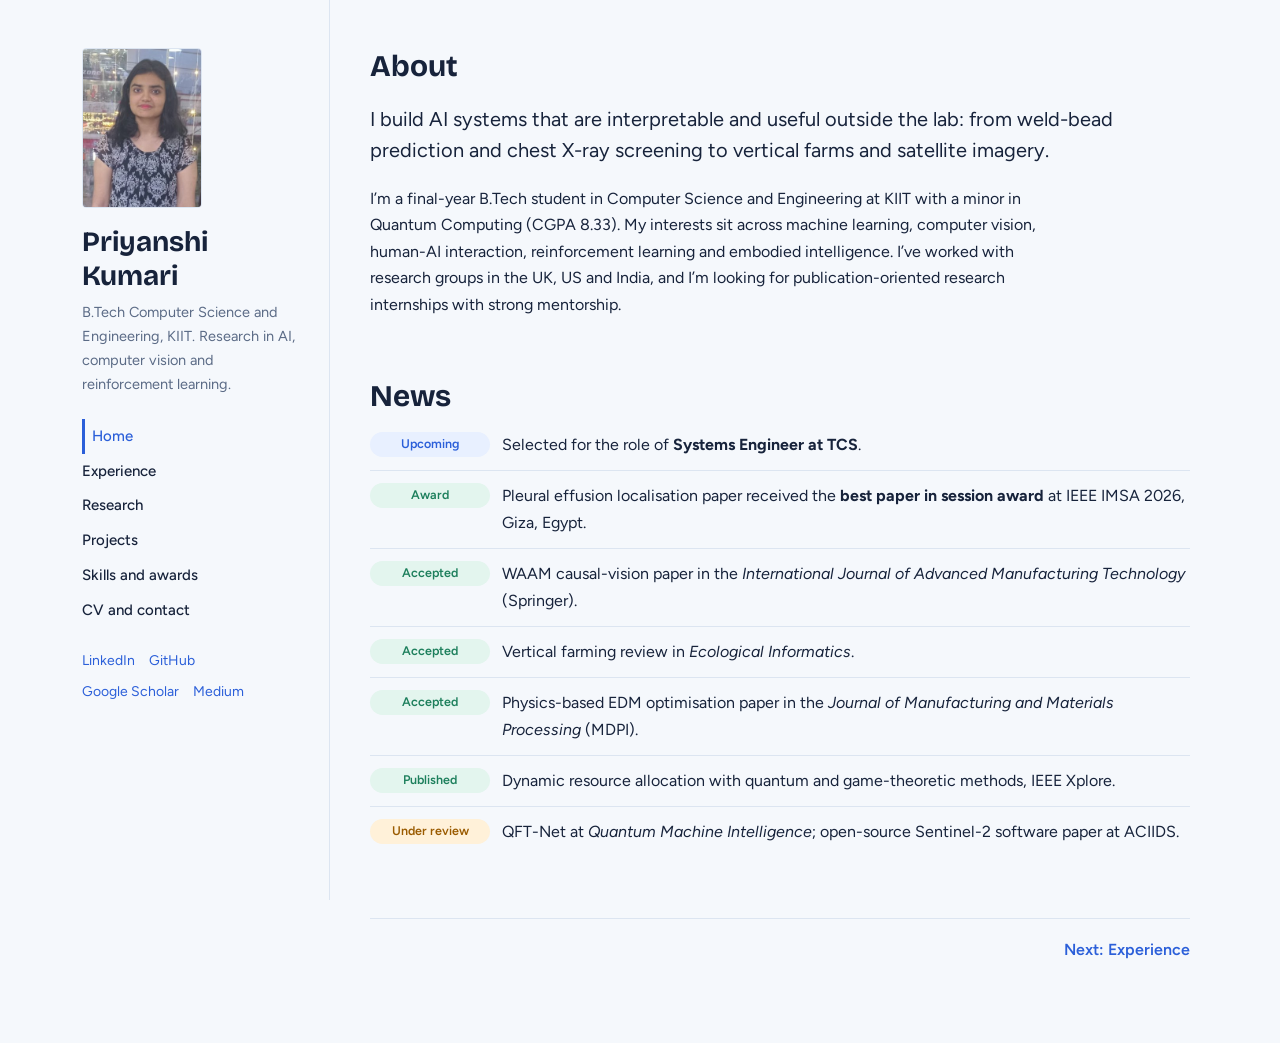
==== index.html @ b1f4f00b "Add files via upload" ====
<!DOCTYPE html>
<html lang="en">
<head>
<meta charset="utf-8">
<meta name="viewport" content="width=device-width, initial-scale=1, viewport-fit=cover">
<title>Priyanshi Kumari · AI Researcher</title>
<link rel="preconnect" href="https://fonts.googleapis.com">
<link href="https://fonts.googleapis.com/css2?family=Bricolage+Grotesque:wght@500;700&family=Figtree:wght@400;500;600&display=swap" rel="stylesheet">
<style>
:root{--bg:#f5f8fc;--panel:#ffffff;--ink:#17233b;--muted:#5b6b86;--line:#dce5f1;--accent:#2b5fd9;--tint:#e8f0ff;--ok:#1d7f5c;--okt:#e3f5ee;--warn:#9a5b00;--warnt:#fff1d9;
box-sizing:border-box;padding-top:env(safe-area-inset-top,0px);padding-bottom:env(safe-area-inset-bottom,0px)}
@media (prefers-color-scheme:dark){:root:not([data-theme="light"]){--bg:#0f1626;--panel:#162036;--ink:#e8eefb;--muted:#9fb0cc;--line:#263554;--accent:#7ea6ff;--tint:#1c2c52;--ok:#6fd4ae;--okt:#14332b;--warn:#f2b45a;--warnt:#3a2b10}}
:root[data-theme="dark"]{--bg:#0f1626;--panel:#162036;--ink:#e8eefb;--muted:#9fb0cc;--line:#263554;--accent:#7ea6ff;--tint:#1c2c52;--ok:#6fd4ae;--okt:#14332b;--warn:#f2b45a;--warnt:#3a2b10}
html{scroll-padding-top:env(safe-area-inset-top,0px);scroll-behavior:smooth}
*{box-sizing:border-box}
body{margin:0;background:var(--bg);color:var(--ink);font:400 16px/1.65 Figtree,system-ui,sans-serif}
a{color:var(--accent);text-decoration:none}a:hover{text-decoration:underline}
a:focus-visible{outline:2px solid var(--accent);outline-offset:2px;border-radius:3px}
h1,h2,h3{font-family:"Bricolage Grotesque",Figtree,sans-serif;line-height:1.2;margin:0}
.wrap{display:grid;grid-template-columns:280px minmax(0,1fr);max-width:1180px;margin:0 auto}
aside{position:sticky;top:0;align-self:start;height:100vh;padding:48px 32px;border-right:1px solid var(--line)}
.photo{display:block;width:120px;height:160px;object-fit:cover;border-radius:4px;border:1px solid var(--line);margin-bottom:18px}
.avatar{width:84px;height:84px;border-radius:50%;background:var(--accent);color:#fff;display:grid;place-items:center;font:700 32px "Bricolage Grotesque",sans-serif;margin-bottom:18px}
aside h1{font-size:28px}
aside p{color:var(--muted);font-size:14.5px;margin:8px 0 22px}
nav a{display:block;color:var(--ink);padding:5px 0;font-weight:500;font-size:15px}
nav a:hover{color:var(--accent);text-decoration:none}
.social{margin-top:22px;display:flex;flex-wrap:wrap;gap:8px 14px;font-size:14px}
main{padding:48px 40px 80px}
section{margin-bottom:60px}
section>h2{font-size:30px;margin-bottom:6px}
.lead{font-size:20px;line-height:1.55;max-width:62ch}
.sub{color:var(--muted);margin:0 0 22px}
h3{font-size:18px}
.card{background:var(--panel);border:1px solid var(--line);border-radius:12px;padding:20px 22px;margin-bottom:14px}
.row{display:flex;justify-content:space-between;gap:12px;flex-wrap:wrap;align-items:baseline}
.when{color:var(--muted);font-size:14px}
.org{color:var(--muted);font-size:14.5px;margin:2px 0 8px}
.card p{margin:6px 0 0;max-width:72ch}
.tag{display:inline-block;font-size:12.5px;font-weight:600;padding:2px 10px;border-radius:99px;background:var(--tint);color:var(--accent);margin:8px 6px 0 0}
.tag.ok{background:var(--okt);color:var(--ok)}.tag.rev{background:var(--warnt);color:var(--warn)}
.news{list-style:none;padding:0;margin:0}
.news li{display:grid;grid-template-columns:120px 1fr;gap:12px;padding:12px 0;border-bottom:1px solid var(--line)}
.news li:last-child{border:0}
.chip{font-size:12.5px;font-weight:600;padding:2px 10px;border-radius:99px;height:fit-content;text-align:center}
.chip.a{background:var(--okt);color:var(--ok)}.chip.u{background:var(--tint);color:var(--accent)}.chip.r{background:var(--warnt);color:var(--warn)}
.grid{display:grid;grid-template-columns:repeat(auto-fill,minmax(250px,1fr));gap:14px}
.grid .card{margin:0}
.skills dt{font-weight:600;margin-top:14px}
.skills dd{margin:4px 0 0;color:var(--muted)}
.skills span{display:inline-block;border:1px solid var(--line);background:var(--panel);color:var(--ink);border-radius:8px;padding:1px 10px;margin:4px 6px 0 0;font-size:14px}
.view{display:none}.view.on{display:block}
nav a[aria-current="page"]{color:var(--accent);box-shadow:inset 3px 0 0 var(--accent);padding-left:10px}
.btn{display:inline-block;background:var(--accent);color:#fff;padding:8px 18px;border-radius:6px;font-weight:600}
.btn:hover{text-decoration:none;opacity:.9}
.pager{display:flex;justify-content:space-between;gap:12px;border-top:1px solid var(--line);padding-top:18px;margin-top:10px;font-weight:600}
@media(max-width:860px){nav a[aria-current="page"]{box-shadow:none;padding-left:0;text-decoration:underline}}
footer{color:var(--muted);font-size:14px}
@media(max-width:860px){
 .wrap{display:block}
 aside{position:static;height:auto;border:0;border-bottom:1px solid var(--line);padding:28px 20px}
 nav{display:flex;flex-wrap:wrap;gap:2px 16px}
 main{padding:28px 20px 60px}
 .news li{grid-template-columns:1fr;gap:4px}
}
</style>
</head>
<body>
<div class="wrap">
<aside>
 <img class="photo" alt="Portrait of Priyanshi Kumari" width="120" height="160" src="[data-uri]">
 <h1>Priyanshi Kumari</h1>
 <p>B.Tech Computer Science and Engineering, KIIT. Research in AI, computer vision and reinforcement learning.</p>
 <nav aria-label="Pages"><a href="#home" data-v="home">Home</a><a href="#experience" data-v="experience">Experience</a><a href="#research" data-v="research">Research</a><a href="#projects" data-v="projects">Projects</a><a href="#skills" data-v="skills">Skills and awards</a><a href="#cv" data-v="cv">CV and contact</a></nav>
 <div class="social">
  <a href="https://www.linkedin.com/in/priyanshi-kumari-ab22242b3/">LinkedIn</a>
  <a href="https://github.com/Priyuan">GitHub</a>
  <a href="https://scholar.google.com/citations?user=3JLa34oAAAAJ&amp;hl=en">Google Scholar</a>
  <a href="https://medium.com/@2305797/self-playing-agents-how-ai-learns-by-practicing-against-itself-79ac9955c31b">Medium</a>
 </div>
</aside>

<main>
<div class="view" id="v-home" data-title="Home">
<section id="about">
 <h2>About</h2>
 <p class="lead">I build AI systems that are interpretable and useful outside the lab: from weld-bead prediction and chest X-ray screening to vertical farms and satellite imagery.</p>
 <p style="max-width:68ch">I’m a final-year B.Tech student in Computer Science and Engineering at KIIT with a minor in Quantum Computing (CGPA 8.33). My interests sit across machine learning, computer vision, human-AI interaction, reinforcement learning and embodied intelligence. I’ve worked with research groups in the UK, US and India, and I’m looking for publication-oriented research internships with strong mentorship.</p>
</section>

<section id="news">
 <h2>News</h2>
 <ul class="news">
  <li><span class="chip u">Upcoming</span><span>Selected for the role of <strong>Systems Engineer at TCS</strong>.</span></li>
  <li><span class="chip a">Award</span><span>Pleural effusion localisation paper received the <strong>best paper in session award</strong> at IEEE IMSA 2026, Giza, Egypt.</span></li>
  <li><span class="chip a">Accepted</span><span>WAAM causal-vision paper in the <em>International Journal of Advanced Manufacturing Technology</em> (Springer).</span></li>
  <li><span class="chip a">Accepted</span><span>Vertical farming review in <em>Ecological Informatics</em>.</span></li>
  <li><span class="chip a">Accepted</span><span>Physics-based EDM optimisation paper in the <em>Journal of Manufacturing and Materials Processing</em> (MDPI).</span></li>
  <li><span class="chip a">Published</span><span>Dynamic resource allocation with quantum and game-theoretic methods, IEEE Xplore.</span></li>
  <li><span class="chip r">Under review</span><span>QFT-Net at <em>Quantum Machine Intelligence</em>; open-source Sentinel-2 software paper at ACIIDS.</span></li>
 </ul>
</section>
</div>

<div class="view" id="v-experience" data-title="Experience">
<section id="academic">
 <h2>Academic experience</h2>
 <p class="sub">Research internships and collaborations with universities.</p>

 <div class="card"><div class="row"><h3>Research Intern, University of Cambridge</h3><span class="when">Apr 2026 – Sep 2026</span></div>
  <p class="org">Cambridge, UK</p><p>Representation learning for early prediction of cancer in women.</p></div>

 <div class="card"><div class="row"><h3>Research Intern, Robert Gordon University</h3><span class="when">Oct 2025 – present</span></div>
  <p class="org">Aberdeen, Scotland · Advisor: Dr Shahana Bano</p>
  <p>Combined causal inference with deep-learning vision to predict bead formation in Wire Arc Additive Manufacturing (WAAM), and worked on physics-based optimisation for EDM. Also applying reinforcement learning (DQN, PPO) to greenhouse climate control.</p>
  <span class="tag ok">WAAM paper accepted</span><span class="tag ok">EDM paper accepted</span><span class="tag rev">RL greenhouse paper under review</span></div>

 <div class="card"><div class="row"><h3>Research Intern, University of Greenwich</h3><span class="when">Sep 2025 – present</span></div>
  <p class="org">London, UK · Advisor: Dr Razia Sulthana Abdul Kareem</p>
  <p>Deep-learning research on lightweight medical imaging, vertical farming with IoT and AI, quantum-inspired lung nodule analysis, and open-source satellite imagery tools.</p>
  <span class="tag ok">Best paper in session, IEEE IMSA 2026</span><span class="tag ok">Ecological Informatics</span><span class="tag rev">QFT-Net under review</span></div>

 <div class="card"><div class="row"><h3>Research Collaborator, IIT Kharagpur</h3><span class="when">Ongoing</span></div>
  <p class="org">Advisor: Dr Ritesh Sarkhel</p>
  <p>Self-playing agents and learning-based approaches for intelligent agent systems. I wrote about the core idea in <a href="https://medium.com/@2305797/self-playing-agents-how-ai-learns-by-practicing-against-itself-79ac9955c31b">my Medium post on self-playing agents</a>.</p></div>

 <div class="card"><div class="row"><h3>Undergraduate Research Collaborator, University of Kent (Kent and Medway Medical School)</h3><span class="when">May 2025 – Sep 2025</span></div>
  <p class="org">Advisors: Dr Zhongtian Sun, Dr Chee Siang Ang</p>
  <p>Built a physics-informed Hamiltonian graph neural network for forecasting student stress on the StudentLife dataset. Predictions stayed stable over long rollouts where non-physics models diverged, benchmarked against GRU, GCN and GAT. Submitted to ICASSP 2026.</p></div>

 <div class="card"><div class="row"><h3>Research Intern, NIT Jamshedpur</h3><span class="when">Dec 2024 – May 2025</span></div>
  <p class="org">Advisor: Dr Diwakar Tripathi</p>
  <p>Machine learning for women’s health, covering breast cancer and PCOS detection. Accepted as a poster at the AHFE international conference.</p></div>

 <div class="card"><div class="row"><h3>Research Intern, University of Kentucky</h3><span class="when">Jun 2024 – Apr 2025</span></div>
  <p class="org">Advisor: Dr Christopher Crawford</p>
  <p>Designed a trapezoidal filter built from convolutions of existing filters and implemented trapezoid and boxcar filters in Verilog on the Red Pitaya FPGA, with a NumPy version in Jupyter.</p></div>
</section>

<section id="industry">
 <h2>Industry experience</h2>
 <p class="sub">Applied research and product work.</p>

 <div class="card"><div class="row"><h3>Systems Engineer, Tata Consultancy Services (TCS)</h3><span class="when">Upcoming</span></div>
  <p class="org">Selected</p></div>

 <div class="card"><div class="row"><h3>Quantum Research Intern, QRACE (Quantum Research and Centre of Excellence)</h3><span class="when">Jun 2026 – Aug 2026</span></div>
  <p>Proposed a new quantum algorithm for NP-hard combinatorial problems.</p></div>

 <div class="card"><div class="row"><h3>Research Intern, Thirsty Swan AI Labs</h3><span class="when">Jun 2025 – Oct 2025</span></div>
  <p class="org">Hyderabad · Mentor: Dr Prudviraj (TCS researcher)</p>
  <p>Used vision-language models with knowledge-graph tracking to identify disease symptoms from images scraped from arXiv papers with OCR.</p></div>
</section>
</div>

<div class="view" id="v-research" data-title="Research">
<section id="publications">
 <h2>Publications</h2>
 <p class="sub">Accepted and published work.</p>

 <div class="card"><h3>Towards self-explaining WAAM systems: from causal graph discovery to vision interpretation in weld dynamics</h3>
  <p class="org">International Journal of Advanced Manufacturing Technology, Springer</p>
  <p>Combines causal graph discovery with vision models so that predictions of weld bead formation in wire arc additive manufacturing can be explained, not just scored.</p>
  <a href="https://link.springer.com/article/10.1007/s00170-026-19472-w">Read the paper</a></div>

 <div class="card"><h3>Empowering sustainable vertical farming through IoT and AI-driven technologies: a technical blueprint with insights from the UK and India</h3>
  <p class="org">Ecological Informatics, ScienceDirect</p>
  <p>Reviews how computer vision, digital twins, reinforcement learning and IoT can support vertical farming, with quantum cryptography as a route to securing farm systems.</p>
  <a href="https://www.sciencedirect.com/science/article/pii/S1574954126005078">Read the paper</a></div>

 <div class="card"><h3>A lightweight CNN for pleural effusion localisation and multi-class chest X-ray classification in resource-constrained settings</h3>
  <p class="org">IEEE IMSA 2026 · Best paper in session</p>
  <p>A compact CNN that localises pleural effusion and classifies chest X-rays, designed for hospitals with limited compute.</p>
  <a href="https://ieeexplore.ieee.org/abstract/document/11700259">Read the paper</a></div>

 <div class="card"><h3>Dynamic resource allocation using quantum algorithm and game-theoretic approach</h3>
  <p class="org">IEEE Xplore</p>
  <p>Frames resource allocation as a game and solves it with a quantum algorithm.</p>
  <a href="https://ieeexplore.ieee.org/abstract/document/11364802/">Read the paper</a></div>

 <div class="card"><h3>Physics-based optimisation for electrical discharge machining (EDM)</h3>
  <p class="org">Journal of Manufacturing and Materials Processing, MDPI</p>
  <p>Uses physics-based modelling to guide optimisation of the EDM process.</p>
  <a href="https://www.mdpi.com/2504-4494/10/11/505">Read the paper</a></div>
</section>

<section id="preprints">
 <h2>Preprints and under review</h2>
 <p class="sub">Manuscripts currently under peer review.</p>

 <div class="card"><h3>QFT-Net: A quantum-inspired, fractal and topological deep learning framework for pulmonary nodule characterization</h3>
  <p class="org">Under review at Quantum Machine Intelligence</p>
  <p>Combines a quantum-inspired encoder, fractal attention, topological persistence pooling and a chaos-theoretic uncertainty module, with concept bottlenecks and a defer-to-radiologist safety filter. On 192 LIDC-IDRI nodules it reaches a cross-validated AUC-ROC of 0.946 ± 0.030, and the topological β1 feature differs clearly between benign and malignant nodules.</p>
  <span class="tag rev">Under review</span></div>

 <div class="card"><h3>An open-source interactive processor and dual-branch fusion model for Sentinel-2 land-suitability mapping</h3>
  <p class="org">Under review at ACIIDS</p>
  <p>Presents <em>sentinel2-processor</em>, a pip-installable package and desktop GUI for turning Sentinel-2 products into composites and indices, plus a CNN and tabular fusion model that scores land suitability. On a coastal Odisha tile it shows cloud cover, not vegetation, drives the score.</p>
  <span class="tag rev">Under review</span></div>
</section>
</div>

<div class="view" id="v-projects" data-title="Projects">
<section id="projects">
 <h2>Projects</h2>
 <p class="sub">Selected work from <a href="https://github.com/Priyuan">github.com/Priyuan</a>.</p>
 <div class="grid">
  <div class="card"><h3>Pharm-Graph-AI</h3><p>Agentic AI platform for drug repurposing: a master agent orchestrates seven worker agents that search PubMed, trials, patents and market data, then draw a knowledge graph. Top 61 teams at EY Techathon 6.0.</p><span class="tag">LangGraph</span><span class="tag">LangChain</span><span class="tag">crewAI</span><p><a href="https://github.com/Priyuan/pharmGraph">View on GitHub</a></p></div>
  <div class="card"><h3>Fashion trend prediction and virtual try-on</h3><p>Forecasts upcoming styles from social, retail and web data and lets shoppers try outfits with AR/VR. Built for Myntra HackerRamp WeForShe.</p><span class="tag">JavaScript</span><span class="tag">MongoDB</span><span class="tag">AR/VR</span><p><a href="https://github.com/Priyuan/myntra-project24">View on GitHub</a></p></div>
  <div class="card"><h3>sentinel2-processor</h3><p>Open-source toolkit and GUI for Sentinel-2 imagery with a land-suitability fusion model.</p><span class="tag">Python</span><span class="tag">Rasterio</span><span class="tag">PyTorch</span><p><a href="https://github.com/Priyuan/open_source">View on GitHub</a></p></div>
  <div class="card"><h3>Student Attendance</h3><p>Scanner-based face detection website that records student attendance.</p><span class="tag">Face detection</span><p><a href="https://github.com/Priyuan/Student-Attendance">View on GitHub</a></p></div>
 </div>
</section>

<section id="writing">
 <h2>Writing</h2>
 <div class="card"><h3><a href="https://medium.com/@2305797/self-playing-agents-how-ai-learns-by-practicing-against-itself-79ac9955c31b">Self-playing agents: how AI learns by practicing against itself</a></h3><p class="org">Medium</p></div>
</section>
</div>

<div class="view" id="v-skills" data-title="Skills and awards">
<section id="skills">
 <h2>Skills and tech stack</h2>
 <dl class="skills">
  <dt>Languages</dt><dd><span>Python</span><span>C</span><span>SQL</span><span>MATLAB</span><span>Verilog</span><span>JavaScript</span></dd>
  <dt>Deep learning</dt><dd><span>PyTorch</span><span>TensorFlow</span><span>Keras</span><span>Scikit-learn</span><span>Hugging Face</span><span>CNN, ResNet, EfficientNet, YOLOv8</span><span>LSTM, GRU</span><span>GNNs</span><span>LoRA</span><span>Qwen2.5</span><span>Whisper</span></dd>
  <dt>Reinforcement learning and optimisation</dt><dd><span>DQN</span><span>PPO</span><span>Genetic algorithms</span><span>SQP</span><span>Pareto fronts</span></dd>
  <dt>Vision, NLP and agents</dt><dd><span>Computer vision</span><span>Grad-CAM</span><span>OCR</span><span>Vision-language models</span><span>LangGraph</span><span>LangChain</span><span>crewAI</span><span>Federated learning</span><span>Digital twins</span></dd>
  <dt>Remote sensing</dt><dd><span>Sentinel-2</span><span>Rasterio</span><span>GDAL</span><span>GeoTIFF</span><span>NDVI, NDWI, SAVI, BSI</span><span>Cloud masking</span></dd>
  <dt>Data and tools</dt><dd><span>NumPy</span><span>Pandas</span><span>Matplotlib</span><span>Seaborn</span><span>Plotly</span><span>UMAP</span><span>MongoDB</span><span>Git</span><span>Jupyter</span><span>Google Colab</span></dd>
  <dt>Embedded and IoT</dt><dd><span>FPGA</span><span>Red Pitaya</span><span>Raspberry Pi</span><span>LoRaWAN</span><span>Zigbee</span><span>NB-IoT</span><span>Edge computing</span></dd>
  <dt>Quantum</dt><dd><span>Quantum algorithms</span><span>Quantum-inspired neural networks</span><span>Quantum cryptography</span></dd>
 </dl>
</section>

<section id="awards">
 <h2>Awards</h2>
 <ul>
  <li>Best paper in session, IEEE IMSA 2026 (Giza, Egypt)</li>
  <li>Semi-finalist, EY Techathon 6.0</li>
  <li>Tata Steel Millennium Scholarship, 2024</li>
 </ul>
</section>

<section id="certifications">
 <h2>Certifications</h2>
 <ul>
  <li>GIAC Python Coder (GPYC)</li>
  <li>Health Systems, Imperial College London</li>
  <li>Generative AI, IBM</li>
  <li>Prompt Engineering, Vanderbilt University</li>
 </ul>
</section>
</div>

<div class="view" id="v-cv" data-title="CV and contact">
<section id="cv">
 <h2>Curriculum vitae</h2>
 <p class="sub">Education, research experience, publications and skills in one document.</p>
 <div class="card"><h3>Priyanshi Kumari: CV</h3><p class="org">PDF, 2 pages</p><p><a class="btn" id="cvlink" href="Priyanshi_Kumari_CV.pdf" target="_blank" rel="noopener">Open CV (PDF)</a></p></div>
</section>

<section id="contact">
 <h2>Contact</h2>
 <p>Email <a href="mailto:priyanshi140011@gmail.com">priyanshi140011@gmail.com</a> or <a href="mailto:2305797@kiit.ac.in">2305797@kiit.ac.in</a>. You can also find me on <a href="https://www.linkedin.com/in/priyanshi-kumari-ab22242b3/">LinkedIn</a>, <a href="https://github.com/Priyuan">GitHub</a> and <a href="https://scholar.google.com/citations?user=3JLa34oAAAAJ&amp;hl=en">Google Scholar</a>.</p>
 <footer>Kalinga Institute of Industrial Technology, Bhubaneswar, India</footer>
</section>
</div>

<div class="pager" id="pager"></div>
</main>
</div>
<script>
(function(){
 var views=[].slice.call(document.querySelectorAll('.view'));
 var order=views.map(function(v){return v.id.slice(2)});
 var titles={};views.forEach(function(v){titles[v.id.slice(2)]=v.getAttribute('data-title')});
 function show(){
  var h=(location.hash||'').slice(1);if(order.indexOf(h)<0)h='home';
  order.forEach(function(n){document.getElementById('v-'+n).classList.toggle('on',n===h)});
  [].forEach.call(document.querySelectorAll('nav a'),function(a){if(a.getAttribute('data-v')===h)a.setAttribute('aria-current','page');else a.removeAttribute('aria-current')});
  var i=order.indexOf(h),pg=document.getElementById('pager');pg.textContent='';
  var a=document.createElement('a'),b=document.createElement('a');
  if(i>0){a.href='#'+order[i-1];a.textContent='Previous: '+titles[order[i-1]]}
  pg.appendChild(a);
  if(i<order.length-1){b.href='#'+order[i+1];b.textContent='Next: '+titles[order[i+1]]}
  pg.appendChild(b);
  document.title=(h==='home'?'':titles[h]+' · ')+'Priyanshi Kumari';
  window.scrollTo(0,0);
 }
 window.addEventListener('hashchange',show);show();
})();
</script>
</body>
</html>
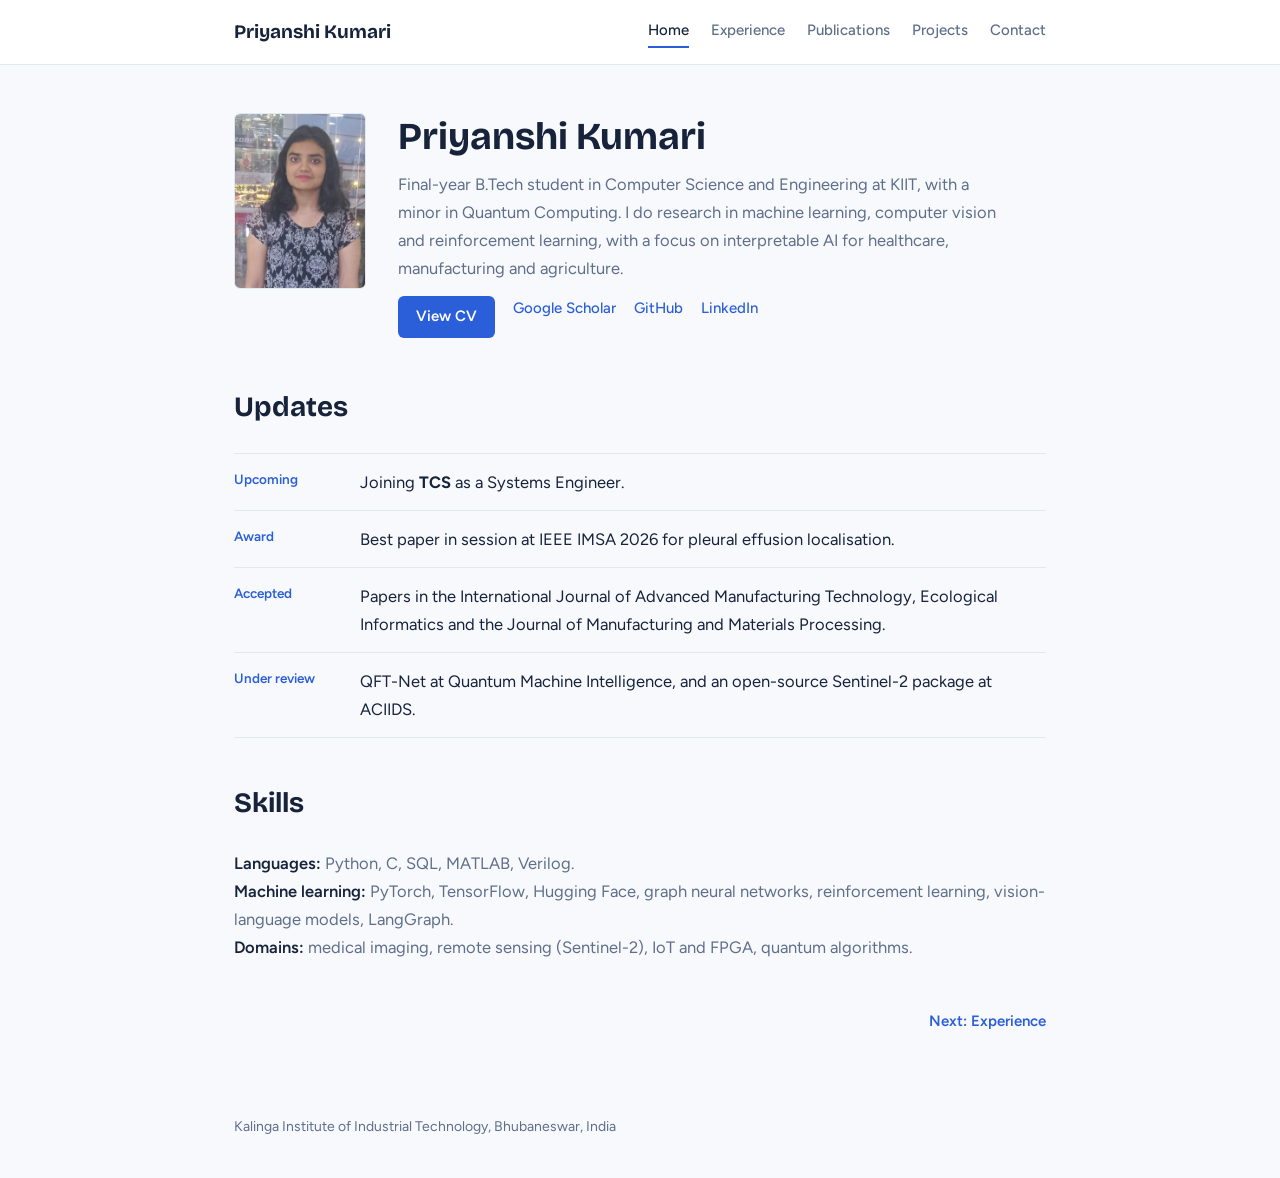
==== commit 8661dafa: "Update index.html" ====
--- a/index.html
+++ b/index.html
@@ -2,274 +2,151 @@
 <html lang="en">
 <head>
 <meta charset="utf-8">
-<meta name="viewport" content="width=device-width, initial-scale=1, viewport-fit=cover">
-<title>Priyanshi Kumari · AI Researcher</title>
+<meta name="viewport" content="width=device-width, initial-scale=1">
+<title>Priyanshi Kumari</title>
+<meta name="description" content="Priyanshi Kumari: AI researcher in computer vision, reinforcement learning and quantum-inspired machine learning.">
 <link rel="preconnect" href="https://fonts.googleapis.com">
 <link href="https://fonts.googleapis.com/css2?family=Bricolage+Grotesque:wght@500;700&family=Figtree:wght@400;500;600&display=swap" rel="stylesheet">
 <style>
-:root{--bg:#f5f8fc;--panel:#ffffff;--ink:#17233b;--muted:#5b6b86;--line:#dce5f1;--accent:#2b5fd9;--tint:#e8f0ff;--ok:#1d7f5c;--okt:#e3f5ee;--warn:#9a5b00;--warnt:#fff1d9;
-box-sizing:border-box;padding-top:env(safe-area-inset-top,0px);padding-bottom:env(safe-area-inset-bottom,0px)}
-@media (prefers-color-scheme:dark){:root:not([data-theme="light"]){--bg:#0f1626;--panel:#162036;--ink:#e8eefb;--muted:#9fb0cc;--line:#263554;--accent:#7ea6ff;--tint:#1c2c52;--ok:#6fd4ae;--okt:#14332b;--warn:#f2b45a;--warnt:#3a2b10}}
-:root[data-theme="dark"]{--bg:#0f1626;--panel:#162036;--ink:#e8eefb;--muted:#9fb0cc;--line:#263554;--accent:#7ea6ff;--tint:#1c2c52;--ok:#6fd4ae;--okt:#14332b;--warn:#f2b45a;--warnt:#3a2b10}
-html{scroll-padding-top:env(safe-area-inset-top,0px);scroll-behavior:smooth}
+:root{--bg:#f7f9fc;--panel:#fff;--ink:#17233b;--muted:#5f6f8a;--line:#e1e8f2;--accent:#2b5fd9;--tint:#e8f0ff}
 *{box-sizing:border-box}
-body{margin:0;background:var(--bg);color:var(--ink);font:400 16px/1.65 Figtree,system-ui,sans-serif}
+html{scroll-behavior:smooth}
+body{margin:0;background:var(--bg);color:var(--ink);font:400 16.5px/1.7 Figtree,system-ui,sans-serif}
 a{color:var(--accent);text-decoration:none}a:hover{text-decoration:underline}
-a:focus-visible{outline:2px solid var(--accent);outline-offset:2px;border-radius:3px}
-h1,h2,h3{font-family:"Bricolage Grotesque",Figtree,sans-serif;line-height:1.2;margin:0}
-.wrap{display:grid;grid-template-columns:280px minmax(0,1fr);max-width:1180px;margin:0 auto}
-aside{position:sticky;top:0;align-self:start;height:100vh;padding:48px 32px;border-right:1px solid var(--line)}
-.photo{display:block;width:120px;height:160px;object-fit:cover;border-radius:4px;border:1px solid var(--line);margin-bottom:18px}
-.avatar{width:84px;height:84px;border-radius:50%;background:var(--accent);color:#fff;display:grid;place-items:center;font:700 32px "Bricolage Grotesque",sans-serif;margin-bottom:18px}
-aside h1{font-size:28px}
-aside p{color:var(--muted);font-size:14.5px;margin:8px 0 22px}
-nav a{display:block;color:var(--ink);padding:5px 0;font-weight:500;font-size:15px}
-nav a:hover{color:var(--accent);text-decoration:none}
-.social{margin-top:22px;display:flex;flex-wrap:wrap;gap:8px 14px;font-size:14px}
-main{padding:48px 40px 80px}
-section{margin-bottom:60px}
-section>h2{font-size:30px;margin-bottom:6px}
-.lead{font-size:20px;line-height:1.55;max-width:62ch}
-.sub{color:var(--muted);margin:0 0 22px}
-h3{font-size:18px}
-.card{background:var(--panel);border:1px solid var(--line);border-radius:12px;padding:20px 22px;margin-bottom:14px}
-.row{display:flex;justify-content:space-between;gap:12px;flex-wrap:wrap;align-items:baseline}
-.when{color:var(--muted);font-size:14px}
-.org{color:var(--muted);font-size:14.5px;margin:2px 0 8px}
-.card p{margin:6px 0 0;max-width:72ch}
-.tag{display:inline-block;font-size:12.5px;font-weight:600;padding:2px 10px;border-radius:99px;background:var(--tint);color:var(--accent);margin:8px 6px 0 0}
-.tag.ok{background:var(--okt);color:var(--ok)}.tag.rev{background:var(--warnt);color:var(--warn)}
-.news{list-style:none;padding:0;margin:0}
-.news li{display:grid;grid-template-columns:120px 1fr;gap:12px;padding:12px 0;border-bottom:1px solid var(--line)}
-.news li:last-child{border:0}
-.chip{font-size:12.5px;font-weight:600;padding:2px 10px;border-radius:99px;height:fit-content;text-align:center}
-.chip.a{background:var(--okt);color:var(--ok)}.chip.u{background:var(--tint);color:var(--accent)}.chip.r{background:var(--warnt);color:var(--warn)}
-.grid{display:grid;grid-template-columns:repeat(auto-fill,minmax(250px,1fr));gap:14px}
-.grid .card{margin:0}
-.skills dt{font-weight:600;margin-top:14px}
-.skills dd{margin:4px 0 0;color:var(--muted)}
-.skills span{display:inline-block;border:1px solid var(--line);background:var(--panel);color:var(--ink);border-radius:8px;padding:1px 10px;margin:4px 6px 0 0;font-size:14px}
+a:focus-visible,summary:focus-visible{outline:2px solid var(--accent);outline-offset:3px;border-radius:3px}
+h1,h2,h3{font-family:"Bricolage Grotesque",Figtree,sans-serif;line-height:1.25;margin:0}
+header{border-bottom:1px solid var(--line);background:var(--panel)}
+.bar{max-width:860px;margin:0 auto;padding:16px 24px;display:flex;justify-content:space-between;align-items:center;gap:16px;flex-wrap:wrap}
+.brand{font:700 19px "Bricolage Grotesque",sans-serif;color:var(--ink)}
+.brand:hover{text-decoration:none}
+nav{display:flex;gap:6px 22px;flex-wrap:wrap}
+nav a{color:var(--muted);font-weight:500;font-size:15px;padding:2px 0;border-bottom:2px solid transparent}
+nav a:hover{color:var(--ink);text-decoration:none}
+nav a[aria-current="page"]{color:var(--ink);border-color:var(--accent)}
+main{max-width:860px;margin:0 auto;padding:48px 24px 80px}
 .view{display:none}.view.on{display:block}
-nav a[aria-current="page"]{color:var(--accent);box-shadow:inset 3px 0 0 var(--accent);padding-left:10px}
-.btn{display:inline-block;background:var(--accent);color:#fff;padding:8px 18px;border-radius:6px;font-weight:600}
-.btn:hover{text-decoration:none;opacity:.9}
-.pager{display:flex;justify-content:space-between;gap:12px;border-top:1px solid var(--line);padding-top:18px;margin-top:10px;font-weight:600}
-@media(max-width:860px){nav a[aria-current="page"]{box-shadow:none;padding-left:0;text-decoration:underline}}
-footer{color:var(--muted);font-size:14px}
-@media(max-width:860px){
- .wrap{display:block}
- aside{position:static;height:auto;border:0;border-bottom:1px solid var(--line);padding:28px 20px}
- nav{display:flex;flex-wrap:wrap;gap:2px 16px}
- main{padding:28px 20px 60px}
- .news li{grid-template-columns:1fr;gap:4px}
-}
+h2{font-size:28px;margin-bottom:28px}
+h3{font-size:17.5px}
+.hero{display:flex;gap:32px;align-items:flex-start;margin-bottom:52px}
+.photo{width:132px;height:176px;object-fit:cover;border-radius:6px;border:1px solid var(--line);flex:none}
+.hero h1{font-size:38px;margin-bottom:10px}
+.hero p{margin:0 0 12px;color:var(--muted);max-width:56ch}
+.links{display:flex;flex-wrap:wrap;gap:6px 18px;font-weight:500;font-size:15px;margin-top:14px}
+.btn{display:inline-block;background:var(--accent);color:#fff;padding:8px 18px;border-radius:6px;font-weight:600;font-size:15px}
+.btn:hover{text-decoration:none;opacity:.92}
+.updates{list-style:none;margin:0 0 48px;padding:0}
+.updates li{display:grid;grid-template-columns:110px 1fr;gap:16px;padding:14px 0;border-top:1px solid var(--line)}
+.updates li:last-child{border-bottom:1px solid var(--line)}
+.k{font-size:13.5px;font-weight:600;color:var(--accent)}
+.item{padding:18px 0;border-top:1px solid var(--line)}
+.item:last-child{border-bottom:1px solid var(--line)}
+.row{display:flex;justify-content:space-between;gap:12px;flex-wrap:wrap}
+.when{color:var(--muted);font-size:14.5px}
+.meta{color:var(--muted);font-size:15px;margin:2px 0 0}
+.item p{margin:6px 0 0;max-width:68ch}
+.group{font-size:13.5px;font-weight:600;letter-spacing:.06em;text-transform:uppercase;color:var(--muted);margin:40px 0 8px}
+.group:first-of-type{margin-top:0}
+details{margin-top:8px}
+summary{cursor:pointer;color:var(--accent);font-size:15px;font-weight:500}
+details p{color:var(--muted);font-size:15.5px}
+.skills{margin:0;color:var(--muted)}
+.skills strong{color:var(--ink);font-weight:600}
+footer{max-width:860px;margin:0 auto;padding:0 24px 40px;color:var(--muted);font-size:14px}
+.pager{display:flex;justify-content:space-between;margin-top:48px;font-weight:600;font-size:15px}
+@media(max-width:640px){.hero{flex-direction:column;gap:20px}.updates li{grid-template-columns:1fr;gap:2px}h2{font-size:25px}.hero h1{font-size:32px}}
 </style>
 </head>
 <body>
-<div class="wrap">
-<aside>
- <img class="photo" alt="Portrait of Priyanshi Kumari" width="120" height="160" src="[data-uri]">
- <h1>Priyanshi Kumari</h1>
- <p>B.Tech Computer Science and Engineering, KIIT. Research in AI, computer vision and reinforcement learning.</p>
- <nav aria-label="Pages"><a href="#home" data-v="home">Home</a><a href="#experience" data-v="experience">Experience</a><a href="#research" data-v="research">Research</a><a href="#projects" data-v="projects">Projects</a><a href="#skills" data-v="skills">Skills and awards</a><a href="#cv" data-v="cv">CV and contact</a></nav>
- <div class="social">
-  <a href="https://www.linkedin.com/in/priyanshi-kumari-ab22242b3/">LinkedIn</a>
-  <a href="https://github.com/Priyuan">GitHub</a>
-  <a href="https://scholar.google.com/citations?user=3JLa34oAAAAJ&amp;hl=en">Google Scholar</a>
-  <a href="https://medium.com/@2305797/self-playing-agents-how-ai-learns-by-practicing-against-itself-79ac9955c31b">Medium</a>
- </div>
-</aside>
+<header><div class="bar">
+ <a class="brand" href="#home">Priyanshi Kumari</a>
+ <nav aria-label="Pages"><a href="#home" data-v="home">Home</a><a href="#experience" data-v="experience">Experience</a><a href="#publications" data-v="publications">Publications</a><a href="#projects" data-v="projects">Projects</a><a href="#contact" data-v="contact">Contact</a></nav>
+</div></header>
 
 <main>
+
 <div class="view" id="v-home" data-title="Home">
-<section id="about">
- <h2>About</h2>
- <p class="lead">I build AI systems that are interpretable and useful outside the lab: from weld-bead prediction and chest X-ray screening to vertical farms and satellite imagery.</p>
- <p style="max-width:68ch">I’m a final-year B.Tech student in Computer Science and Engineering at KIIT with a minor in Quantum Computing (CGPA 8.33). My interests sit across machine learning, computer vision, human-AI interaction, reinforcement learning and embodied intelligence. I’ve worked with research groups in the UK, US and India, and I’m looking for publication-oriented research internships with strong mentorship.</p>
-</section>
+ <div class="hero">
+  <img class="photo" alt="Portrait of Priyanshi Kumari" width="132" height="176" src="[data-uri]">
+  <div>
+   <h1>Priyanshi Kumari</h1>
+   <p>Final-year B.Tech student in Computer Science and Engineering at KIIT, with a minor in Quantum Computing. I do research in machine learning, computer vision and reinforcement learning, with a focus on interpretable AI for healthcare, manufacturing and agriculture.</p>
+   <div class="links">
+    <a class="btn" href="Priyanshi_Kumari_CV.pdf" target="_blank" rel="noopener">View CV</a>
+    <a href="https://scholar.google.com/citations?user=3JLa34oAAAAJ&amp;hl=en">Google Scholar</a>
+    <a href="https://github.com/Priyuan">GitHub</a>
+    <a href="https://www.linkedin.com/in/priyanshi-kumari-ab22242b3/">LinkedIn</a>
+   </div>
+  </div>
+ </div>
 
-<section id="news">
- <h2>News</h2>
- <ul class="news">
-  <li><span class="chip u">Upcoming</span><span>Selected for the role of <strong>Systems Engineer at TCS</strong>.</span></li>
-  <li><span class="chip a">Award</span><span>Pleural effusion localisation paper received the <strong>best paper in session award</strong> at IEEE IMSA 2026, Giza, Egypt.</span></li>
-  <li><span class="chip a">Accepted</span><span>WAAM causal-vision paper in the <em>International Journal of Advanced Manufacturing Technology</em> (Springer).</span></li>
-  <li><span class="chip a">Accepted</span><span>Vertical farming review in <em>Ecological Informatics</em>.</span></li>
-  <li><span class="chip a">Accepted</span><span>Physics-based EDM optimisation paper in the <em>Journal of Manufacturing and Materials Processing</em> (MDPI).</span></li>
-  <li><span class="chip a">Published</span><span>Dynamic resource allocation with quantum and game-theoretic methods, IEEE Xplore.</span></li>
-  <li><span class="chip r">Under review</span><span>QFT-Net at <em>Quantum Machine Intelligence</em>; open-source Sentinel-2 software paper at ACIIDS.</span></li>
+ <h2>Updates</h2>
+ <ul class="updates">
+  <li><span class="k">Upcoming</span><span>Joining <strong>TCS</strong> as a Systems Engineer.</span></li>
+  <li><span class="k">Award</span><span>Best paper in session at IEEE IMSA 2026 for pleural effusion localisation.</span></li>
+  <li><span class="k">Accepted</span><span>Papers in the International Journal of Advanced Manufacturing Technology, Ecological Informatics and the Journal of Manufacturing and Materials Processing.</span></li>
+  <li><span class="k">Under review</span><span>QFT-Net at Quantum Machine Intelligence, and an open-source Sentinel-2 package at ACIIDS.</span></li>
  </ul>
-</section>
+
+ <h2>Skills</h2>
+ <p class="skills"><strong>Languages:</strong> Python, C, SQL, MATLAB, Verilog.<br>
+ <strong>Machine learning:</strong> PyTorch, TensorFlow, Hugging Face, graph neural networks, reinforcement learning, vision-language models, LangGraph.<br>
+ <strong>Domains:</strong> medical imaging, remote sensing (Sentinel-2), IoT and FPGA, quantum algorithms.</p>
 </div>
 
 <div class="view" id="v-experience" data-title="Experience">
-<section id="academic">
- <h2>Academic experience</h2>
- <p class="sub">Research internships and collaborations with universities.</p>
+ <h2>Experience</h2>
+ <p class="group">Academic research</p>
+ <div class="item"><div class="row"><h3>University of Cambridge</h3><span class="when">Apr 2026 – Sep 2026</span></div><p class="meta">Research Intern</p><p>Representation learning for early prediction of cancer in women.</p></div>
+ <div class="item"><div class="row"><h3>Robert Gordon University</h3><span class="when">Oct 2025 – present</span></div><p class="meta">Research Intern · Dr Shahana Bano</p><p>Causal inference and vision for weld bead prediction, physics-based optimisation, and reinforcement learning for greenhouse control.</p></div>
+ <div class="item"><div class="row"><h3>University of Greenwich</h3><span class="when">Sep 2025 – present</span></div><p class="meta">Research Intern · Dr Razia Sulthana Abdul Kareem</p><p>Lightweight medical imaging, vertical farming with AI and IoT, and quantum-inspired lung nodule analysis.</p></div>
+ <div class="item"><div class="row"><h3>IIT Kharagpur</h3><span class="when">Ongoing</span></div><p class="meta">Research Collaborator · Dr Ritesh Sarkhel</p><p>Self-playing agents and learning-based intelligent agent systems. <a href="https://medium.com/@2305797/self-playing-agents-how-ai-learns-by-practicing-against-itself-79ac9955c31b">Read my blog post</a>.</p></div>
+ <div class="item"><div class="row"><h3>University of Kent</h3><span class="when">May 2025 – Sep 2025</span></div><p class="meta">Research Collaborator · Dr Zhongtian Sun, Dr Chee Siang Ang</p><p>Physics-informed graph neural networks for stable student stress forecasting.</p></div>
+ <div class="item"><div class="row"><h3>NIT Jamshedpur</h3><span class="when">Dec 2024 – May 2025</span></div><p class="meta">Research Intern · Dr Diwakar Tripathi</p><p>Machine learning for breast cancer and PCOS detection.</p></div>
+ <div class="item"><div class="row"><h3>University of Kentucky</h3><span class="when">Jun 2024 – Apr 2025</span></div><p class="meta">Research Intern · Dr Christopher Crawford</p><p>Trapezoid and boxcar signal filters on the Red Pitaya FPGA.</p></div>
 
- <div class="card"><div class="row"><h3>Research Intern, University of Cambridge</h3><span class="when">Apr 2026 – Sep 2026</span></div>
-  <p class="org">Cambridge, UK</p><p>Representation learning for early prediction of cancer in women.</p></div>
-
- <div class="card"><div class="row"><h3>Research Intern, Robert Gordon University</h3><span class="when">Oct 2025 – present</span></div>
-  <p class="org">Aberdeen, Scotland · Advisor: Dr Shahana Bano</p>
-  <p>Combined causal inference with deep-learning vision to predict bead formation in Wire Arc Additive Manufacturing (WAAM), and worked on physics-based optimisation for EDM. Also applying reinforcement learning (DQN, PPO) to greenhouse climate control.</p>
-  <span class="tag ok">WAAM paper accepted</span><span class="tag ok">EDM paper accepted</span><span class="tag rev">RL greenhouse paper under review</span></div>
-
- <div class="card"><div class="row"><h3>Research Intern, University of Greenwich</h3><span class="when">Sep 2025 – present</span></div>
-  <p class="org">London, UK · Advisor: Dr Razia Sulthana Abdul Kareem</p>
-  <p>Deep-learning research on lightweight medical imaging, vertical farming with IoT and AI, quantum-inspired lung nodule analysis, and open-source satellite imagery tools.</p>
-  <span class="tag ok">Best paper in session, IEEE IMSA 2026</span><span class="tag ok">Ecological Informatics</span><span class="tag rev">QFT-Net under review</span></div>
-
- <div class="card"><div class="row"><h3>Research Collaborator, IIT Kharagpur</h3><span class="when">Ongoing</span></div>
-  <p class="org">Advisor: Dr Ritesh Sarkhel</p>
-  <p>Self-playing agents and learning-based approaches for intelligent agent systems. I wrote about the core idea in <a href="https://medium.com/@2305797/self-playing-agents-how-ai-learns-by-practicing-against-itself-79ac9955c31b">my Medium post on self-playing agents</a>.</p></div>
-
- <div class="card"><div class="row"><h3>Undergraduate Research Collaborator, University of Kent (Kent and Medway Medical School)</h3><span class="when">May 2025 – Sep 2025</span></div>
-  <p class="org">Advisors: Dr Zhongtian Sun, Dr Chee Siang Ang</p>
-  <p>Built a physics-informed Hamiltonian graph neural network for forecasting student stress on the StudentLife dataset. Predictions stayed stable over long rollouts where non-physics models diverged, benchmarked against GRU, GCN and GAT. Submitted to ICASSP 2026.</p></div>
-
- <div class="card"><div class="row"><h3>Research Intern, NIT Jamshedpur</h3><span class="when">Dec 2024 – May 2025</span></div>
-  <p class="org">Advisor: Dr Diwakar Tripathi</p>
-  <p>Machine learning for women’s health, covering breast cancer and PCOS detection. Accepted as a poster at the AHFE international conference.</p></div>
-
- <div class="card"><div class="row"><h3>Research Intern, University of Kentucky</h3><span class="when">Jun 2024 – Apr 2025</span></div>
-  <p class="org">Advisor: Dr Christopher Crawford</p>
-  <p>Designed a trapezoidal filter built from convolutions of existing filters and implemented trapezoid and boxcar filters in Verilog on the Red Pitaya FPGA, with a NumPy version in Jupyter.</p></div>
-</section>
-
-<section id="industry">
- <h2>Industry experience</h2>
- <p class="sub">Applied research and product work.</p>
-
- <div class="card"><div class="row"><h3>Systems Engineer, Tata Consultancy Services (TCS)</h3><span class="when">Upcoming</span></div>
-  <p class="org">Selected</p></div>
-
- <div class="card"><div class="row"><h3>Quantum Research Intern, QRACE (Quantum Research and Centre of Excellence)</h3><span class="when">Jun 2026 – Aug 2026</span></div>
-  <p>Proposed a new quantum algorithm for NP-hard combinatorial problems.</p></div>
-
- <div class="card"><div class="row"><h3>Research Intern, Thirsty Swan AI Labs</h3><span class="when">Jun 2025 – Oct 2025</span></div>
-  <p class="org">Hyderabad · Mentor: Dr Prudviraj (TCS researcher)</p>
-  <p>Used vision-language models with knowledge-graph tracking to identify disease symptoms from images scraped from arXiv papers with OCR.</p></div>
-</section>
+ <p class="group">Industry</p>
+ <div class="item"><div class="row"><h3>Tata Consultancy Services</h3><span class="when">Upcoming</span></div><p class="meta">Systems Engineer</p></div>
+ <div class="item"><div class="row"><h3>QRACE</h3><span class="when">Jun 2026 – Aug 2026</span></div><p class="meta">Quantum Research Intern</p><p>Proposed a quantum algorithm for NP-hard combinatorial problems.</p></div>
+ <div class="item"><div class="row"><h3>Thirsty Swan AI Labs</h3><span class="when">Jun 2025 – Oct 2025</span></div><p class="meta">Research Intern · Dr Prudviraj</p><p>Vision-language models with knowledge-graph tracking for disease symptoms in scientific images.</p></div>
 </div>
 
-<div class="view" id="v-research" data-title="Research">
-<section id="publications">
+<div class="view" id="v-publications" data-title="Publications">
  <h2>Publications</h2>
- <p class="sub">Accepted and published work.</p>
+ <p class="group">Published and accepted</p>
+ <div class="item"><h3><a href="https://link.springer.com/article/10.1007/s00170-026-19472-w">Towards self-explaining WAAM systems: from causal graph discovery to vision interpretation in weld dynamics</a></h3><p class="meta">International Journal of Advanced Manufacturing Technology</p><details><summary>Abstract</summary><p>Combines causal graph discovery with vision models so that predictions of weld bead formation in wire arc additive manufacturing can be explained.</p></details></div>
+ <div class="item"><h3><a href="https://www.sciencedirect.com/science/article/pii/S1574954126005078">Empowering sustainable vertical farming through IoT and AI-driven technologies</a></h3><p class="meta">Ecological Informatics</p><details><summary>Abstract</summary><p>A technical blueprint, with insights from the UK and India, on how computer vision, digital twins, reinforcement learning and IoT can support vertical farming.</p></details></div>
+ <div class="item"><h3><a href="https://ieeexplore.ieee.org/abstract/document/11700259">A lightweight CNN for pleural effusion localisation and multi-class chest X-ray classification</a></h3><p class="meta">IEEE IMSA 2026 · Best paper in session</p><details><summary>Abstract</summary><p>A compact CNN that localises pleural effusion and classifies chest X-rays, designed for resource-constrained settings.</p></details></div>
+ <div class="item"><h3><a href="https://ieeexplore.ieee.org/abstract/document/11364802/">Dynamic resource allocation using quantum algorithm and game-theoretic approach</a></h3><p class="meta">IEEE Xplore</p><details><summary>Abstract</summary><p>Frames resource allocation as a game and solves it with a quantum algorithm.</p></details></div>
+ <div class="item"><h3><a href="https://www.mdpi.com/2504-4494/10/11/505">Physics-based optimisation for electrical discharge machining</a></h3><p class="meta">Journal of Manufacturing and Materials Processing</p><details><summary>Abstract</summary><p>Uses physics-based modelling to guide optimisation of the EDM process.</p></details></div>
 
- <div class="card"><h3>Towards self-explaining WAAM systems: from causal graph discovery to vision interpretation in weld dynamics</h3>
-  <p class="org">International Journal of Advanced Manufacturing Technology, Springer</p>
-  <p>Combines causal graph discovery with vision models so that predictions of weld bead formation in wire arc additive manufacturing can be explained, not just scored.</p>
-  <a href="https://link.springer.com/article/10.1007/s00170-026-19472-w">Read the paper</a></div>
-
- <div class="card"><h3>Empowering sustainable vertical farming through IoT and AI-driven technologies: a technical blueprint with insights from the UK and India</h3>
-  <p class="org">Ecological Informatics, ScienceDirect</p>
-  <p>Reviews how computer vision, digital twins, reinforcement learning and IoT can support vertical farming, with quantum cryptography as a route to securing farm systems.</p>
-  <a href="https://www.sciencedirect.com/science/article/pii/S1574954126005078">Read the paper</a></div>
-
- <div class="card"><h3>A lightweight CNN for pleural effusion localisation and multi-class chest X-ray classification in resource-constrained settings</h3>
-  <p class="org">IEEE IMSA 2026 · Best paper in session</p>
-  <p>A compact CNN that localises pleural effusion and classifies chest X-rays, designed for hospitals with limited compute.</p>
-  <a href="https://ieeexplore.ieee.org/abstract/document/11700259">Read the paper</a></div>
-
- <div class="card"><h3>Dynamic resource allocation using quantum algorithm and game-theoretic approach</h3>
-  <p class="org">IEEE Xplore</p>
-  <p>Frames resource allocation as a game and solves it with a quantum algorithm.</p>
-  <a href="https://ieeexplore.ieee.org/abstract/document/11364802/">Read the paper</a></div>
-
- <div class="card"><h3>Physics-based optimisation for electrical discharge machining (EDM)</h3>
-  <p class="org">Journal of Manufacturing and Materials Processing, MDPI</p>
-  <p>Uses physics-based modelling to guide optimisation of the EDM process.</p>
-  <a href="https://www.mdpi.com/2504-4494/10/11/505">Read the paper</a></div>
-</section>
-
-<section id="preprints">
- <h2>Preprints and under review</h2>
- <p class="sub">Manuscripts currently under peer review.</p>
-
- <div class="card"><h3>QFT-Net: A quantum-inspired, fractal and topological deep learning framework for pulmonary nodule characterization</h3>
-  <p class="org">Under review at Quantum Machine Intelligence</p>
-  <p>Combines a quantum-inspired encoder, fractal attention, topological persistence pooling and a chaos-theoretic uncertainty module, with concept bottlenecks and a defer-to-radiologist safety filter. On 192 LIDC-IDRI nodules it reaches a cross-validated AUC-ROC of 0.946 ± 0.030, and the topological β1 feature differs clearly between benign and malignant nodules.</p>
-  <span class="tag rev">Under review</span></div>
-
- <div class="card"><h3>An open-source interactive processor and dual-branch fusion model for Sentinel-2 land-suitability mapping</h3>
-  <p class="org">Under review at ACIIDS</p>
-  <p>Presents <em>sentinel2-processor</em>, a pip-installable package and desktop GUI for turning Sentinel-2 products into composites and indices, plus a CNN and tabular fusion model that scores land suitability. On a coastal Odisha tile it shows cloud cover, not vegetation, drives the score.</p>
-  <span class="tag rev">Under review</span></div>
-</section>
+ <p class="group">Under review</p>
+ <div class="item"><h3>QFT-Net: a quantum-inspired, fractal and topological deep learning framework for pulmonary nodule characterization</h3><p class="meta">Quantum Machine Intelligence</p><details><summary>Abstract</summary><p>Combines a quantum-inspired encoder, fractal attention, topological persistence pooling and chaos-theoretic uncertainty with a defer-to-radiologist safety filter. On 192 LIDC-IDRI nodules it reaches a cross-validated AUC-ROC of 0.946 ± 0.030.</p></details></div>
+ <div class="item"><h3>An open-source interactive processor and dual-branch fusion model for Sentinel-2 land-suitability mapping</h3><p class="meta">ACIIDS</p><details><summary>Abstract</summary><p>A pip-installable package and desktop GUI for Sentinel-2 imagery, plus a CNN and tabular fusion model for land suitability. On a coastal Odisha tile, cloud cover rather than vegetation drives the score.</p></details></div>
 </div>
 
 <div class="view" id="v-projects" data-title="Projects">
-<section id="projects">
  <h2>Projects</h2>
- <p class="sub">Selected work from <a href="https://github.com/Priyuan">github.com/Priyuan</a>.</p>
- <div class="grid">
-  <div class="card"><h3>Pharm-Graph-AI</h3><p>Agentic AI platform for drug repurposing: a master agent orchestrates seven worker agents that search PubMed, trials, patents and market data, then draw a knowledge graph. Top 61 teams at EY Techathon 6.0.</p><span class="tag">LangGraph</span><span class="tag">LangChain</span><span class="tag">crewAI</span><p><a href="https://github.com/Priyuan/pharmGraph">View on GitHub</a></p></div>
-  <div class="card"><h3>Fashion trend prediction and virtual try-on</h3><p>Forecasts upcoming styles from social, retail and web data and lets shoppers try outfits with AR/VR. Built for Myntra HackerRamp WeForShe.</p><span class="tag">JavaScript</span><span class="tag">MongoDB</span><span class="tag">AR/VR</span><p><a href="https://github.com/Priyuan/myntra-project24">View on GitHub</a></p></div>
-  <div class="card"><h3>sentinel2-processor</h3><p>Open-source toolkit and GUI for Sentinel-2 imagery with a land-suitability fusion model.</p><span class="tag">Python</span><span class="tag">Rasterio</span><span class="tag">PyTorch</span><p><a href="https://github.com/Priyuan/open_source">View on GitHub</a></p></div>
-  <div class="card"><h3>Student Attendance</h3><p>Scanner-based face detection website that records student attendance.</p><span class="tag">Face detection</span><p><a href="https://github.com/Priyuan/Student-Attendance">View on GitHub</a></p></div>
- </div>
-</section>
-
-<section id="writing">
- <h2>Writing</h2>
- <div class="card"><h3><a href="https://medium.com/@2305797/self-playing-agents-how-ai-learns-by-practicing-against-itself-79ac9955c31b">Self-playing agents: how AI learns by practicing against itself</a></h3><p class="org">Medium</p></div>
-</section>
+ <div class="item"><div class="row"><h3><a href="https://github.com/Priyuan/pharmGraph">Pharm-Graph-AI</a></h3><span class="when">EY Techathon 6.0, top 61 teams</span></div><p>Agentic AI platform for drug repurposing. A master agent coordinates seven worker agents that search PubMed, clinical trials and patents, then builds a knowledge graph.</p></div>
+ <div class="item"><h3><a href="https://github.com/Priyuan/myntra-project24">Fashion trend prediction and virtual try-on</a></h3><p>Forecasts styles from social, retail and web data and offers AR/VR try-on. Built for Myntra HackerRamp.</p></div>
+ <div class="item"><h3><a href="https://github.com/Priyuan/open_source">sentinel2-processor</a></h3><p>Open-source toolkit and desktop GUI for Sentinel-2 imagery with a land-suitability model.</p></div>
+ <div class="item"><h3><a href="https://github.com/Priyuan/Student-Attendance">Student Attendance</a></h3><p>Face-detection website that records student attendance.</p></div>
+ <p style="margin-top:24px">More on <a href="https://github.com/Priyuan">GitHub</a>.</p>
 </div>
 
-<div class="view" id="v-skills" data-title="Skills and awards">
-<section id="skills">
- <h2>Skills and tech stack</h2>
- <dl class="skills">
-  <dt>Languages</dt><dd><span>Python</span><span>C</span><span>SQL</span><span>MATLAB</span><span>Verilog</span><span>JavaScript</span></dd>
-  <dt>Deep learning</dt><dd><span>PyTorch</span><span>TensorFlow</span><span>Keras</span><span>Scikit-learn</span><span>Hugging Face</span><span>CNN, ResNet, EfficientNet, YOLOv8</span><span>LSTM, GRU</span><span>GNNs</span><span>LoRA</span><span>Qwen2.5</span><span>Whisper</span></dd>
-  <dt>Reinforcement learning and optimisation</dt><dd><span>DQN</span><span>PPO</span><span>Genetic algorithms</span><span>SQP</span><span>Pareto fronts</span></dd>
-  <dt>Vision, NLP and agents</dt><dd><span>Computer vision</span><span>Grad-CAM</span><span>OCR</span><span>Vision-language models</span><span>LangGraph</span><span>LangChain</span><span>crewAI</span><span>Federated learning</span><span>Digital twins</span></dd>
-  <dt>Remote sensing</dt><dd><span>Sentinel-2</span><span>Rasterio</span><span>GDAL</span><span>GeoTIFF</span><span>NDVI, NDWI, SAVI, BSI</span><span>Cloud masking</span></dd>
-  <dt>Data and tools</dt><dd><span>NumPy</span><span>Pandas</span><span>Matplotlib</span><span>Seaborn</span><span>Plotly</span><span>UMAP</span><span>MongoDB</span><span>Git</span><span>Jupyter</span><span>Google Colab</span></dd>
-  <dt>Embedded and IoT</dt><dd><span>FPGA</span><span>Red Pitaya</span><span>Raspberry Pi</span><span>LoRaWAN</span><span>Zigbee</span><span>NB-IoT</span><span>Edge computing</span></dd>
-  <dt>Quantum</dt><dd><span>Quantum algorithms</span><span>Quantum-inspired neural networks</span><span>Quantum cryptography</span></dd>
- </dl>
-</section>
-
-<section id="awards">
- <h2>Awards</h2>
- <ul>
-  <li>Best paper in session, IEEE IMSA 2026 (Giza, Egypt)</li>
-  <li>Semi-finalist, EY Techathon 6.0</li>
-  <li>Tata Steel Millennium Scholarship, 2024</li>
- </ul>
-</section>
-
-<section id="certifications">
- <h2>Certifications</h2>
- <ul>
-  <li>GIAC Python Coder (GPYC)</li>
-  <li>Health Systems, Imperial College London</li>
-  <li>Generative AI, IBM</li>
-  <li>Prompt Engineering, Vanderbilt University</li>
- </ul>
-</section>
-</div>
-
-<div class="view" id="v-cv" data-title="CV and contact">
-<section id="cv">
- <h2>Curriculum vitae</h2>
- <p class="sub">Education, research experience, publications and skills in one document.</p>
- <div class="card"><h3>Priyanshi Kumari: CV</h3><p class="org">PDF, 2 pages</p><p><a class="btn" id="cvlink" href="Priyanshi_Kumari_CV.pdf" target="_blank" rel="noopener">Open CV (PDF)</a></p></div>
-</section>
-
-<section id="contact">
+<div class="view" id="v-contact" data-title="Contact">
  <h2>Contact</h2>
- <p>Email <a href="mailto:priyanshi140011@gmail.com">priyanshi140011@gmail.com</a> or <a href="mailto:2305797@kiit.ac.in">2305797@kiit.ac.in</a>. You can also find me on <a href="https://www.linkedin.com/in/priyanshi-kumari-ab22242b3/">LinkedIn</a>, <a href="https://github.com/Priyuan">GitHub</a> and <a href="https://scholar.google.com/citations?user=3JLa34oAAAAJ&amp;hl=en">Google Scholar</a>.</p>
- <footer>Kalinga Institute of Industrial Technology, Bhubaneswar, India</footer>
-</section>
+ <p>I’m open to research internships and collaborations in AI and machine learning.</p>
+ <p><a href="mailto:priyanshi140011@gmail.com">priyanshi140011@gmail.com</a><br><a href="mailto:2305797@kiit.ac.in">2305797@kiit.ac.in</a></p>
+ <p><a href="https://www.linkedin.com/in/priyanshi-kumari-ab22242b3/">LinkedIn</a> · <a href="https://github.com/Priyuan">GitHub</a> · <a href="https://scholar.google.com/citations?user=3JLa34oAAAAJ&amp;hl=en">Google Scholar</a> · <a href="https://medium.com/@2305797/self-playing-agents-how-ai-learns-by-practicing-against-itself-79ac9955c31b">Medium</a></p>
+ <p><a class="btn" href="Priyanshi_Kumari_CV.pdf" target="_blank" rel="noopener">View CV</a></p>
+ <p class="group" style="margin-top:44px">Honours</p>
+ <p style="margin:0">Best paper in session, IEEE IMSA 2026 · Semi-finalist, EY Techathon 6.0 · Tata Steel Millennium Scholarship, 2024</p>
 </div>
 
 <div class="pager" id="pager"></div>
 </main>
-</div>
+<footer>Kalinga Institute of Industrial Technology, Bhubaneswar, India</footer>
+
 <script>
 (function(){
  var views=[].slice.call(document.querySelectorAll('.view'));
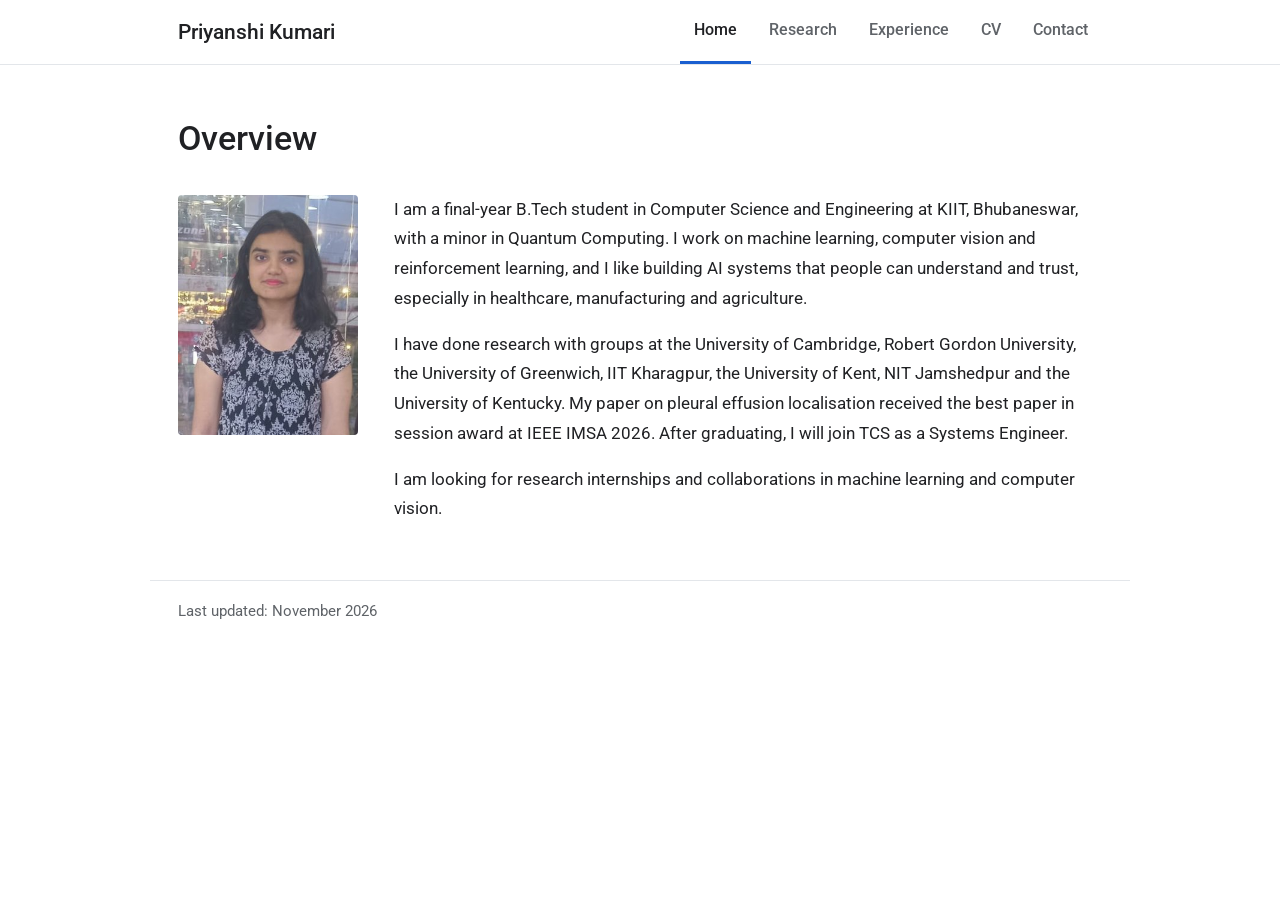
==== commit 3d22aad1: "Update index.html" ====
--- a/index.html
+++ b/index.html
@@ -4,148 +4,117 @@
 <meta charset="utf-8">
 <meta name="viewport" content="width=device-width, initial-scale=1">
 <title>Priyanshi Kumari</title>
-<meta name="description" content="Priyanshi Kumari: AI researcher in computer vision, reinforcement learning and quantum-inspired machine learning.">
+<meta name="description" content="Priyanshi Kumari: final-year B.Tech student at KIIT working on machine learning, computer vision and reinforcement learning.">
 <link rel="preconnect" href="https://fonts.googleapis.com">
-<link href="https://fonts.googleapis.com/css2?family=Bricolage+Grotesque:wght@500;700&family=Figtree:wght@400;500;600&display=swap" rel="stylesheet">
+<link href="https://fonts.googleapis.com/css2?family=Roboto:wght@400;500;700&display=swap" rel="stylesheet">
 <style>
-:root{--bg:#f7f9fc;--panel:#fff;--ink:#17233b;--muted:#5f6f8a;--line:#e1e8f2;--accent:#2b5fd9;--tint:#e8f0ff}
+:root{--bg:#fff;--ink:#202124;--muted:#5f6368;--line:#e3e6ea;--accent:#1a5fd0;--soft:#f4f7fb}
 *{box-sizing:border-box}
-html{scroll-behavior:smooth}
-body{margin:0;background:var(--bg);color:var(--ink);font:400 16.5px/1.7 Figtree,system-ui,sans-serif}
+body{margin:0;background:var(--bg);color:var(--ink);font:400 17px/1.75 Roboto,Arial,sans-serif}
 a{color:var(--accent);text-decoration:none}a:hover{text-decoration:underline}
-a:focus-visible,summary:focus-visible{outline:2px solid var(--accent);outline-offset:3px;border-radius:3px}
-h1,h2,h3{font-family:"Bricolage Grotesque",Figtree,sans-serif;line-height:1.25;margin:0}
-header{border-bottom:1px solid var(--line);background:var(--panel)}
-.bar{max-width:860px;margin:0 auto;padding:16px 24px;display:flex;justify-content:space-between;align-items:center;gap:16px;flex-wrap:wrap}
-.brand{font:700 19px "Bricolage Grotesque",sans-serif;color:var(--ink)}
+a:focus-visible{outline:2px solid var(--accent);outline-offset:3px;border-radius:3px}
+header{position:sticky;top:0;z-index:5;background:#fff;border-bottom:1px solid var(--line)}
+.bar{max-width:980px;margin:0 auto;padding:0 28px;height:64px;display:flex;align-items:center;justify-content:space-between;gap:16px}
+.brand{font-size:21px;font-weight:500;color:var(--ink)}
 .brand:hover{text-decoration:none}
-nav{display:flex;gap:6px 22px;flex-wrap:wrap}
-nav a{color:var(--muted);font-weight:500;font-size:15px;padding:2px 0;border-bottom:2px solid transparent}
-nav a:hover{color:var(--ink);text-decoration:none}
+nav{display:flex;gap:4px;height:100%}
+nav a{display:flex;align-items:center;padding:0 14px;color:var(--muted);font-weight:500;font-size:15.5px;border-bottom:3px solid transparent}
+nav a:hover{color:var(--ink);text-decoration:none;background:var(--soft)}
 nav a[aria-current="page"]{color:var(--ink);border-color:var(--accent)}
-main{max-width:860px;margin:0 auto;padding:48px 24px 80px}
+main{max-width:980px;margin:0 auto;padding:44px 28px 40px}
 .view{display:none}.view.on{display:block}
-h2{font-size:28px;margin-bottom:28px}
-h3{font-size:17.5px}
-.hero{display:flex;gap:32px;align-items:flex-start;margin-bottom:52px}
-.photo{width:132px;height:176px;object-fit:cover;border-radius:6px;border:1px solid var(--line);flex:none}
-.hero h1{font-size:38px;margin-bottom:10px}
-.hero p{margin:0 0 12px;color:var(--muted);max-width:56ch}
-.links{display:flex;flex-wrap:wrap;gap:6px 18px;font-weight:500;font-size:15px;margin-top:14px}
-.btn{display:inline-block;background:var(--accent);color:#fff;padding:8px 18px;border-radius:6px;font-weight:600;font-size:15px}
+h1{font-size:34px;font-weight:500;margin:0 0 26px}
+h2{font-size:22px;font-weight:500;margin:44px 0 14px;padding-bottom:8px;border-bottom:1px solid var(--line)}
+h1+h2{margin-top:0}
+h3{font-size:17px;font-weight:500;margin:0}
+.intro{display:flex;gap:36px;align-items:flex-start}
+.photo{width:180px;height:240px;object-fit:cover;border-radius:4px;flex:none}
+.intro p{margin:0 0 16px}
+.unused{margin:0;padding:0;list-style:none}
+.news li{display:grid;grid-template-columns:96px 1fr;gap:12px;padding:6px 0}
+.d{color:var(--muted);font-size:15px}
+.entry{padding:10px 0 14px}
+.sub{color:var(--muted);font-size:15.5px;margin:1px 0 0}
+.entry p{margin:4px 0 0}
+.t{display:flex;justify-content:space-between;gap:12px;flex-wrap:wrap}
+.btn{display:inline-block;background:var(--accent);color:#fff;padding:8px 20px;border-radius:4px;font-weight:500;font-size:15.5px}
 .btn:hover{text-decoration:none;opacity:.92}
-.updates{list-style:none;margin:0 0 48px;padding:0}
-.updates li{display:grid;grid-template-columns:110px 1fr;gap:16px;padding:14px 0;border-top:1px solid var(--line)}
-.updates li:last-child{border-bottom:1px solid var(--line)}
-.k{font-size:13.5px;font-weight:600;color:var(--accent)}
-.item{padding:18px 0;border-top:1px solid var(--line)}
-.item:last-child{border-bottom:1px solid var(--line)}
-.row{display:flex;justify-content:space-between;gap:12px;flex-wrap:wrap}
-.when{color:var(--muted);font-size:14.5px}
-.meta{color:var(--muted);font-size:15px;margin:2px 0 0}
-.item p{margin:6px 0 0;max-width:68ch}
-.group{font-size:13.5px;font-weight:600;letter-spacing:.06em;text-transform:uppercase;color:var(--muted);margin:40px 0 8px}
-.group:first-of-type{margin-top:0}
-details{margin-top:8px}
-summary{cursor:pointer;color:var(--accent);font-size:15px;font-weight:500}
-details p{color:var(--muted);font-size:15.5px}
-.skills{margin:0;color:var(--muted)}
-.skills strong{color:var(--ink);font-weight:600}
-footer{max-width:860px;margin:0 auto;padding:0 24px 40px;color:var(--muted);font-size:14px}
-.pager{display:flex;justify-content:space-between;margin-top:48px;font-weight:600;font-size:15px}
-@media(max-width:640px){.hero{flex-direction:column;gap:20px}.updates li{grid-template-columns:1fr;gap:2px}h2{font-size:25px}.hero h1{font-size:32px}}
+.cv{width:100%;height:78vh;min-height:520px;border:1px solid var(--line);border-radius:4px;margin-top:20px}
+.updated{max-width:980px;margin:0 auto;padding:18px 28px 48px;color:var(--muted);font-size:14.5px;border-top:1px solid var(--line)}
+@media(max-width:680px){.intro{flex-direction:column;gap:20px}.bar{height:auto;flex-direction:column;align-items:flex-start;padding:12px 20px 0}nav{overflow-x:auto;max-width:100%;height:46px}nav a{padding:0 10px;white-space:nowrap}main{padding:30px 20px}.news li{grid-template-columns:1fr;gap:0}h1{font-size:28px}}
 </style>
 </head>
 <body>
 <header><div class="bar">
  <a class="brand" href="#home">Priyanshi Kumari</a>
- <nav aria-label="Pages"><a href="#home" data-v="home">Home</a><a href="#experience" data-v="experience">Experience</a><a href="#publications" data-v="publications">Publications</a><a href="#projects" data-v="projects">Projects</a><a href="#contact" data-v="contact">Contact</a></nav>
+ <nav aria-label="Pages"><a href="#home" data-v="home">Home</a><a href="#research" data-v="research">Research</a><a href="#experience" data-v="experience">Experience</a><a href="#cv" data-v="cv">CV</a><a href="#contact" data-v="contact">Contact</a></nav>
 </div></header>
 
 <main>
 
 <div class="view" id="v-home" data-title="Home">
- <div class="hero">
-  <img class="photo" alt="Portrait of Priyanshi Kumari" width="132" height="176" src="[data-uri]">
+ <h1>Overview</h1>
+ <div class="intro">
+  <img class="photo" alt="Portrait of Priyanshi Kumari" width="180" height="240" src="[data-uri]">
   <div>
-   <h1>Priyanshi Kumari</h1>
-   <p>Final-year B.Tech student in Computer Science and Engineering at KIIT, with a minor in Quantum Computing. I do research in machine learning, computer vision and reinforcement learning, with a focus on interpretable AI for healthcare, manufacturing and agriculture.</p>
-   <div class="links">
-    <a class="btn" href="Priyanshi_Kumari_CV.pdf" target="_blank" rel="noopener">View CV</a>
-    <a href="https://scholar.google.com/citations?user=3JLa34oAAAAJ&amp;hl=en">Google Scholar</a>
-    <a href="https://github.com/Priyuan">GitHub</a>
-    <a href="https://www.linkedin.com/in/priyanshi-kumari-ab22242b3/">LinkedIn</a>
-   </div>
+   <p>I am a final-year B.Tech student in Computer Science and Engineering at KIIT, Bhubaneswar, with a minor in Quantum Computing. I work on machine learning, computer vision and reinforcement learning, and I like building AI systems that people can understand and trust, especially in healthcare, manufacturing and agriculture.</p>
+   <p>I have done research with groups at the University of Cambridge, Robert Gordon University, the University of Greenwich, IIT Kharagpur, the University of Kent, NIT Jamshedpur and the University of Kentucky. My paper on pleural effusion localisation received the best paper in session award at IEEE IMSA 2026. After graduating, I will join TCS as a Systems Engineer.</p>
+   <p>I am looking for research internships and collaborations in machine learning and computer vision.</p>
   </div>
  </div>
+</div>
 
- <h2>Updates</h2>
- <ul class="updates">
-  <li><span class="k">Upcoming</span><span>Joining <strong>TCS</strong> as a Systems Engineer.</span></li>
-  <li><span class="k">Award</span><span>Best paper in session at IEEE IMSA 2026 for pleural effusion localisation.</span></li>
-  <li><span class="k">Accepted</span><span>Papers in the International Journal of Advanced Manufacturing Technology, Ecological Informatics and the Journal of Manufacturing and Materials Processing.</span></li>
-  <li><span class="k">Under review</span><span>QFT-Net at Quantum Machine Intelligence, and an open-source Sentinel-2 package at ACIIDS.</span></li>
- </ul>
+<div class="view" id="v-research" data-title="Research">
+ <h1>Research</h1>
+ <h2>Publications</h2>
+ <div class="entry"><h3><a href="https://link.springer.com/article/10.1007/s00170-026-19472-w">Towards self-explaining WAAM systems: from causal graph discovery to vision interpretation in weld dynamics</a></h3><p class="sub">International Journal of Advanced Manufacturing Technology</p><p>I combined causal graph discovery with vision models to explain weld bead predictions in wire arc additive manufacturing.</p></div>
+ <div class="entry"><h3><a href="https://www.sciencedirect.com/science/article/pii/S1574954126005078">Empowering sustainable vertical farming through IoT and AI-driven technologies</a></h3><p class="sub">Ecological Informatics</p><p>I reviewed how computer vision, digital twins, reinforcement learning and IoT can support vertical farming in the UK and India.</p></div>
+ <div class="entry"><h3><a href="https://ieeexplore.ieee.org/abstract/document/11700259">A lightweight CNN for pleural effusion localisation and multi-class chest X-ray classification</a></h3><p class="sub">IEEE IMSA 2026 · Best paper in session</p><p>I built a compact CNN that localises pleural effusion and classifies chest X-rays on limited hardware.</p></div>
+ <div class="entry"><h3><a href="https://ieeexplore.ieee.org/abstract/document/11364802/">Dynamic resource allocation using quantum algorithm and game-theoretic approach</a></h3><p class="sub">IEEE Xplore</p><p>I framed resource allocation as a game and solved it with a quantum algorithm.</p></div>
+ <div class="entry"><h3><a href="https://www.mdpi.com/2504-4494/10/11/505">Physics-based optimisation for electrical discharge machining</a></h3><p class="sub">Journal of Manufacturing and Materials Processing</p><p>I used physics-based modelling to optimise the EDM process.</p></div>
 
- <h2>Skills</h2>
- <p class="skills"><strong>Languages:</strong> Python, C, SQL, MATLAB, Verilog.<br>
- <strong>Machine learning:</strong> PyTorch, TensorFlow, Hugging Face, graph neural networks, reinforcement learning, vision-language models, LangGraph.<br>
- <strong>Domains:</strong> medical imaging, remote sensing (Sentinel-2), IoT and FPGA, quantum algorithms.</p>
+ <h2>Under review</h2>
+ <div class="entry"><h3>QFT-Net: a quantum-inspired, fractal and topological deep learning framework for pulmonary nodule characterization</h3><p class="sub">Quantum Machine Intelligence</p><p>I combined quantum-inspired, fractal, topological and chaos-based components to classify lung nodules, with a filter that defers uncertain cases to a radiologist. It reaches a cross-validated AUC-ROC of 0.946 on 192 LIDC-IDRI nodules.</p></div>
+ <div class="entry"><h3>An open-source interactive processor and dual-branch fusion model for Sentinel-2 land-suitability mapping</h3><p class="sub">ACIIDS</p><p>I released a Python package and desktop tool for Sentinel-2 imagery, with a fusion model that scores land suitability.</p></div>
+
+ <h2>Projects</h2>
+ <p><a href="https://github.com/Priyuan/pharmGraph">Pharm-Graph-AI</a>, an agentic AI platform for drug repurposing (top 61 teams, EY Techathon 6.0)<br>
+ <a href="https://github.com/Priyuan/myntra-project24">Fashion trend prediction and virtual try-on</a>, built for Myntra HackerRamp<br>
+ <a href="https://github.com/Priyuan/open_source">sentinel2-processor</a>, an open-source Sentinel-2 toolkit<br>
+ More on <a href="https://github.com/Priyuan">GitHub</a>, and I write on <a href="https://medium.com/@2305797/self-playing-agents-how-ai-learns-by-practicing-against-itself-79ac9955c31b">Medium</a>.</p>
 </div>
 
 <div class="view" id="v-experience" data-title="Experience">
- <h2>Experience</h2>
- <p class="group">Academic research</p>
- <div class="item"><div class="row"><h3>University of Cambridge</h3><span class="when">Apr 2026 – Sep 2026</span></div><p class="meta">Research Intern</p><p>Representation learning for early prediction of cancer in women.</p></div>
- <div class="item"><div class="row"><h3>Robert Gordon University</h3><span class="when">Oct 2025 – present</span></div><p class="meta">Research Intern · Dr Shahana Bano</p><p>Causal inference and vision for weld bead prediction, physics-based optimisation, and reinforcement learning for greenhouse control.</p></div>
- <div class="item"><div class="row"><h3>University of Greenwich</h3><span class="when">Sep 2025 – present</span></div><p class="meta">Research Intern · Dr Razia Sulthana Abdul Kareem</p><p>Lightweight medical imaging, vertical farming with AI and IoT, and quantum-inspired lung nodule analysis.</p></div>
- <div class="item"><div class="row"><h3>IIT Kharagpur</h3><span class="when">Ongoing</span></div><p class="meta">Research Collaborator · Dr Ritesh Sarkhel</p><p>Self-playing agents and learning-based intelligent agent systems. <a href="https://medium.com/@2305797/self-playing-agents-how-ai-learns-by-practicing-against-itself-79ac9955c31b">Read my blog post</a>.</p></div>
- <div class="item"><div class="row"><h3>University of Kent</h3><span class="when">May 2025 – Sep 2025</span></div><p class="meta">Research Collaborator · Dr Zhongtian Sun, Dr Chee Siang Ang</p><p>Physics-informed graph neural networks for stable student stress forecasting.</p></div>
- <div class="item"><div class="row"><h3>NIT Jamshedpur</h3><span class="when">Dec 2024 – May 2025</span></div><p class="meta">Research Intern · Dr Diwakar Tripathi</p><p>Machine learning for breast cancer and PCOS detection.</p></div>
- <div class="item"><div class="row"><h3>University of Kentucky</h3><span class="when">Jun 2024 – Apr 2025</span></div><p class="meta">Research Intern · Dr Christopher Crawford</p><p>Trapezoid and boxcar signal filters on the Red Pitaya FPGA.</p></div>
+ <h1>Experience</h1>
+ <h2>Academic research</h2>
+ <div class="entry"><div class="t"><h3>University of Cambridge</h3><span class="d">Apr 2026 – Sep 2026</span></div><p class="sub">Research Intern: early cancer prediction in women</p></div>
+ <div class="entry"><div class="t"><h3>Robert Gordon University</h3><span class="d">Oct 2025 – present</span></div><p class="sub">Research Intern with Dr Shahana Bano: causal vision for WAAM, EDM optimisation, RL for greenhouses</p></div>
+ <div class="entry"><div class="t"><h3>University of Greenwich</h3><span class="d">Sep 2025 – present</span></div><p class="sub">Research Intern with Dr Razia Sulthana Abdul Kareem: medical imaging and vertical farming</p></div>
+ <div class="entry"><div class="t"><h3>IIT Kharagpur</h3><span class="d">Ongoing</span></div><p class="sub">Research Collaborator with Dr Ritesh Sarkhel: self-playing agents</p></div>
+ <div class="entry"><div class="t"><h3>University of Kent</h3><span class="d">May 2025 – Sep 2025</span></div><p class="sub">Research Collaborator with Dr Zhongtian Sun: physics-informed graph networks for stress forecasting</p></div>
+ <div class="entry"><div class="t"><h3>NIT Jamshedpur</h3><span class="d">Dec 2024 – May 2025</span></div><p class="sub">Research Intern with Dr Diwakar Tripathi: breast cancer and PCOS detection</p></div>
+ <div class="entry"><div class="t"><h3>University of Kentucky</h3><span class="d">Jun 2024 – Apr 2025</span></div><p class="sub">Research Intern with Dr Christopher Crawford: FPGA signal filters</p></div>
 
- <p class="group">Industry</p>
- <div class="item"><div class="row"><h3>Tata Consultancy Services</h3><span class="when">Upcoming</span></div><p class="meta">Systems Engineer</p></div>
- <div class="item"><div class="row"><h3>QRACE</h3><span class="when">Jun 2026 – Aug 2026</span></div><p class="meta">Quantum Research Intern</p><p>Proposed a quantum algorithm for NP-hard combinatorial problems.</p></div>
- <div class="item"><div class="row"><h3>Thirsty Swan AI Labs</h3><span class="when">Jun 2025 – Oct 2025</span></div><p class="meta">Research Intern · Dr Prudviraj</p><p>Vision-language models with knowledge-graph tracking for disease symptoms in scientific images.</p></div>
+ <h2>Industry</h2>
+ <div class="entry"><div class="t"><h3>Tata Consultancy Services</h3><span class="d">Upcoming</span></div><p class="sub">Systems Engineer</p></div>
+ <div class="entry"><div class="t"><h3>QRACE</h3><span class="d">Jun 2026 – Aug 2026</span></div><p class="sub">Quantum Research Intern: quantum algorithm for NP-hard problems</p></div>
+ <div class="entry"><div class="t"><h3>Thirsty Swan AI Labs</h3><span class="d">Jun 2025 – Oct 2025</span></div><p class="sub">Research Intern: vision-language models with knowledge graphs</p></div>
 </div>
 
-<div class="view" id="v-publications" data-title="Publications">
- <h2>Publications</h2>
- <p class="group">Published and accepted</p>
- <div class="item"><h3><a href="https://link.springer.com/article/10.1007/s00170-026-19472-w">Towards self-explaining WAAM systems: from causal graph discovery to vision interpretation in weld dynamics</a></h3><p class="meta">International Journal of Advanced Manufacturing Technology</p><details><summary>Abstract</summary><p>Combines causal graph discovery with vision models so that predictions of weld bead formation in wire arc additive manufacturing can be explained.</p></details></div>
- <div class="item"><h3><a href="https://www.sciencedirect.com/science/article/pii/S1574954126005078">Empowering sustainable vertical farming through IoT and AI-driven technologies</a></h3><p class="meta">Ecological Informatics</p><details><summary>Abstract</summary><p>A technical blueprint, with insights from the UK and India, on how computer vision, digital twins, reinforcement learning and IoT can support vertical farming.</p></details></div>
- <div class="item"><h3><a href="https://ieeexplore.ieee.org/abstract/document/11700259">A lightweight CNN for pleural effusion localisation and multi-class chest X-ray classification</a></h3><p class="meta">IEEE IMSA 2026 · Best paper in session</p><details><summary>Abstract</summary><p>A compact CNN that localises pleural effusion and classifies chest X-rays, designed for resource-constrained settings.</p></details></div>
- <div class="item"><h3><a href="https://ieeexplore.ieee.org/abstract/document/11364802/">Dynamic resource allocation using quantum algorithm and game-theoretic approach</a></h3><p class="meta">IEEE Xplore</p><details><summary>Abstract</summary><p>Frames resource allocation as a game and solves it with a quantum algorithm.</p></details></div>
- <div class="item"><h3><a href="https://www.mdpi.com/2504-4494/10/11/505">Physics-based optimisation for electrical discharge machining</a></h3><p class="meta">Journal of Manufacturing and Materials Processing</p><details><summary>Abstract</summary><p>Uses physics-based modelling to guide optimisation of the EDM process.</p></details></div>
-
- <p class="group">Under review</p>
- <div class="item"><h3>QFT-Net: a quantum-inspired, fractal and topological deep learning framework for pulmonary nodule characterization</h3><p class="meta">Quantum Machine Intelligence</p><details><summary>Abstract</summary><p>Combines a quantum-inspired encoder, fractal attention, topological persistence pooling and chaos-theoretic uncertainty with a defer-to-radiologist safety filter. On 192 LIDC-IDRI nodules it reaches a cross-validated AUC-ROC of 0.946 ± 0.030.</p></details></div>
- <div class="item"><h3>An open-source interactive processor and dual-branch fusion model for Sentinel-2 land-suitability mapping</h3><p class="meta">ACIIDS</p><details><summary>Abstract</summary><p>A pip-installable package and desktop GUI for Sentinel-2 imagery, plus a CNN and tabular fusion model for land suitability. On a coastal Odisha tile, cloud cover rather than vegetation drives the score.</p></details></div>
-</div>
-
-<div class="view" id="v-projects" data-title="Projects">
- <h2>Projects</h2>
- <div class="item"><div class="row"><h3><a href="https://github.com/Priyuan/pharmGraph">Pharm-Graph-AI</a></h3><span class="when">EY Techathon 6.0, top 61 teams</span></div><p>Agentic AI platform for drug repurposing. A master agent coordinates seven worker agents that search PubMed, clinical trials and patents, then builds a knowledge graph.</p></div>
- <div class="item"><h3><a href="https://github.com/Priyuan/myntra-project24">Fashion trend prediction and virtual try-on</a></h3><p>Forecasts styles from social, retail and web data and offers AR/VR try-on. Built for Myntra HackerRamp.</p></div>
- <div class="item"><h3><a href="https://github.com/Priyuan/open_source">sentinel2-processor</a></h3><p>Open-source toolkit and desktop GUI for Sentinel-2 imagery with a land-suitability model.</p></div>
- <div class="item"><h3><a href="https://github.com/Priyuan/Student-Attendance">Student Attendance</a></h3><p>Face-detection website that records student attendance.</p></div>
- <p style="margin-top:24px">More on <a href="https://github.com/Priyuan">GitHub</a>.</p>
+<div class="view" id="v-cv" data-title="CV">
+ <h1>CV</h1>
+ <p><a class="btn" href="Priyanshi_Kumari_CV.pdf" target="_blank" rel="noopener">Download CV (PDF)</a></p>
+ <iframe class="cv" title="Priyanshi Kumari CV" src="Priyanshi_Kumari_CV.pdf"></iframe>
 </div>
 
 <div class="view" id="v-contact" data-title="Contact">
- <h2>Contact</h2>
- <p>I’m open to research internships and collaborations in AI and machine learning.</p>
- <p><a href="mailto:priyanshi140011@gmail.com">priyanshi140011@gmail.com</a><br><a href="mailto:2305797@kiit.ac.in">2305797@kiit.ac.in</a></p>
- <p><a href="https://www.linkedin.com/in/priyanshi-kumari-ab22242b3/">LinkedIn</a> · <a href="https://github.com/Priyuan">GitHub</a> · <a href="https://scholar.google.com/citations?user=3JLa34oAAAAJ&amp;hl=en">Google Scholar</a> · <a href="https://medium.com/@2305797/self-playing-agents-how-ai-learns-by-practicing-against-itself-79ac9955c31b">Medium</a></p>
- <p><a class="btn" href="Priyanshi_Kumari_CV.pdf" target="_blank" rel="noopener">View CV</a></p>
- <p class="group" style="margin-top:44px">Honours</p>
- <p style="margin:0">Best paper in session, IEEE IMSA 2026 · Semi-finalist, EY Techathon 6.0 · Tata Steel Millennium Scholarship, 2024</p>
+ <h1>Contact</h1>
+ <p>You can reach me at <a href="mailto:priyanshi140011@gmail.com">priyanshi140011@gmail.com</a> or <a href="mailto:2305797@kiit.ac.in">2305797@kiit.ac.in</a>.</p>
+ <p>You can also find me on <a href="https://scholar.google.com/citations?user=3JLa34oAAAAJ&amp;hl=en">Google Scholar</a>, <a href="https://github.com/Priyuan">GitHub</a> and <a href="https://www.linkedin.com/in/priyanshi-kumari-ab22242b3/">LinkedIn</a>.</p>
 </div>
 
-<div class="pager" id="pager"></div>
 </main>
-<footer>Kalinga Institute of Industrial Technology, Bhubaneswar, India</footer>
+<div class="updated">Last updated: November 2026</div>
 
 <script>
 (function(){
@@ -156,12 +125,6 @@
   var h=(location.hash||'').slice(1);if(order.indexOf(h)<0)h='home';
   order.forEach(function(n){document.getElementById('v-'+n).classList.toggle('on',n===h)});
   [].forEach.call(document.querySelectorAll('nav a'),function(a){if(a.getAttribute('data-v')===h)a.setAttribute('aria-current','page');else a.removeAttribute('aria-current')});
-  var i=order.indexOf(h),pg=document.getElementById('pager');pg.textContent='';
-  var a=document.createElement('a'),b=document.createElement('a');
-  if(i>0){a.href='#'+order[i-1];a.textContent='Previous: '+titles[order[i-1]]}
-  pg.appendChild(a);
-  if(i<order.length-1){b.href='#'+order[i+1];b.textContent='Next: '+titles[order[i+1]]}
-  pg.appendChild(b);
   document.title=(h==='home'?'':titles[h]+' · ')+'Priyanshi Kumari';
   window.scrollTo(0,0);
  }
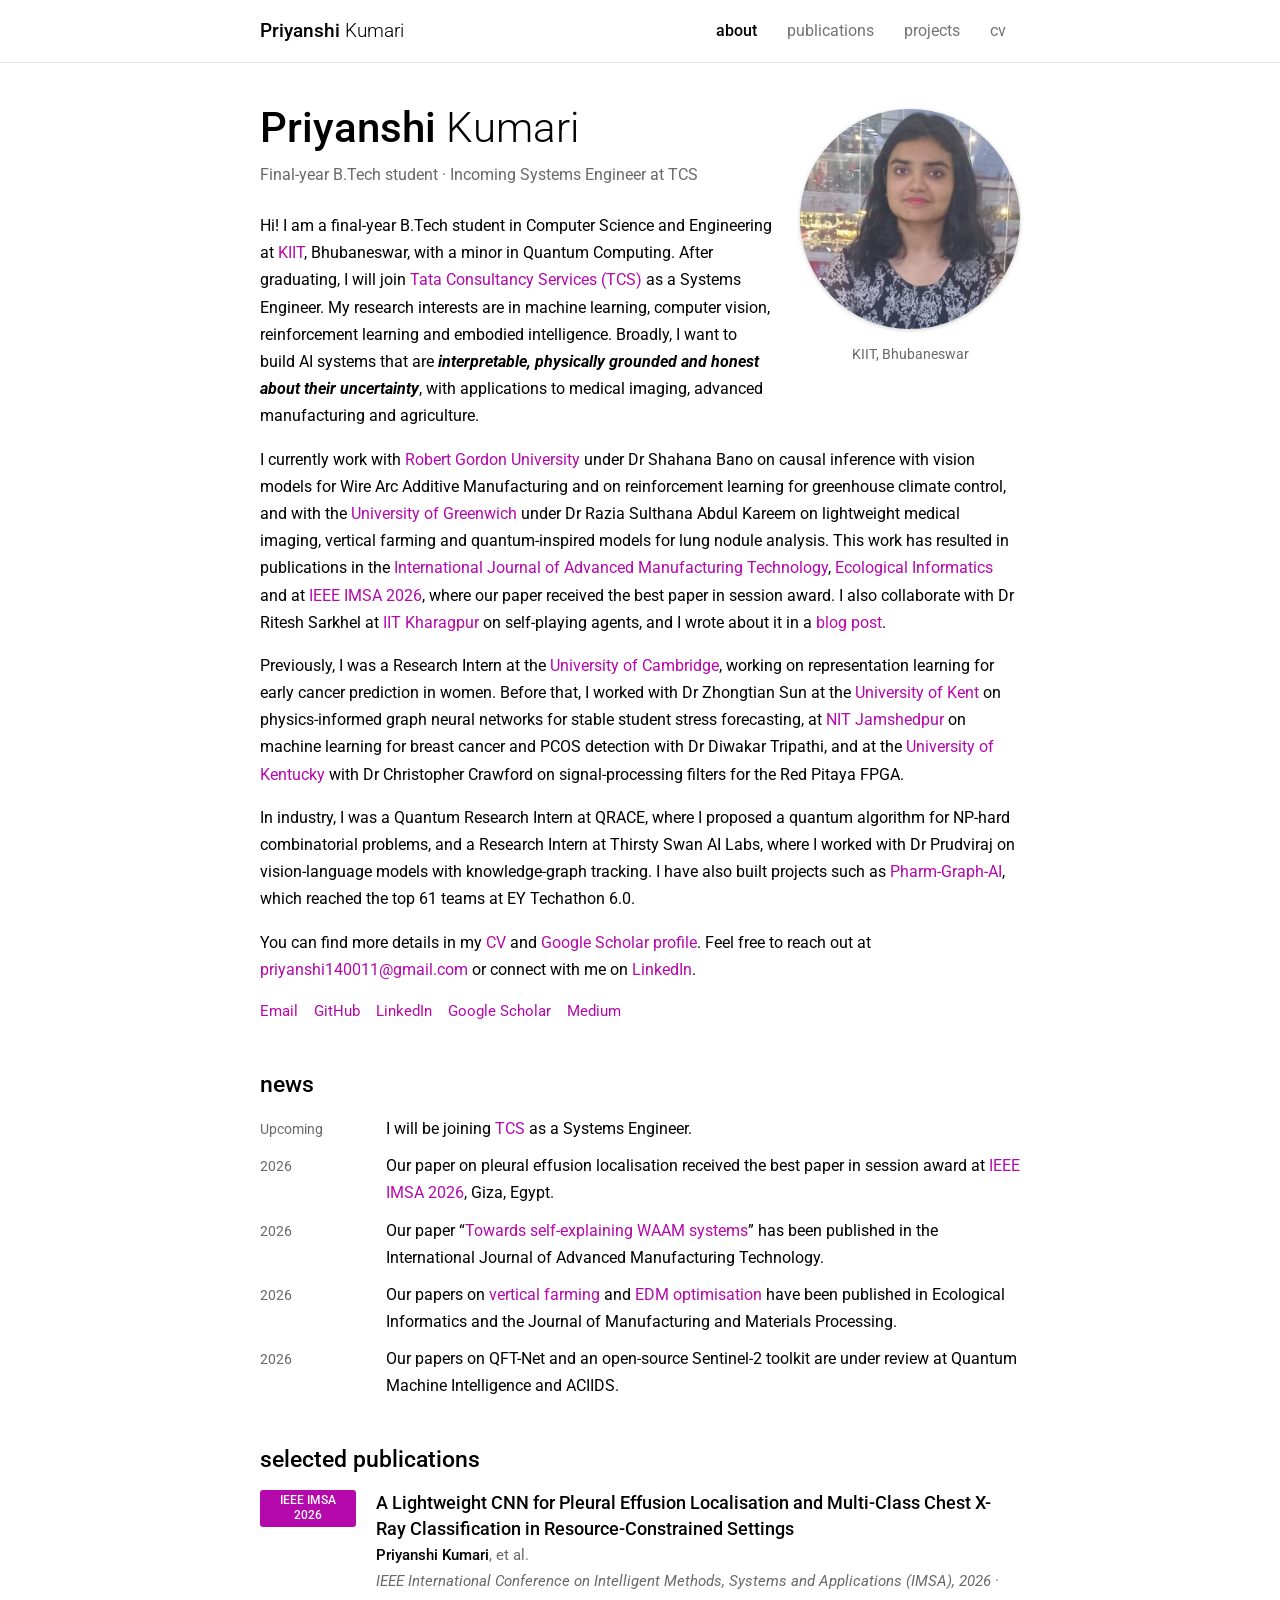
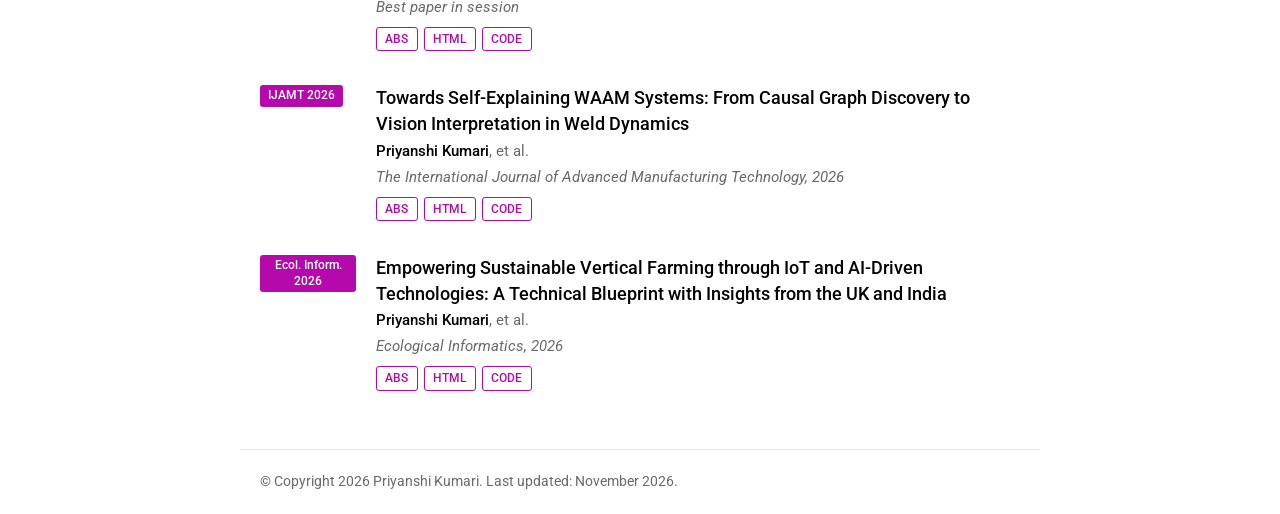
==== commit 00cc1043: "Update index.html" ====
--- a/index.html
+++ b/index.html
@@ -4,128 +4,175 @@
 <meta charset="utf-8">
 <meta name="viewport" content="width=device-width, initial-scale=1">
 <title>Priyanshi Kumari</title>
-<meta name="description" content="Priyanshi Kumari: final-year B.Tech student at KIIT working on machine learning, computer vision and reinforcement learning.">
+<meta name="description" content="Priyanshi Kumari: final-year B.Tech student at KIIT working on interpretable machine learning, computer vision and reinforcement learning.">
 <link rel="preconnect" href="https://fonts.googleapis.com">
-<link href="https://fonts.googleapis.com/css2?family=Roboto:wght@400;500;700&display=swap" rel="stylesheet">
+<link href="https://fonts.googleapis.com/css2?family=Roboto:ital,wght@0,300;0,400;0,500;0,700;1,400&family=Roboto+Slab:wght@400;700&display=swap" rel="stylesheet">
 <style>
-:root{--bg:#fff;--ink:#202124;--muted:#5f6368;--line:#e3e6ea;--accent:#1a5fd0;--soft:#f4f7fb}
+:root{--ink:#000;--muted:#696969;--line:#e8e8e8;--accent:#b509ac;--soft:#f6f6f6}
 *{box-sizing:border-box}
-body{margin:0;background:var(--bg);color:var(--ink);font:400 17px/1.75 Roboto,Arial,sans-serif}
+body{margin:0;background:#fff;color:var(--ink);font:400 16px/1.7 Roboto,Arial,sans-serif}
 a{color:var(--accent);text-decoration:none}a:hover{text-decoration:underline}
-a:focus-visible{outline:2px solid var(--accent);outline-offset:3px;border-radius:3px}
-header{position:sticky;top:0;z-index:5;background:#fff;border-bottom:1px solid var(--line)}
-.bar{max-width:980px;margin:0 auto;padding:0 28px;height:64px;display:flex;align-items:center;justify-content:space-between;gap:16px}
-.brand{font-size:21px;font-weight:500;color:var(--ink)}
+a:focus-visible,button:focus-visible{outline:2px solid var(--accent);outline-offset:2px}
+header{border-bottom:1px solid var(--line)}
+.bar{max-width:800px;margin:0 auto;padding:0 20px;height:62px;display:flex;align-items:center;justify-content:space-between;gap:12px}
+.brand{font-size:19px;font-weight:300;color:var(--ink)}
+.brand b{font-weight:500}
 .brand:hover{text-decoration:none}
-nav{display:flex;gap:4px;height:100%}
-nav a{display:flex;align-items:center;padding:0 14px;color:var(--muted);font-weight:500;font-size:15.5px;border-bottom:3px solid transparent}
-nav a:hover{color:var(--ink);text-decoration:none;background:var(--soft)}
-nav a[aria-current="page"]{color:var(--ink);border-color:var(--accent)}
-main{max-width:980px;margin:0 auto;padding:44px 28px 40px}
+nav{display:flex;gap:2px;flex-wrap:wrap}
+nav a{color:rgba(0,0,0,.55);padding:8px 14px;font-size:16px}
+nav a:hover{color:var(--ink);text-decoration:none}
+nav a[aria-current="page"]{color:var(--ink);font-weight:500}
+main{max-width:800px;margin:0 auto;padding:40px 20px 24px}
 .view{display:none}.view.on{display:block}
-h1{font-size:34px;font-weight:500;margin:0 0 26px}
-h2{font-size:22px;font-weight:500;margin:44px 0 14px;padding-bottom:8px;border-bottom:1px solid var(--line)}
-h1+h2{margin-top:0}
-h3{font-size:17px;font-weight:500;margin:0}
-.intro{display:flex;gap:36px;align-items:flex-start}
-.photo{width:180px;height:240px;object-fit:cover;border-radius:4px;flex:none}
-.intro p{margin:0 0 16px}
-.unused{margin:0;padding:0;list-style:none}
-.news li{display:grid;grid-template-columns:96px 1fr;gap:12px;padding:6px 0}
-.d{color:var(--muted);font-size:15px}
-.entry{padding:10px 0 14px}
-.sub{color:var(--muted);font-size:15.5px;margin:1px 0 0}
-.entry p{margin:4px 0 0}
-.t{display:flex;justify-content:space-between;gap:12px;flex-wrap:wrap}
-.btn{display:inline-block;background:var(--accent);color:#fff;padding:8px 20px;border-radius:4px;font-weight:500;font-size:15.5px}
-.btn:hover{text-decoration:none;opacity:.92}
-.cv{width:100%;height:78vh;min-height:520px;border:1px solid var(--line);border-radius:4px;margin-top:20px}
-.updated{max-width:980px;margin:0 auto;padding:18px 28px 48px;color:var(--muted);font-size:14.5px;border-top:1px solid var(--line)}
-@media(max-width:680px){.intro{flex-direction:column;gap:20px}.bar{height:auto;flex-direction:column;align-items:flex-start;padding:12px 20px 0}nav{overflow-x:auto;max-width:100%;height:46px}nav a{padding:0 10px;white-space:nowrap}main{padding:30px 20px}.news li{grid-template-columns:1fr;gap:0}h1{font-size:28px}}
+h1{font-size:2.6rem;font-weight:300;margin:0 0 8px;line-height:1.2}
+h1 b{font-weight:500}
+h2{font-size:1.45rem;font-weight:500;margin:44px 0 16px;line-height:1.3}
+h2 a{color:var(--ink)}
+h3.post{font-size:1.15rem;font-weight:500;margin:0 0 2px;line-height:1.4}
+.profile{float:right;width:220px;margin:6px 0 16px 28px;text-align:center}
+.profile img{width:100%;height:auto;border-radius:50%;aspect-ratio:1/1;object-fit:cover;object-position:50% 20%;box-shadow:0 1px 4px rgba(0,0,0,.2)}
+.profile .cap{font-size:.85rem;color:var(--muted);margin-top:8px;line-height:1.4}
+.about p{margin:0 0 16px}
+.social{margin:8px 0 0;font-size:.95rem;display:flex;flex-wrap:wrap;gap:4px 16px;clear:both}
+.news{margin:0;display:grid;grid-template-columns:110px 1fr;gap:10px 16px}
+.news dt{font-size:.88rem;font-weight:400;color:var(--muted);padding-top:3px}
+.news dd{margin:0}
+.pubs{list-style:none;margin:0;padding:0}
+.pubs>li{display:grid;grid-template-columns:96px 1fr;gap:6px 20px;margin-bottom:34px}
+.badge{display:inline-block;width:fit-content;height:fit-content;background:var(--accent);color:#fff;font-size:.75rem;font-weight:500;padding:3px 8px;border-radius:3px;text-align:center;line-height:1.3}
+.badge.rev{background:#6c757d}
+.pubs .au{font-size:.95rem;color:var(--muted)}
+.pubs .au b{color:var(--ink);font-weight:500}
+.pubs .ve{font-size:.95rem;font-style:italic;color:var(--muted)}
+.links{margin-top:6px;display:flex;flex-wrap:wrap;gap:6px}
+.links a,.links button{font:500 .72rem Roboto,sans-serif;text-transform:uppercase;letter-spacing:.02em;color:var(--accent);background:#fff;border:1px solid var(--accent);border-radius:3px;padding:2px 8px;cursor:pointer;line-height:1.6}
+.links a:hover,.links button:hover{background:var(--accent);color:#fff;text-decoration:none}
+.links .on{background:var(--accent);color:#fff}
+.abs{display:none;margin-top:10px;padding:12px 16px;background:var(--soft);border-left:3px solid var(--accent);font-size:.95rem;line-height:1.65;color:#222}
+.abs.open{display:block}
+.proj{margin-bottom:24px}
+.proj p{margin:2px 0 0}
+.cvframe{width:100%;height:80vh;min-height:520px;border:1px solid var(--line);margin-top:16px}
+.btn{display:inline-block;border:1px solid var(--accent);color:var(--accent);border-radius:3px;padding:4px 14px;font-weight:500;font-size:.9rem}
+.btn:hover{background:var(--accent);color:#fff;text-decoration:none}
+footer{max-width:800px;margin:0 auto;padding:20px;border-top:1px solid var(--line);color:var(--muted);font-size:.88rem}
+@media(max-width:640px){.profile{float:none;margin:0 auto 20px}h1{font-size:2.1rem}.news{grid-template-columns:1fr;gap:0}.news dd{margin-bottom:12px}.pubs>li{grid-template-columns:1fr}}
 </style>
 </head>
 <body>
 <header><div class="bar">
- <a class="brand" href="#home">Priyanshi Kumari</a>
- <nav aria-label="Pages"><a href="#home" data-v="home">Home</a><a href="#research" data-v="research">Research</a><a href="#experience" data-v="experience">Experience</a><a href="#cv" data-v="cv">CV</a><a href="#contact" data-v="contact">Contact</a></nav>
+ <a class="brand" href="#about"><b>Priyanshi</b> Kumari</a>
+ <nav aria-label="Pages"><a href="#about" data-v="about">about</a><a href="#publications" data-v="publications">publications</a><a href="#projects" data-v="projects">projects</a><a href="#cv" data-v="cv">cv</a></nav>
 </div></header>
 
 <main>
 
-<div class="view" id="v-home" data-title="Home">
- <h1>Overview</h1>
- <div class="intro">
-  <img class="photo" alt="Portrait of Priyanshi Kumari" width="180" height="240" src="[data-uri]">
-  <div>
-   <p>I am a final-year B.Tech student in Computer Science and Engineering at KIIT, Bhubaneswar, with a minor in Quantum Computing. I work on machine learning, computer vision and reinforcement learning, and I like building AI systems that people can understand and trust, especially in healthcare, manufacturing and agriculture.</p>
-   <p>I have done research with groups at the University of Cambridge, Robert Gordon University, the University of Greenwich, IIT Kharagpur, the University of Kent, NIT Jamshedpur and the University of Kentucky. My paper on pleural effusion localisation received the best paper in session award at IEEE IMSA 2026. After graduating, I will join TCS as a Systems Engineer.</p>
-   <p>I am looking for research internships and collaborations in machine learning and computer vision.</p>
+<div class="view" id="v-about" data-title="about">
+ <div class="about">
+  <div class="profile">
+   <img alt="Portrait of Priyanshi Kumari" width="220" height="220" src="[data-uri]">
+   <div class="cap">KIIT, Bhubaneswar</div>
   </div>
+  <h1><b>Priyanshi</b> Kumari</h1>
+  <p style="color:var(--muted);margin-bottom:24px">Final-year B.Tech student · Incoming Systems Engineer at TCS</p>
+
+  <p>Hi! I am a final-year B.Tech student in Computer Science and Engineering at <a href="https://kiit.ac.in/">KIIT</a>, Bhubaneswar, with a minor in Quantum Computing. After graduating, I will join <a href="https://www.tcs.com/">Tata Consultancy Services (TCS)</a> as a Systems Engineer. My research interests are in machine learning, computer vision, reinforcement learning and embodied intelligence. Broadly, I want to build AI systems that are <em><strong>interpretable, physically grounded and honest about their uncertainty</strong></em>, with applications to medical imaging, advanced manufacturing and agriculture.</p>
+
+  <p>I currently work with <a href="https://www.rgu.ac.uk/">Robert Gordon University</a> under Dr Shahana Bano on causal inference with vision models for Wire Arc Additive Manufacturing and on reinforcement learning for greenhouse climate control, and with the <a href="https://www.gre.ac.uk/">University of Greenwich</a> under Dr Razia Sulthana Abdul Kareem on lightweight medical imaging, vertical farming and quantum-inspired models for lung nodule analysis. This work has resulted in publications in the <a href="https://link.springer.com/article/10.1007/s00170-026-19472-w">International Journal of Advanced Manufacturing Technology</a>, <a href="https://www.sciencedirect.com/science/article/pii/S1574954126005078">Ecological Informatics</a> and at <a href="https://ieeexplore.ieee.org/abstract/document/11700259">IEEE IMSA 2026</a>, where our paper received the best paper in session award. I also collaborate with Dr Ritesh Sarkhel at <a href="https://www.iitkgp.ac.in/">IIT Kharagpur</a> on self-playing agents, and I wrote about it in a <a href="https://medium.com/@2305797/self-playing-agents-how-ai-learns-by-practicing-against-itself-79ac9955c31b">blog post</a>.</p>
+
+  <p>Previously, I was a Research Intern at the <a href="https://www.cam.ac.uk/">University of Cambridge</a>, working on representation learning for early cancer prediction in women. Before that, I worked with Dr Zhongtian Sun at the <a href="https://www.kent.ac.uk/">University of Kent</a> on physics-informed graph neural networks for stable student stress forecasting, at <a href="https://www.nitjsr.ac.in/">NIT Jamshedpur</a> on machine learning for breast cancer and PCOS detection with Dr Diwakar Tripathi, and at the <a href="https://www.uky.edu/">University of Kentucky</a> with Dr Christopher Crawford on signal-processing filters for the Red Pitaya FPGA.</p>
+
+  <p>In industry, I was a Quantum Research Intern at QRACE, where I proposed a quantum algorithm for NP-hard combinatorial problems, and a Research Intern at Thirsty Swan AI Labs, where I worked with Dr Prudviraj on vision-language models with knowledge-graph tracking. I have also built projects such as <a href="https://github.com/Priyuan/pharmGraph">Pharm-Graph-AI</a>, which reached the top 61 teams at EY Techathon 6.0.</p>
+
+  <p>You can find more details in my <a href="#cv">CV</a> and <a href="https://scholar.google.com/citations?user=3JLa34oAAAAJ&amp;hl=en">Google Scholar profile</a>. Feel free to reach out at <a href="mailto:priyanshi140011@gmail.com">priyanshi140011@gmail.com</a> or connect with me on <a href="https://www.linkedin.com/in/priyanshi-kumari-ab22242b3/">LinkedIn</a>.</p>
+
+  <div class="social"><a href="mailto:priyanshi140011@gmail.com">Email</a><a href="https://github.com/Priyuan">GitHub</a><a href="https://www.linkedin.com/in/priyanshi-kumari-ab22242b3/">LinkedIn</a><a href="https://scholar.google.com/citations?user=3JLa34oAAAAJ&amp;hl=en">Google Scholar</a><a href="https://medium.com/@2305797/self-playing-agents-how-ai-learns-by-practicing-against-itself-79ac9955c31b">Medium</a></div>
  </div>
+
+ <h2>news</h2>
+ <dl class="news">
+  <dt>Upcoming</dt><dd>I will be joining <a href="https://www.tcs.com/">TCS</a> as a Systems Engineer.</dd>
+  <dt>2026</dt><dd>Our paper on pleural effusion localisation received the best paper in session award at <a href="https://ieeexplore.ieee.org/abstract/document/11700259">IEEE IMSA 2026</a>, Giza, Egypt.</dd>
+  <dt>2026</dt><dd>Our paper “<a href="https://link.springer.com/article/10.1007/s00170-026-19472-w">Towards self-explaining WAAM systems</a>” has been published in the International Journal of Advanced Manufacturing Technology.</dd>
+  <dt>2026</dt><dd>Our papers on <a href="https://www.sciencedirect.com/science/article/pii/S1574954126005078">vertical farming</a> and <a href="https://www.mdpi.com/2504-4494/10/11/505">EDM optimisation</a> have been published in Ecological Informatics and the Journal of Manufacturing and Materials Processing.</dd>
+  <dt>2026</dt><dd>Our papers on QFT-Net and an open-source Sentinel-2 toolkit are under review at Quantum Machine Intelligence and ACIIDS.</dd>
+ </dl>
+
+ <h2><a href="#publications">selected publications</a></h2>
+ <ul class="pubs" id="selected"></ul>
 </div>
 
-<div class="view" id="v-research" data-title="Research">
- <h1>Research</h1>
- <h2>Publications</h2>
- <div class="entry"><h3><a href="https://link.springer.com/article/10.1007/s00170-026-19472-w">Towards self-explaining WAAM systems: from causal graph discovery to vision interpretation in weld dynamics</a></h3><p class="sub">International Journal of Advanced Manufacturing Technology</p><p>I combined causal graph discovery with vision models to explain weld bead predictions in wire arc additive manufacturing.</p></div>
- <div class="entry"><h3><a href="https://www.sciencedirect.com/science/article/pii/S1574954126005078">Empowering sustainable vertical farming through IoT and AI-driven technologies</a></h3><p class="sub">Ecological Informatics</p><p>I reviewed how computer vision, digital twins, reinforcement learning and IoT can support vertical farming in the UK and India.</p></div>
- <div class="entry"><h3><a href="https://ieeexplore.ieee.org/abstract/document/11700259">A lightweight CNN for pleural effusion localisation and multi-class chest X-ray classification</a></h3><p class="sub">IEEE IMSA 2026 · Best paper in session</p><p>I built a compact CNN that localises pleural effusion and classifies chest X-rays on limited hardware.</p></div>
- <div class="entry"><h3><a href="https://ieeexplore.ieee.org/abstract/document/11364802/">Dynamic resource allocation using quantum algorithm and game-theoretic approach</a></h3><p class="sub">IEEE Xplore</p><p>I framed resource allocation as a game and solved it with a quantum algorithm.</p></div>
- <div class="entry"><h3><a href="https://www.mdpi.com/2504-4494/10/11/505">Physics-based optimisation for electrical discharge machining</a></h3><p class="sub">Journal of Manufacturing and Materials Processing</p><p>I used physics-based modelling to optimise the EDM process.</p></div>
-
- <h2>Under review</h2>
- <div class="entry"><h3>QFT-Net: a quantum-inspired, fractal and topological deep learning framework for pulmonary nodule characterization</h3><p class="sub">Quantum Machine Intelligence</p><p>I combined quantum-inspired, fractal, topological and chaos-based components to classify lung nodules, with a filter that defers uncertain cases to a radiologist. It reaches a cross-validated AUC-ROC of 0.946 on 192 LIDC-IDRI nodules.</p></div>
- <div class="entry"><h3>An open-source interactive processor and dual-branch fusion model for Sentinel-2 land-suitability mapping</h3><p class="sub">ACIIDS</p><p>I released a Python package and desktop tool for Sentinel-2 imagery, with a fusion model that scores land suitability.</p></div>
-
- <h2>Projects</h2>
- <p><a href="https://github.com/Priyuan/pharmGraph">Pharm-Graph-AI</a>, an agentic AI platform for drug repurposing (top 61 teams, EY Techathon 6.0)<br>
- <a href="https://github.com/Priyuan/myntra-project24">Fashion trend prediction and virtual try-on</a>, built for Myntra HackerRamp<br>
- <a href="https://github.com/Priyuan/open_source">sentinel2-processor</a>, an open-source Sentinel-2 toolkit<br>
- More on <a href="https://github.com/Priyuan">GitHub</a>, and I write on <a href="https://medium.com/@2305797/self-playing-agents-how-ai-learns-by-practicing-against-itself-79ac9955c31b">Medium</a>.</p>
+<div class="view" id="v-publications" data-title="publications">
+ <h1>publications</h1>
+ <p style="color:var(--muted)">An up-to-date list is on <a href="https://scholar.google.com/citations?user=3JLa34oAAAAJ&amp;hl=en">Google Scholar</a>.</p>
+ <h2>published</h2>
+ <ul class="pubs" id="pub-list"></ul>
+ <h2>under review</h2>
+ <ul class="pubs" id="rev-list"></ul>
 </div>
 
-<div class="view" id="v-experience" data-title="Experience">
- <h1>Experience</h1>
- <h2>Academic research</h2>
- <div class="entry"><div class="t"><h3>University of Cambridge</h3><span class="d">Apr 2026 – Sep 2026</span></div><p class="sub">Research Intern: early cancer prediction in women</p></div>
- <div class="entry"><div class="t"><h3>Robert Gordon University</h3><span class="d">Oct 2025 – present</span></div><p class="sub">Research Intern with Dr Shahana Bano: causal vision for WAAM, EDM optimisation, RL for greenhouses</p></div>
- <div class="entry"><div class="t"><h3>University of Greenwich</h3><span class="d">Sep 2025 – present</span></div><p class="sub">Research Intern with Dr Razia Sulthana Abdul Kareem: medical imaging and vertical farming</p></div>
- <div class="entry"><div class="t"><h3>IIT Kharagpur</h3><span class="d">Ongoing</span></div><p class="sub">Research Collaborator with Dr Ritesh Sarkhel: self-playing agents</p></div>
- <div class="entry"><div class="t"><h3>University of Kent</h3><span class="d">May 2025 – Sep 2025</span></div><p class="sub">Research Collaborator with Dr Zhongtian Sun: physics-informed graph networks for stress forecasting</p></div>
- <div class="entry"><div class="t"><h3>NIT Jamshedpur</h3><span class="d">Dec 2024 – May 2025</span></div><p class="sub">Research Intern with Dr Diwakar Tripathi: breast cancer and PCOS detection</p></div>
- <div class="entry"><div class="t"><h3>University of Kentucky</h3><span class="d">Jun 2024 – Apr 2025</span></div><p class="sub">Research Intern with Dr Christopher Crawford: FPGA signal filters</p></div>
-
- <h2>Industry</h2>
- <div class="entry"><div class="t"><h3>Tata Consultancy Services</h3><span class="d">Upcoming</span></div><p class="sub">Systems Engineer</p></div>
- <div class="entry"><div class="t"><h3>QRACE</h3><span class="d">Jun 2026 – Aug 2026</span></div><p class="sub">Quantum Research Intern: quantum algorithm for NP-hard problems</p></div>
- <div class="entry"><div class="t"><h3>Thirsty Swan AI Labs</h3><span class="d">Jun 2025 – Oct 2025</span></div><p class="sub">Research Intern: vision-language models with knowledge graphs</p></div>
+<div class="view" id="v-projects" data-title="projects">
+ <h1>projects</h1>
+ <div class="proj"><h3 class="post"><a href="https://github.com/Priyuan/pharmGraph">Pharm-Graph-AI</a></h3><p>An agentic AI platform that automates drug repurposing research. A master agent coordinates seven worker agents that search PubMed, clinical trials, patents and market data, and a knowledge graph visualizes drug-disease relationships. Top 61 teams at EY Techathon 6.0.</p></div>
+ <div class="proj"><h3 class="post"><a href="https://github.com/Priyuan/myntra-project24">AI-driven fashion trend prediction and virtual try-on</a></h3><p>Forecasts upcoming styles from social media, retail and web data, and lets shoppers try outfits with AR/VR. Built for Myntra HackerRamp WeForShe.</p></div>
+ <div class="proj"><h3 class="post"><a href="https://github.com/Priyuan/open_source">sentinel2-processor</a></h3><p>An open-source Python package and desktop GUI for turning Sentinel-2 products into composites and spectral indices, with a fusion model for land-suitability scoring.</p></div>
+ <div class="proj"><h3 class="post"><a href="https://github.com/Priyuan/Student-Attendance">Student Attendance</a></h3><p>A face-detection website that records student attendance.</p></div>
+ <p>More on <a href="https://github.com/Priyuan">GitHub</a>.</p>
 </div>
 
-<div class="view" id="v-cv" data-title="CV">
- <h1>CV</h1>
- <p><a class="btn" href="Priyanshi_Kumari_CV.pdf" target="_blank" rel="noopener">Download CV (PDF)</a></p>
- <iframe class="cv" title="Priyanshi Kumari CV" src="Priyanshi_Kumari_CV.pdf"></iframe>
-</div>
-
-<div class="view" id="v-contact" data-title="Contact">
- <h1>Contact</h1>
- <p>You can reach me at <a href="mailto:priyanshi140011@gmail.com">priyanshi140011@gmail.com</a> or <a href="mailto:2305797@kiit.ac.in">2305797@kiit.ac.in</a>.</p>
- <p>You can also find me on <a href="https://scholar.google.com/citations?user=3JLa34oAAAAJ&amp;hl=en">Google Scholar</a>, <a href="https://github.com/Priyuan">GitHub</a> and <a href="https://www.linkedin.com/in/priyanshi-kumari-ab22242b3/">LinkedIn</a>.</p>
+<div class="view" id="v-cv" data-title="cv">
+ <h1>cv</h1>
+ <p><a class="btn" href="Priyanshi_Kumari_CV.pdf" target="_blank" rel="noopener">Download PDF</a></p>
+ <iframe class="cvframe" title="Priyanshi Kumari CV" src="Priyanshi_Kumari_CV.pdf"></iframe>
 </div>
 
 </main>
-<div class="updated">Last updated: November 2026</div>
+<footer>© Copyright 2026 Priyanshi Kumari. Last updated: November 2026.</footer>
 
 <script>
 (function(){
+ var ME='Priyanshi Kumari';
+ var CODE_FALLBACK='https://github.com/Priyuan';
+ var pubs=[
+  {v:'IEEE IMSA 2026',t:'A Lightweight CNN for Pleural Effusion Localisation and Multi-Class Chest X-Ray Classification in Resource-Constrained Settings',a:[ME,'et al.'],ve:'IEEE International Conference on Intelligent Methods, Systems and Applications (IMSA), 2026 · Best paper in session',paper:'https://ieeexplore.ieee.org/abstract/document/11700259',code:CODE_FALLBACK,sel:1,
+   abs:'Chest X-ray interpretation is hard to scale in settings with limited compute and few radiologists. We propose a lightweight convolutional neural network that localises pleural effusion and, in the same model, classifies chest X-rays into multiple classes. The design keeps the parameter count and inference cost small so that it can run on modest hardware. We evaluate localisation and classification together and show that a compact model can support screening in resource-constrained settings.'},
+  {v:'IJAMT 2026',t:'Towards Self-Explaining WAAM Systems: From Causal Graph Discovery to Vision Interpretation in Weld Dynamics',a:[ME,'et al.'],ve:'The International Journal of Advanced Manufacturing Technology, 2026',paper:'https://link.springer.com/article/10.1007/s00170-026-19472-w',code:CODE_FALLBACK,sel:1,
+   abs:'Wire Arc Additive Manufacturing (WAAM) needs reliable prediction of bead formation, but deep learning image models rarely explain why a bead forms the way it does. We integrate causal inference with deep-learning-based computer vision for interpretable bead prediction. Causal graph discovery identifies the process variables that drive weld dynamics, and the vision model links these drivers to what is seen in the weld images, giving a system that can explain its own predictions.'},
+  {v:'Ecol. Inform. 2026',t:'Empowering Sustainable Vertical Farming through IoT and AI-Driven Technologies: A Technical Blueprint with Insights from the UK and India',a:[ME,'et al.'],ve:'Ecological Informatics, 2026',paper:'https://www.sciencedirect.com/science/article/pii/S1574954126005078',code:CODE_FALLBACK,sel:1,
+   abs:'Vertical farming promises efficient food production but depends on dense sensing, control and security. This review presents a technical blueprint that combines IoT sensor networks, computer vision, digital twins and reinforcement learning for vertical farms, and discusses how quantum cryptography could secure these systems. We draw on practice and policy in the UK and India to identify open research directions.'},
+  {v:'IEEE 2026',t:'Dynamic Resource Allocation Using Quantum Algorithm and Game-Theoretic Approach',a:[ME,'et al.'],ve:'IEEE, 2026',paper:'https://ieeexplore.ieee.org/abstract/document/11364802/',code:CODE_FALLBACK,
+   abs:'We study dynamic resource allocation by framing it as a game between competing demands and solving it with a quantum algorithm. The approach combines game-theoretic reasoning about how allocations should respond to changing demand with quantum computation for the search over allocations.'},
+  {v:'JMMP 2026',t:'Physics-Based Optimisation for Electrical Discharge Machining',a:[ME,'et al.'],ve:'Journal of Manufacturing and Materials Processing, 10(11):505, 2026',paper:'https://www.mdpi.com/2504-4494/10/11/505',code:CODE_FALLBACK,
+   abs:'Electrical discharge machining (EDM) involves trade-offs between machining quality and efficiency that are hard to tune by trial and error. We use physics-based modelling of the process to guide optimisation of EDM parameters.'}
+ ];
+ var revs=[
+  {v:'Under review',t:'QFT-Net: A Quantum-Inspired, Fractal and Topological Deep Learning Framework for Pulmonary Nodule Characterization',a:[ME,'Razia Sulthana Abdul Kareem'],ve:'Under review at Quantum Machine Intelligence',code:CODE_FALLBACK,sel:1,
+   abs:'Early and reliable characterization of pulmonary nodules from computed tomography is essential for improving lung cancer diagnosis. This study presents QFT-Net, a unified deep learning framework that integrates four complementary paradigms for interpretable nodule characterization: a quantum-inspired state space encoder with learnable rotation and entanglement operations, a multiscale fractal attention mechanism, topological persistence pooling for shape-invariant descriptors, and a chaos-theoretic uncertainty module based on Lyapunov exponents and Kolmogorov entropy. These are combined with concept-bottleneck learning, prototype-based reasoning and an entropy-based safety filter that defers uncertain predictions to clinical experts. On a subset of LIDC-IDRI with multi-radiologist consensus nodules, 5-fold cross-validation yields a mean AUC-ROC of 0.946 ± 0.030, with an out-of-fold accuracy of 86.98% and an F1-score of 83.2%. The topological β1 feature differs markedly between benign and malignant cases (0.23 vs. 0.61, p < 0.001), supporting topological descriptors as interpretable morphological biomarkers.'},
+  {v:'Under review',t:'An Open-Source Interactive Processor and Dual-Branch Fusion Model for Sentinel-2 Land-Suitability Mapping',a:[ME,'Razia Sulthana Abdul Kareem'],ve:'Under review at ACIIDS',code:'https://github.com/Priyuan/open_source',sel:1,
+   abs:'Operational use of Sentinel-2 imagery for land-suitability assessment is obstructed by the lack of light-weight, analyst-facing tools and by the difficulty of combining pixel-level texture with per-patch radiometric statistics into one calibrated score. We present sentinel2-processor, a pip-installable Python package and desktop GUI that loads a Level-1C SAFE product and renders True-Color, False-Color, NDVI and NDWI views, and a dual-branch fusion model that couples a convolutional image branch with a tabular branch of spectral-index statistics. Applied to a 10,980 × 10,980-pixel tile over coastal Odisha, the fused model tracks the heuristic suitability label with Pearson r = 0.997. 86.8% of patches were flagged as heavily clouded, and no patch reached the Suitable class, showing that pre-monsoon cloud contamination dominates the score.'}
+ ];
+ function esc(s){var d=document.createElement('div');d.textContent=s;return d.innerHTML}
+ function item(p,i,pre){
+  var id=pre+i,au=p.a.map(function(n){return n===ME?'<b>'+esc(n)+'</b>':esc(n)}).join(', ');
+  var li=document.createElement('li');
+  li.innerHTML='<span class="badge'+(p.v==='Under review'?' rev':'')+'">'+esc(p.v)+'</span><div><h3 class="post">'+esc(p.t)+'</h3><div class="au">'+au+'</div><div class="ve">'+esc(p.ve)+'</div><div class="links"><button type="button" aria-expanded="false" aria-controls="'+id+'">Abs</button>'+(p.paper?'<a href="'+p.paper+'">HTML</a>':'')+'<a href="'+p.code+'">Code</a></div><div class="abs" id="'+id+'">'+esc(p.abs)+'</div></div>';
+  var b=li.querySelector('button'),box=li.querySelector('.abs');
+  b.addEventListener('click',function(){var o=box.classList.toggle('open');b.classList.toggle('on',o);b.setAttribute('aria-expanded',o)});
+  return li;
+ }
+ var all=pubs.concat(revs);
+ pubs.forEach(function(p,i){document.getElementById('pub-list').appendChild(item(p,i,'p'))});
+ revs.forEach(function(p,i){document.getElementById('rev-list').appendChild(item(p,i,'r'))});
+ all.filter(function(p){return p.sel}).slice(0,3).forEach(function(p,i){document.getElementById('selected').appendChild(item(p,i,'s'))});
+
  var views=[].slice.call(document.querySelectorAll('.view'));
  var order=views.map(function(v){return v.id.slice(2)});
  var titles={};views.forEach(function(v){titles[v.id.slice(2)]=v.getAttribute('data-title')});
  function show(){
-  var h=(location.hash||'').slice(1);if(order.indexOf(h)<0)h='home';
+  var h=(location.hash||'').slice(1);if(order.indexOf(h)<0)h='about';
   order.forEach(function(n){document.getElementById('v-'+n).classList.toggle('on',n===h)});
   [].forEach.call(document.querySelectorAll('nav a'),function(a){if(a.getAttribute('data-v')===h)a.setAttribute('aria-current','page');else a.removeAttribute('aria-current')});
-  document.title=(h==='home'?'':titles[h]+' · ')+'Priyanshi Kumari';
+  document.title=(h==='about'?'':titles[h]+' · ')+'Priyanshi Kumari';
   window.scrollTo(0,0);
  }
  window.addEventListener('hashchange',show);show();
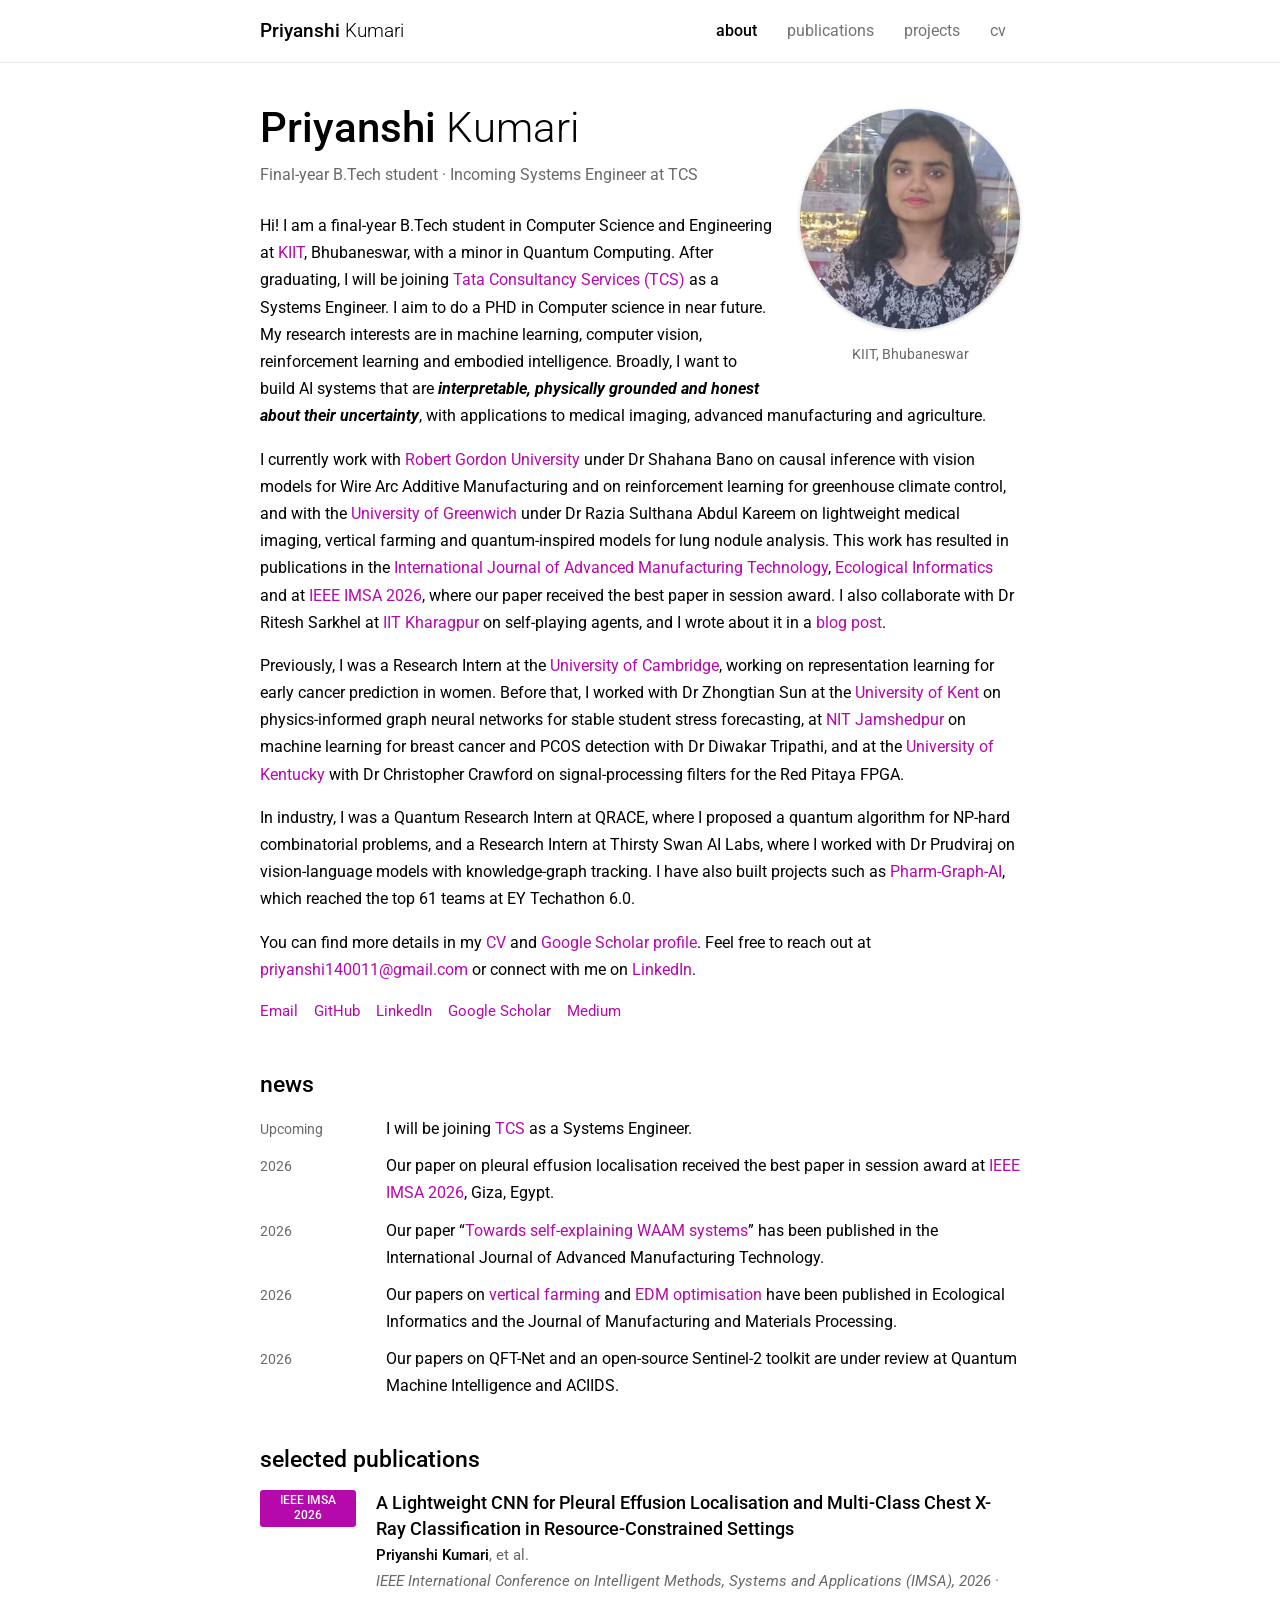
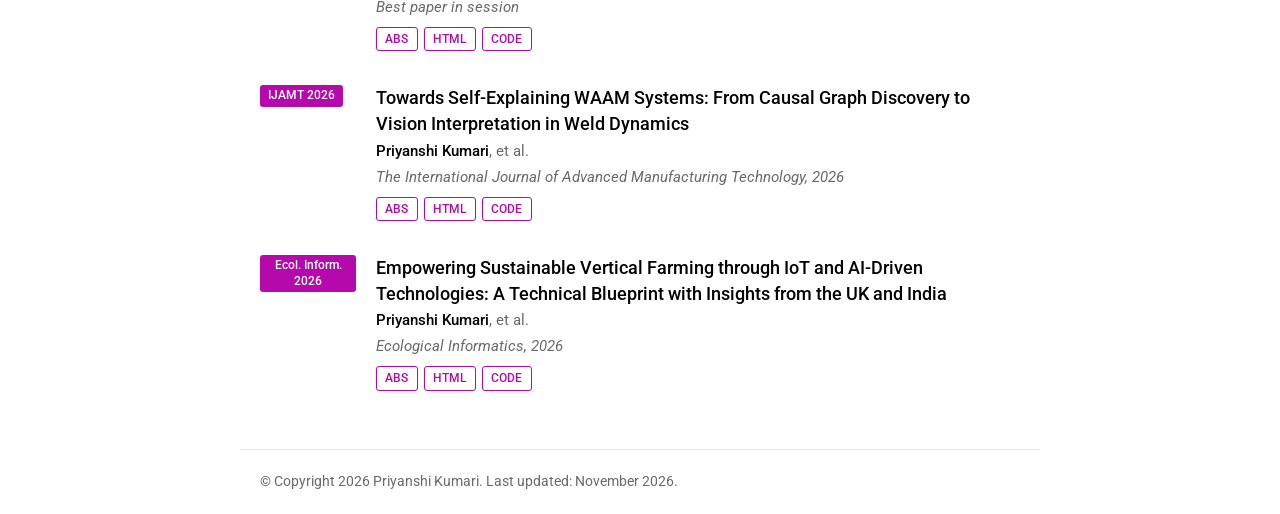
==== commit d3d196e9: "Revise personal details and future aspirations Updated personal introduction and research interests." ====
--- a/index.html
+++ b/index.html
@@ -76,7 +76,7 @@
   <h1><b>Priyanshi</b> Kumari</h1>
   <p style="color:var(--muted);margin-bottom:24px">Final-year B.Tech student · Incoming Systems Engineer at TCS</p>
 
-  <p>Hi! I am a final-year B.Tech student in Computer Science and Engineering at <a href="https://kiit.ac.in/">KIIT</a>, Bhubaneswar, with a minor in Quantum Computing. After graduating, I will join <a href="https://www.tcs.com/">Tata Consultancy Services (TCS)</a> as a Systems Engineer. My research interests are in machine learning, computer vision, reinforcement learning and embodied intelligence. Broadly, I want to build AI systems that are <em><strong>interpretable, physically grounded and honest about their uncertainty</strong></em>, with applications to medical imaging, advanced manufacturing and agriculture.</p>
+  <p>Hi! I am a final-year B.Tech student in Computer Science and Engineering at <a href="https://kiit.ac.in/">KIIT</a>, Bhubaneswar, with a minor in Quantum Computing. After graduating, I will be  joining <a href="https://www.tcs.com/">Tata Consultancy Services (TCS)</a> as a Systems Engineer. I aim to do a PHD in Computer science in near future. My research interests are in machine learning, computer vision, reinforcement learning and embodied intelligence. Broadly, I want to build AI systems that are <em><strong>interpretable, physically grounded and honest about their uncertainty</strong></em>, with applications to medical imaging, advanced manufacturing and agriculture.</p>
 
   <p>I currently work with <a href="https://www.rgu.ac.uk/">Robert Gordon University</a> under Dr Shahana Bano on causal inference with vision models for Wire Arc Additive Manufacturing and on reinforcement learning for greenhouse climate control, and with the <a href="https://www.gre.ac.uk/">University of Greenwich</a> under Dr Razia Sulthana Abdul Kareem on lightweight medical imaging, vertical farming and quantum-inspired models for lung nodule analysis. This work has resulted in publications in the <a href="https://link.springer.com/article/10.1007/s00170-026-19472-w">International Journal of Advanced Manufacturing Technology</a>, <a href="https://www.sciencedirect.com/science/article/pii/S1574954126005078">Ecological Informatics</a> and at <a href="https://ieeexplore.ieee.org/abstract/document/11700259">IEEE IMSA 2026</a>, where our paper received the best paper in session award. I also collaborate with Dr Ritesh Sarkhel at <a href="https://www.iitkgp.ac.in/">IIT Kharagpur</a> on self-playing agents, and I wrote about it in a <a href="https://medium.com/@2305797/self-playing-agents-how-ai-learns-by-practicing-against-itself-79ac9955c31b">blog post</a>.</p>
 
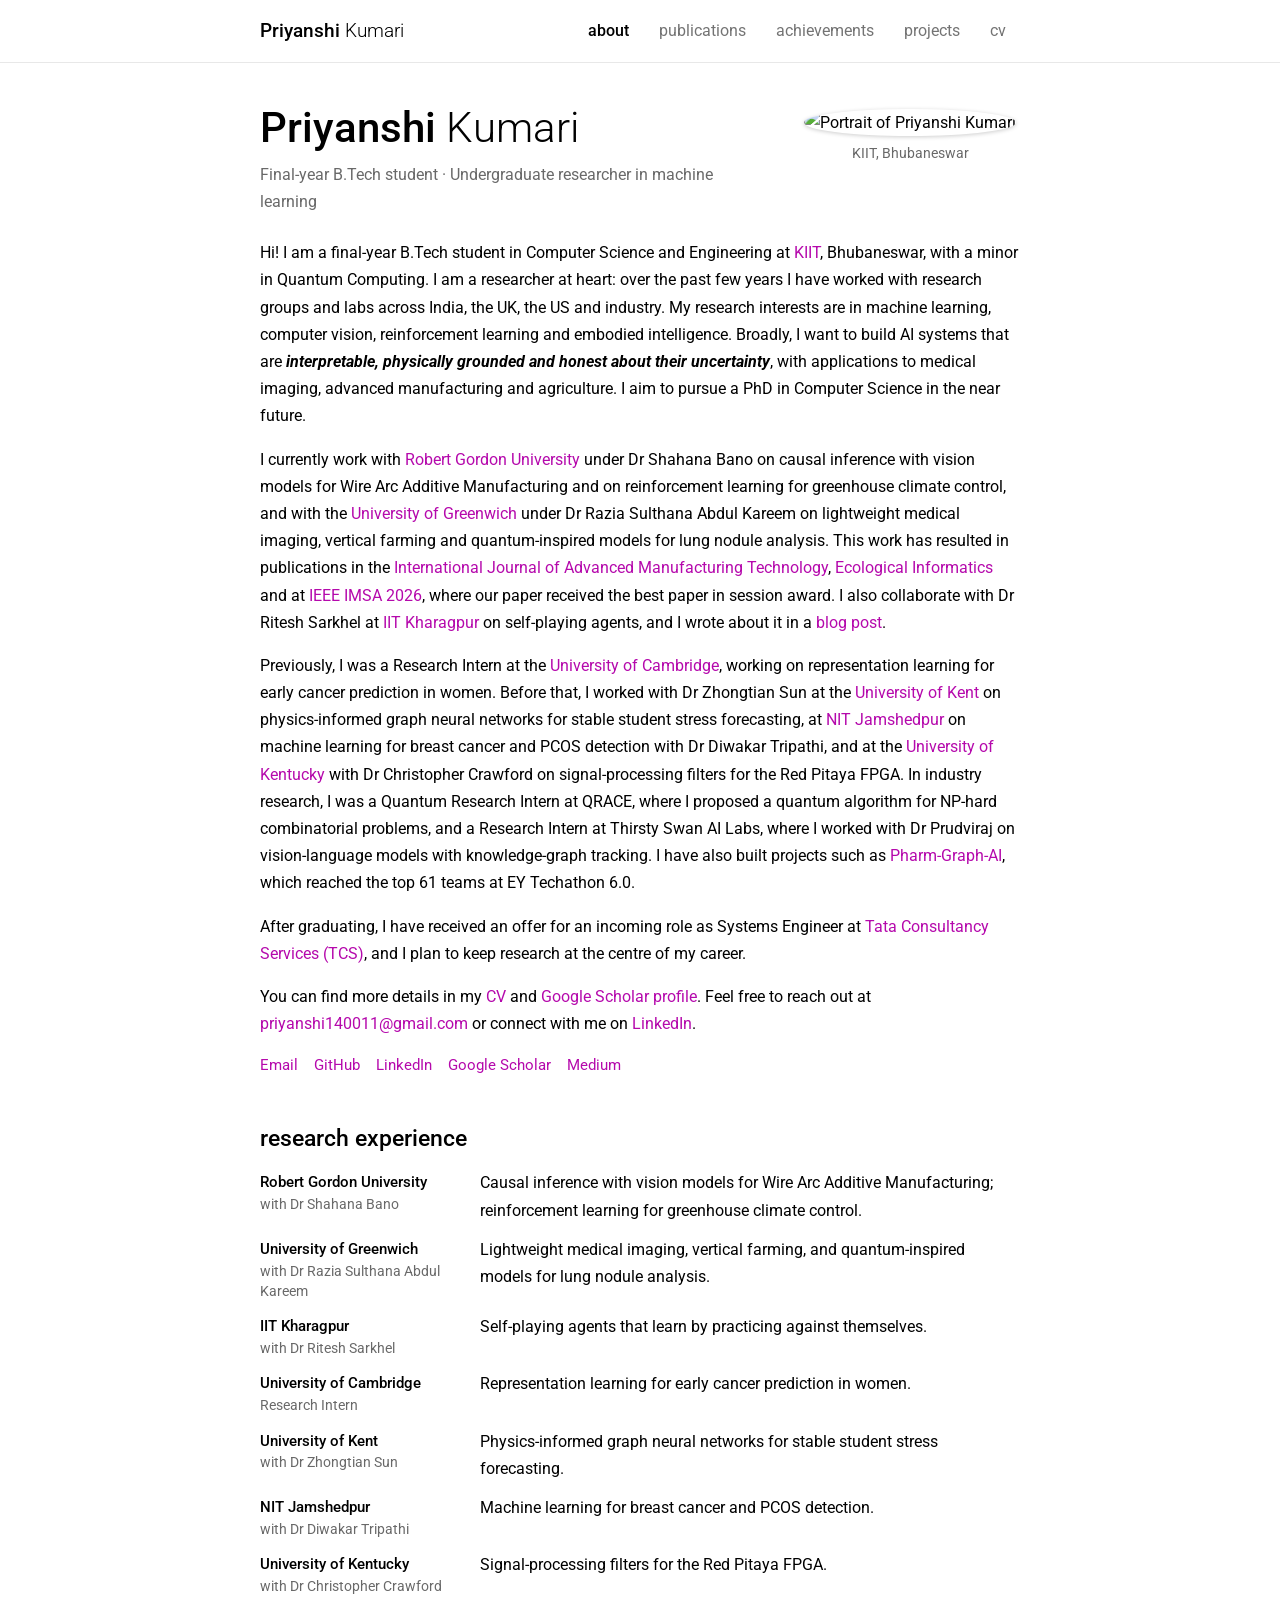
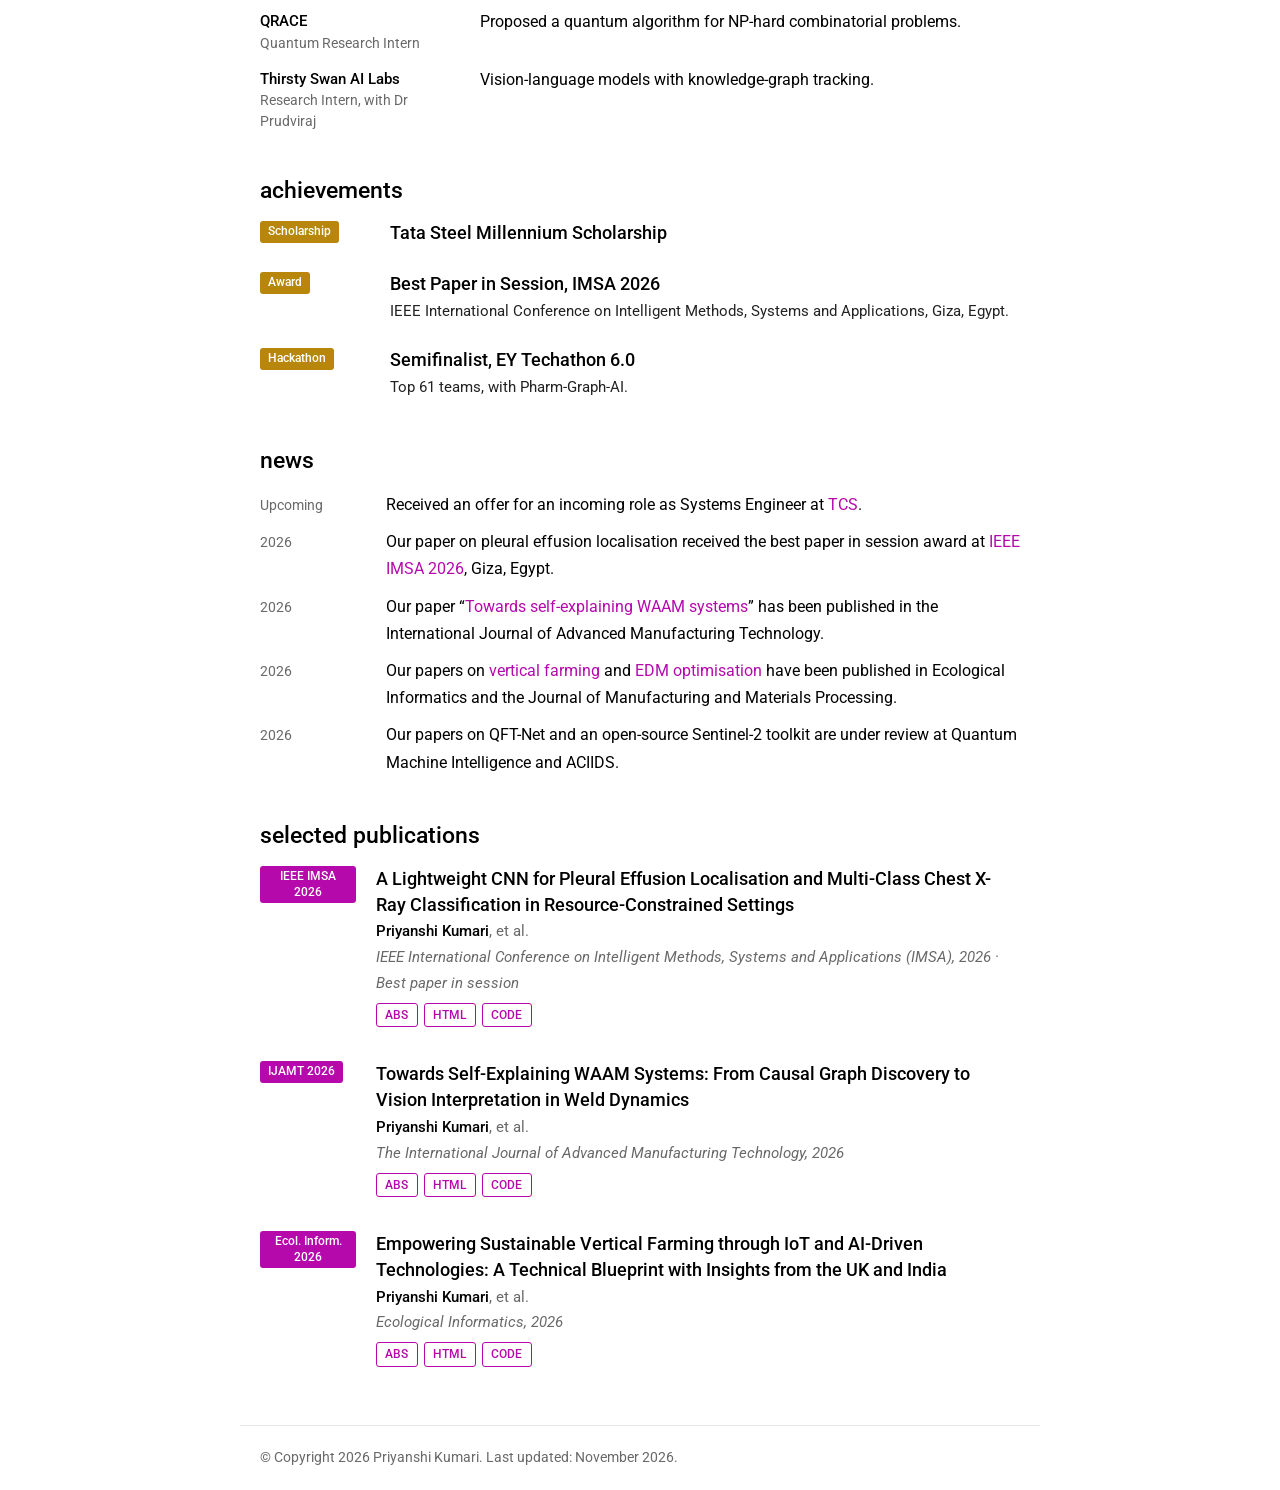
==== commit 9f7da913: "Update index.html" ====
--- a/index.html
+++ b/index.html
@@ -37,10 +37,20 @@
 .news{margin:0;display:grid;grid-template-columns:110px 1fr;gap:10px 16px}
 .news dt{font-size:.88rem;font-weight:400;color:var(--muted);padding-top:3px}
 .news dd{margin:0}
+.exp{margin:0;display:grid;grid-template-columns:200px 1fr;gap:12px 20px}
+.exp dt{font-size:.95rem;font-weight:500;color:var(--ink);line-height:1.5;padding-top:2px}
+.exp dt span{display:block;font-weight:400;font-size:.85rem;color:var(--muted)}
+.exp dd{margin:0}
+.ach{list-style:none;margin:0;padding:0}
+.ach li{display:grid;grid-template-columns:110px 1fr;gap:6px 20px;margin-bottom:24px;align-items:start}
+.ach h3{font-size:1.1rem;font-weight:500;margin:0 0 2px;line-height:1.4}
+.ach p{margin:0;color:#222;font-size:.95rem}
 .pubs{list-style:none;margin:0;padding:0}
 .pubs>li{display:grid;grid-template-columns:96px 1fr;gap:6px 20px;margin-bottom:34px}
 .badge{display:inline-block;width:fit-content;height:fit-content;background:var(--accent);color:#fff;font-size:.75rem;font-weight:500;padding:3px 8px;border-radius:3px;text-align:center;line-height:1.3}
 .badge.rev{background:#6c757d}
+.badge.pre{background:#2f7d6d}
+.badge.ach-b{background:#b8860b}
 .pubs .au{font-size:.95rem;color:var(--muted)}
 .pubs .au b{color:var(--ink);font-weight:500}
 .pubs .ve{font-size:.95rem;font-style:italic;color:var(--muted)}
@@ -56,13 +66,13 @@
 .btn{display:inline-block;border:1px solid var(--accent);color:var(--accent);border-radius:3px;padding:4px 14px;font-weight:500;font-size:.9rem}
 .btn:hover{background:var(--accent);color:#fff;text-decoration:none}
 footer{max-width:800px;margin:0 auto;padding:20px;border-top:1px solid var(--line);color:var(--muted);font-size:.88rem}
-@media(max-width:640px){.profile{float:none;margin:0 auto 20px}h1{font-size:2.1rem}.news{grid-template-columns:1fr;gap:0}.news dd{margin-bottom:12px}.pubs>li{grid-template-columns:1fr}}
+@media(max-width:640px){.profile{float:none;margin:0 auto 20px}h1{font-size:2.1rem}.news{grid-template-columns:1fr;gap:0}.news dd{margin-bottom:12px}.exp{grid-template-columns:1fr;gap:0}.exp dd{margin-bottom:14px}.ach li{grid-template-columns:1fr}.pubs>li{grid-template-columns:1fr}}
 </style>
 </head>
 <body>
 <header><div class="bar">
  <a class="brand" href="#about"><b>Priyanshi</b> Kumari</a>
- <nav aria-label="Pages"><a href="#about" data-v="about">about</a><a href="#publications" data-v="publications">publications</a><a href="#projects" data-v="projects">projects</a><a href="#cv" data-v="cv">cv</a></nav>
+ <nav aria-label="Pages"><a href="#about" data-v="about">about</a><a href="#publications" data-v="publications">publications</a><a href="#achievements" data-v="achievements">achievements</a><a href="#projects" data-v="projects">projects</a><a href="#cv" data-v="cv">cv</a></nav>
 </div></header>
 
 <main>
@@ -70,28 +80,48 @@
 <div class="view" id="v-about" data-title="about">
  <div class="about">
   <div class="profile">
-   <img alt="Portrait of Priyanshi Kumari" width="220" height="220" src="[data-uri]">
+   <img alt="Portrait of Priyanshi Kumari" width="220" height="220" src="profile.jpg" >
    <div class="cap">KIIT, Bhubaneswar</div>
   </div>
   <h1><b>Priyanshi</b> Kumari</h1>
-  <p style="color:var(--muted);margin-bottom:24px">Final-year B.Tech student · Incoming Systems Engineer at TCS</p>
-
-  <p>Hi! I am a final-year B.Tech student in Computer Science and Engineering at <a href="https://kiit.ac.in/">KIIT</a>, Bhubaneswar, with a minor in Quantum Computing. After graduating, I will be  joining <a href="https://www.tcs.com/">Tata Consultancy Services (TCS)</a> as a Systems Engineer. I aim to do a PHD in Computer science in near future. My research interests are in machine learning, computer vision, reinforcement learning and embodied intelligence. Broadly, I want to build AI systems that are <em><strong>interpretable, physically grounded and honest about their uncertainty</strong></em>, with applications to medical imaging, advanced manufacturing and agriculture.</p>
+  <p style="color:var(--muted);margin-bottom:24px">Final-year B.Tech student · Undergraduate researcher in machine learning</p>
+
+  <p>Hi! I am a final-year B.Tech student in Computer Science and Engineering at <a href="https://kiit.ac.in/">KIIT</a>, Bhubaneswar, with a minor in Quantum Computing. I am a researcher at heart: over the past few years I have worked with research groups and labs across India, the UK, the US and industry. My research interests are in machine learning, computer vision, reinforcement learning and embodied intelligence. Broadly, I want to build AI systems that are <em><strong>interpretable, physically grounded and honest about their uncertainty</strong></em>, with applications to medical imaging, advanced manufacturing and agriculture. I aim to pursue a PhD in Computer Science in the near future.</p>
 
   <p>I currently work with <a href="https://www.rgu.ac.uk/">Robert Gordon University</a> under Dr Shahana Bano on causal inference with vision models for Wire Arc Additive Manufacturing and on reinforcement learning for greenhouse climate control, and with the <a href="https://www.gre.ac.uk/">University of Greenwich</a> under Dr Razia Sulthana Abdul Kareem on lightweight medical imaging, vertical farming and quantum-inspired models for lung nodule analysis. This work has resulted in publications in the <a href="https://link.springer.com/article/10.1007/s00170-026-19472-w">International Journal of Advanced Manufacturing Technology</a>, <a href="https://www.sciencedirect.com/science/article/pii/S1574954126005078">Ecological Informatics</a> and at <a href="https://ieeexplore.ieee.org/abstract/document/11700259">IEEE IMSA 2026</a>, where our paper received the best paper in session award. I also collaborate with Dr Ritesh Sarkhel at <a href="https://www.iitkgp.ac.in/">IIT Kharagpur</a> on self-playing agents, and I wrote about it in a <a href="https://medium.com/@2305797/self-playing-agents-how-ai-learns-by-practicing-against-itself-79ac9955c31b">blog post</a>.</p>
 
-  <p>Previously, I was a Research Intern at the <a href="https://www.cam.ac.uk/">University of Cambridge</a>, working on representation learning for early cancer prediction in women. Before that, I worked with Dr Zhongtian Sun at the <a href="https://www.kent.ac.uk/">University of Kent</a> on physics-informed graph neural networks for stable student stress forecasting, at <a href="https://www.nitjsr.ac.in/">NIT Jamshedpur</a> on machine learning for breast cancer and PCOS detection with Dr Diwakar Tripathi, and at the <a href="https://www.uky.edu/">University of Kentucky</a> with Dr Christopher Crawford on signal-processing filters for the Red Pitaya FPGA.</p>
-
-  <p>In industry, I was a Quantum Research Intern at QRACE, where I proposed a quantum algorithm for NP-hard combinatorial problems, and a Research Intern at Thirsty Swan AI Labs, where I worked with Dr Prudviraj on vision-language models with knowledge-graph tracking. I have also built projects such as <a href="https://github.com/Priyuan/pharmGraph">Pharm-Graph-AI</a>, which reached the top 61 teams at EY Techathon 6.0.</p>
+  <p>Previously, I was a Research Intern at the <a href="https://www.cam.ac.uk/">University of Cambridge</a>, working on representation learning for early cancer prediction in women. Before that, I worked with Dr Zhongtian Sun at the <a href="https://www.kent.ac.uk/">University of Kent</a> on physics-informed graph neural networks for stable student stress forecasting, at <a href="https://www.nitjsr.ac.in/">NIT Jamshedpur</a> on machine learning for breast cancer and PCOS detection with Dr Diwakar Tripathi, and at the <a href="https://www.uky.edu/">University of Kentucky</a> with Dr Christopher Crawford on signal-processing filters for the Red Pitaya FPGA. In industry research, I was a Quantum Research Intern at QRACE, where I proposed a quantum algorithm for NP-hard combinatorial problems, and a Research Intern at Thirsty Swan AI Labs, where I worked with Dr Prudviraj on vision-language models with knowledge-graph tracking. I have also built projects such as <a href="https://github.com/Priyuan/pharmGraph">Pharm-Graph-AI</a>, which reached the top 61 teams at EY Techathon 6.0.</p>
+
+  <p>After graduating, I have received an offer for an incoming role as Systems Engineer at <a href="https://www.tcs.com/">Tata Consultancy Services (TCS)</a>, and I plan to keep research at the centre of my career.</p>
 
   <p>You can find more details in my <a href="#cv">CV</a> and <a href="https://scholar.google.com/citations?user=3JLa34oAAAAJ&amp;hl=en">Google Scholar profile</a>. Feel free to reach out at <a href="mailto:priyanshi140011@gmail.com">priyanshi140011@gmail.com</a> or connect with me on <a href="https://www.linkedin.com/in/priyanshi-kumari-ab22242b3/">LinkedIn</a>.</p>
 
   <div class="social"><a href="mailto:priyanshi140011@gmail.com">Email</a><a href="https://github.com/Priyuan">GitHub</a><a href="https://www.linkedin.com/in/priyanshi-kumari-ab22242b3/">LinkedIn</a><a href="https://scholar.google.com/citations?user=3JLa34oAAAAJ&amp;hl=en">Google Scholar</a><a href="https://medium.com/@2305797/self-playing-agents-how-ai-learns-by-practicing-against-itself-79ac9955c31b">Medium</a></div>
  </div>
 
+ <h2>research experience</h2>
+ <dl class="exp">
+  <dt>Robert Gordon University<span>with Dr Shahana Bano</span></dt><dd>Causal inference with vision models for Wire Arc Additive Manufacturing; reinforcement learning for greenhouse climate control.</dd>
+  <dt>University of Greenwich<span>with Dr Razia Sulthana Abdul Kareem</span></dt><dd>Lightweight medical imaging, vertical farming, and quantum-inspired models for lung nodule analysis.</dd>
+  <dt>IIT Kharagpur<span>with Dr Ritesh Sarkhel</span></dt><dd>Self-playing agents that learn by practicing against themselves.</dd>
+  <dt>University of Cambridge<span>Research Intern</span></dt><dd>Representation learning for early cancer prediction in women.</dd>
+  <dt>University of Kent<span>with Dr Zhongtian Sun</span></dt><dd>Physics-informed graph neural networks for stable student stress forecasting.</dd>
+  <dt>NIT Jamshedpur<span>with Dr Diwakar Tripathi</span></dt><dd>Machine learning for breast cancer and PCOS detection.</dd>
+  <dt>University of Kentucky<span>with Dr Christopher Crawford</span></dt><dd>Signal-processing filters for the Red Pitaya FPGA.</dd>
+  <dt>QRACE<span>Quantum Research Intern</span></dt><dd>Proposed a quantum algorithm for NP-hard combinatorial problems.</dd>
+  <dt>Thirsty Swan AI Labs<span>Research Intern, with Dr Prudviraj</span></dt><dd>Vision-language models with knowledge-graph tracking.</dd>
+ </dl>
+
+ <h2><a href="#achievements">achievements</a></h2>
+ <ul class="ach">
+  <li><span class="badge ach-b">Scholarship</span><div><h3>Tata Steel Millennium Scholarship</h3></div></li>
+  <li><span class="badge ach-b">Award</span><div><h3>Best Paper in Session, IMSA 2026</h3><p>IEEE International Conference on Intelligent Methods, Systems and Applications, Giza, Egypt.</p></div></li>
+  <li><span class="badge ach-b">Hackathon</span><div><h3>Semifinalist, EY Techathon 6.0</h3><p>Top 61 teams, with Pharm-Graph-AI.</p></div></li>
+ </ul>
+
  <h2>news</h2>
  <dl class="news">
-  <dt>Upcoming</dt><dd>I will be joining <a href="https://www.tcs.com/">TCS</a> as a Systems Engineer.</dd>
+  <dt>Upcoming</dt><dd>Received an offer for an incoming role as Systems Engineer at <a href="https://www.tcs.com/">TCS</a>.</dd>
   <dt>2026</dt><dd>Our paper on pleural effusion localisation received the best paper in session award at <a href="https://ieeexplore.ieee.org/abstract/document/11700259">IEEE IMSA 2026</a>, Giza, Egypt.</dd>
   <dt>2026</dt><dd>Our paper “<a href="https://link.springer.com/article/10.1007/s00170-026-19472-w">Towards self-explaining WAAM systems</a>” has been published in the International Journal of Advanced Manufacturing Technology.</dd>
   <dt>2026</dt><dd>Our papers on <a href="https://www.sciencedirect.com/science/article/pii/S1574954126005078">vertical farming</a> and <a href="https://www.mdpi.com/2504-4494/10/11/505">EDM optimisation</a> have been published in Ecological Informatics and the Journal of Manufacturing and Materials Processing.</dd>
@@ -107,8 +137,21 @@
  <p style="color:var(--muted)">An up-to-date list is on <a href="https://scholar.google.com/citations?user=3JLa34oAAAAJ&amp;hl=en">Google Scholar</a>.</p>
  <h2>published</h2>
  <ul class="pubs" id="pub-list"></ul>
+ <div id="pre-wrap">
+  <h2>preprints</h2>
+  <ul class="pubs" id="pre-list"></ul>
+ </div>
  <h2>under review</h2>
  <ul class="pubs" id="rev-list"></ul>
+</div>
+
+<div class="view" id="v-achievements" data-title="achievements">
+ <h1>achievements</h1>
+ <ul class="ach" style="margin-top:24px">
+  <li><span class="badge ach-b">Scholarship</span><div><h3>Tata Steel Millennium Scholarship</h3></div></li>
+  <li><span class="badge ach-b">Award</span><div><h3>Best Paper in Session, IMSA 2026</h3><p>Awarded at the IEEE International Conference on Intelligent Methods, Systems and Applications (IMSA 2026), Giza, Egypt, for “A Lightweight CNN for Pleural Effusion Localisation and Multi-Class Chest X-Ray Classification in Resource-Constrained Settings”.</p></div></li>
+  <li><span class="badge ach-b">Hackathon</span><div><h3>Semifinalist, EY Techathon 6.0</h3><p>Reached the top 61 teams with <a href="https://github.com/Priyuan/pharmGraph">Pharm-Graph-AI</a>, an agentic AI platform for drug repurposing research.</p></div></li>
+ </ul>
 </div>
 
 <div class="view" id="v-projects" data-title="projects">
@@ -145,6 +188,10 @@
   {v:'JMMP 2026',t:'Physics-Based Optimisation for Electrical Discharge Machining',a:[ME,'et al.'],ve:'Journal of Manufacturing and Materials Processing, 10(11):505, 2026',paper:'https://www.mdpi.com/2504-4494/10/11/505',code:CODE_FALLBACK,
    abs:'Electrical discharge machining (EDM) involves trade-offs between machining quality and efficiency that are hard to tune by trial and error. We use physics-based modelling of the process to guide optimisation of EDM parameters.'}
  ];
+ /* PREPRINTS: add entries here, one per preprint, copied from Google Scholar. Example:
+  {v:'arXiv',t:'Paper title',a:[ME,'Co-author'],ve:'arXiv preprint arXiv:XXXX.XXXXX, 2026',paper:'https://arxiv.org/abs/XXXX.XXXXX',code:CODE_FALLBACK,abs:'Abstract text.'}
+ The "preprints" heading stays hidden while this list is empty. */
+ var pres=[];
  var revs=[
   {v:'Under review',t:'QFT-Net: A Quantum-Inspired, Fractal and Topological Deep Learning Framework for Pulmonary Nodule Characterization',a:[ME,'Razia Sulthana Abdul Kareem'],ve:'Under review at Quantum Machine Intelligence',code:CODE_FALLBACK,sel:1,
    abs:'Early and reliable characterization of pulmonary nodules from computed tomography is essential for improving lung cancer diagnosis. This study presents QFT-Net, a unified deep learning framework that integrates four complementary paradigms for interpretable nodule characterization: a quantum-inspired state space encoder with learnable rotation and entanglement operations, a multiscale fractal attention mechanism, topological persistence pooling for shape-invariant descriptors, and a chaos-theoretic uncertainty module based on Lyapunov exponents and Kolmogorov entropy. These are combined with concept-bottleneck learning, prototype-based reasoning and an entropy-based safety filter that defers uncertain predictions to clinical experts. On a subset of LIDC-IDRI with multi-radiologist consensus nodules, 5-fold cross-validation yields a mean AUC-ROC of 0.946 ± 0.030, with an out-of-fold accuracy of 86.98% and an F1-score of 83.2%. The topological β1 feature differs markedly between benign and malignant cases (0.23 vs. 0.61, p < 0.001), supporting topological descriptors as interpretable morphological biomarkers.'},
@@ -154,14 +201,17 @@
  function esc(s){var d=document.createElement('div');d.textContent=s;return d.innerHTML}
  function item(p,i,pre){
   var id=pre+i,au=p.a.map(function(n){return n===ME?'<b>'+esc(n)+'</b>':esc(n)}).join(', ');
+  var cls=p.v==='Under review'?' rev':(p.v==='arXiv'||p.v==='Preprint'?' pre':'');
   var li=document.createElement('li');
-  li.innerHTML='<span class="badge'+(p.v==='Under review'?' rev':'')+'">'+esc(p.v)+'</span><div><h3 class="post">'+esc(p.t)+'</h3><div class="au">'+au+'</div><div class="ve">'+esc(p.ve)+'</div><div class="links"><button type="button" aria-expanded="false" aria-controls="'+id+'">Abs</button>'+(p.paper?'<a href="'+p.paper+'">HTML</a>':'')+'<a href="'+p.code+'">Code</a></div><div class="abs" id="'+id+'">'+esc(p.abs)+'</div></div>';
+  li.innerHTML='<span class="badge'+cls+'">'+esc(p.v)+'</span><div><h3 class="post">'+esc(p.t)+'</h3><div class="au">'+au+'</div><div class="ve">'+esc(p.ve)+'</div><div class="links">'+(p.abs?'<button type="button" aria-expanded="false" aria-controls="'+id+'">Abs</button>':'')+(p.paper?'<a href="'+p.paper+'">HTML</a>':'')+'<a href="'+(p.code||CODE_FALLBACK)+'">Code</a></div>'+(p.abs?'<div class="abs" id="'+id+'">'+esc(p.abs)+'</div>':'')+'</div>';
   var b=li.querySelector('button'),box=li.querySelector('.abs');
-  b.addEventListener('click',function(){var o=box.classList.toggle('open');b.classList.toggle('on',o);b.setAttribute('aria-expanded',o)});
+  if(b&&box)b.addEventListener('click',function(){var o=box.classList.toggle('open');b.classList.toggle('on',o);b.setAttribute('aria-expanded',o)});
   return li;
  }
- var all=pubs.concat(revs);
+ var all=pubs.concat(pres).concat(revs);
  pubs.forEach(function(p,i){document.getElementById('pub-list').appendChild(item(p,i,'p'))});
+ pres.forEach(function(p,i){document.getElementById('pre-list').appendChild(item(p,i,'x'))});
+ document.getElementById('pre-wrap').style.display=pres.length?'block':'none';
  revs.forEach(function(p,i){document.getElementById('rev-list').appendChild(item(p,i,'r'))});
  all.filter(function(p){return p.sel}).slice(0,3).forEach(function(p,i){document.getElementById('selected').appendChild(item(p,i,'s'))});
 
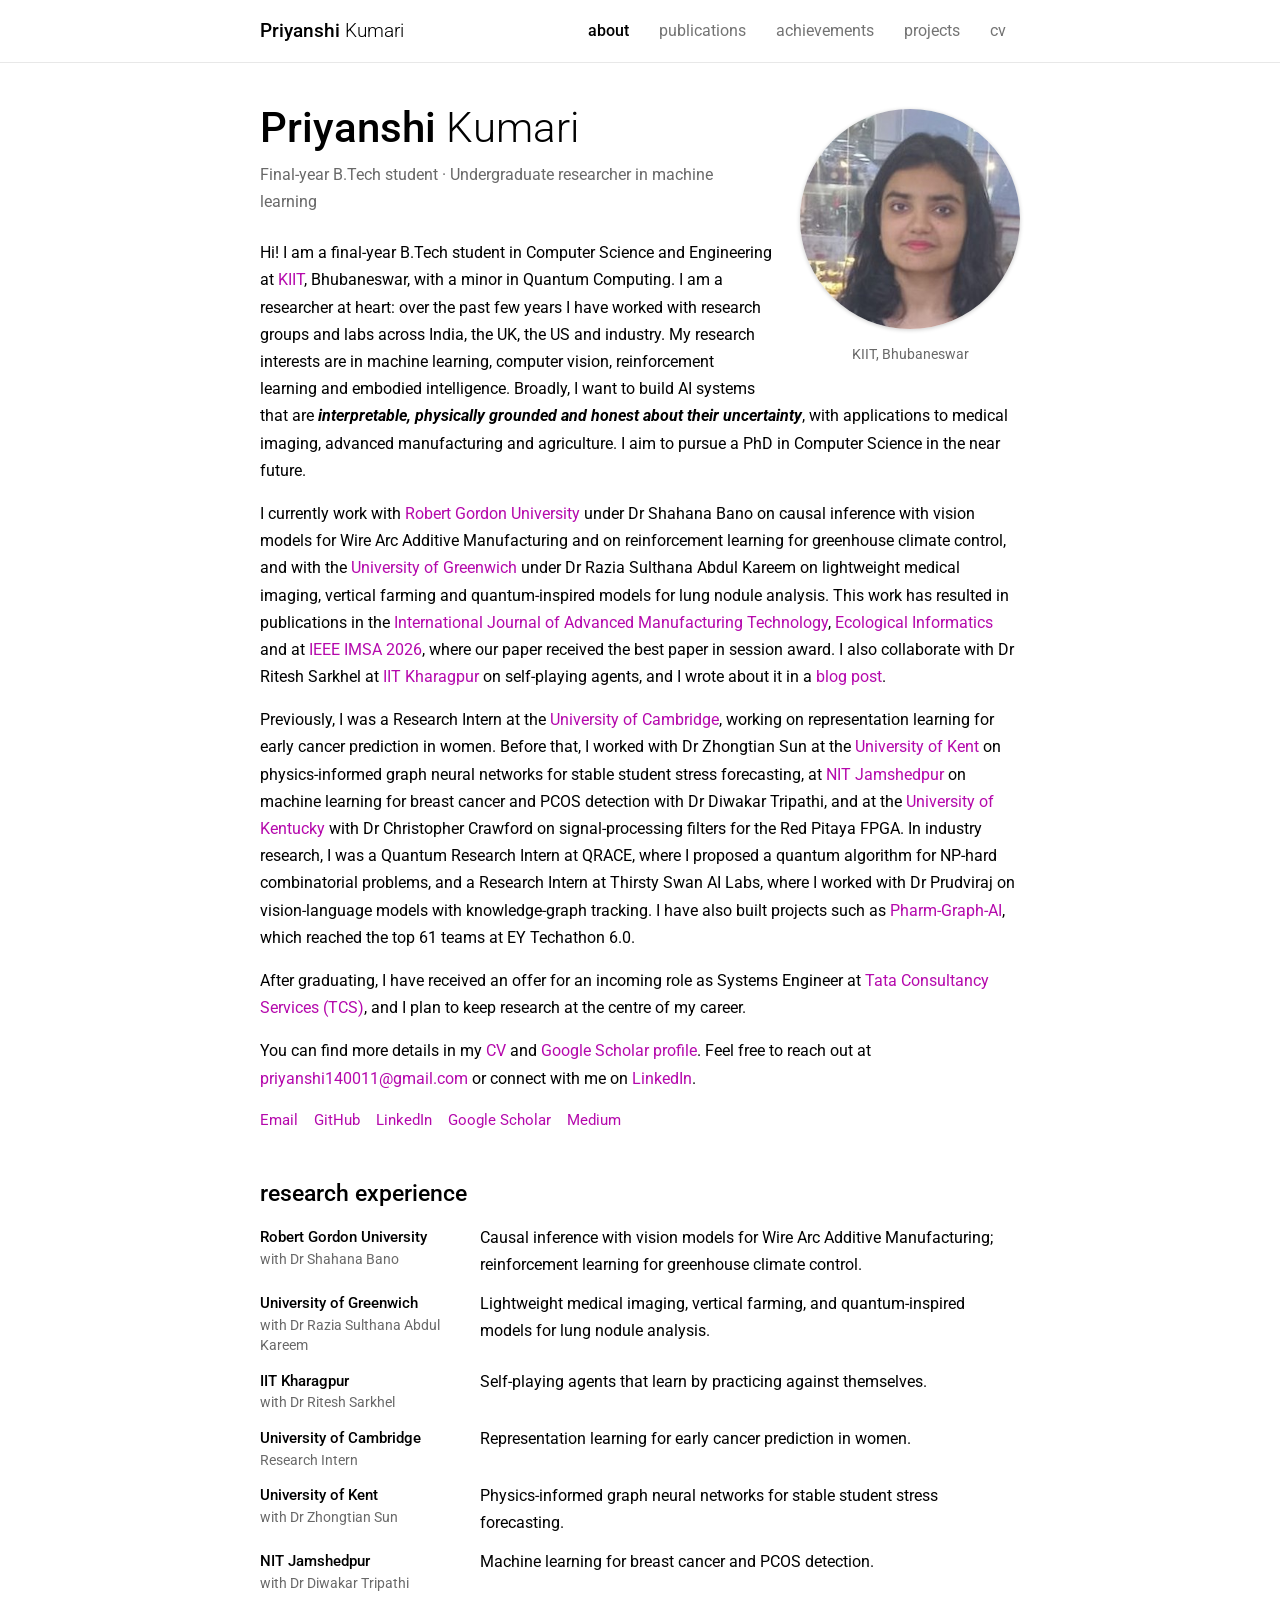
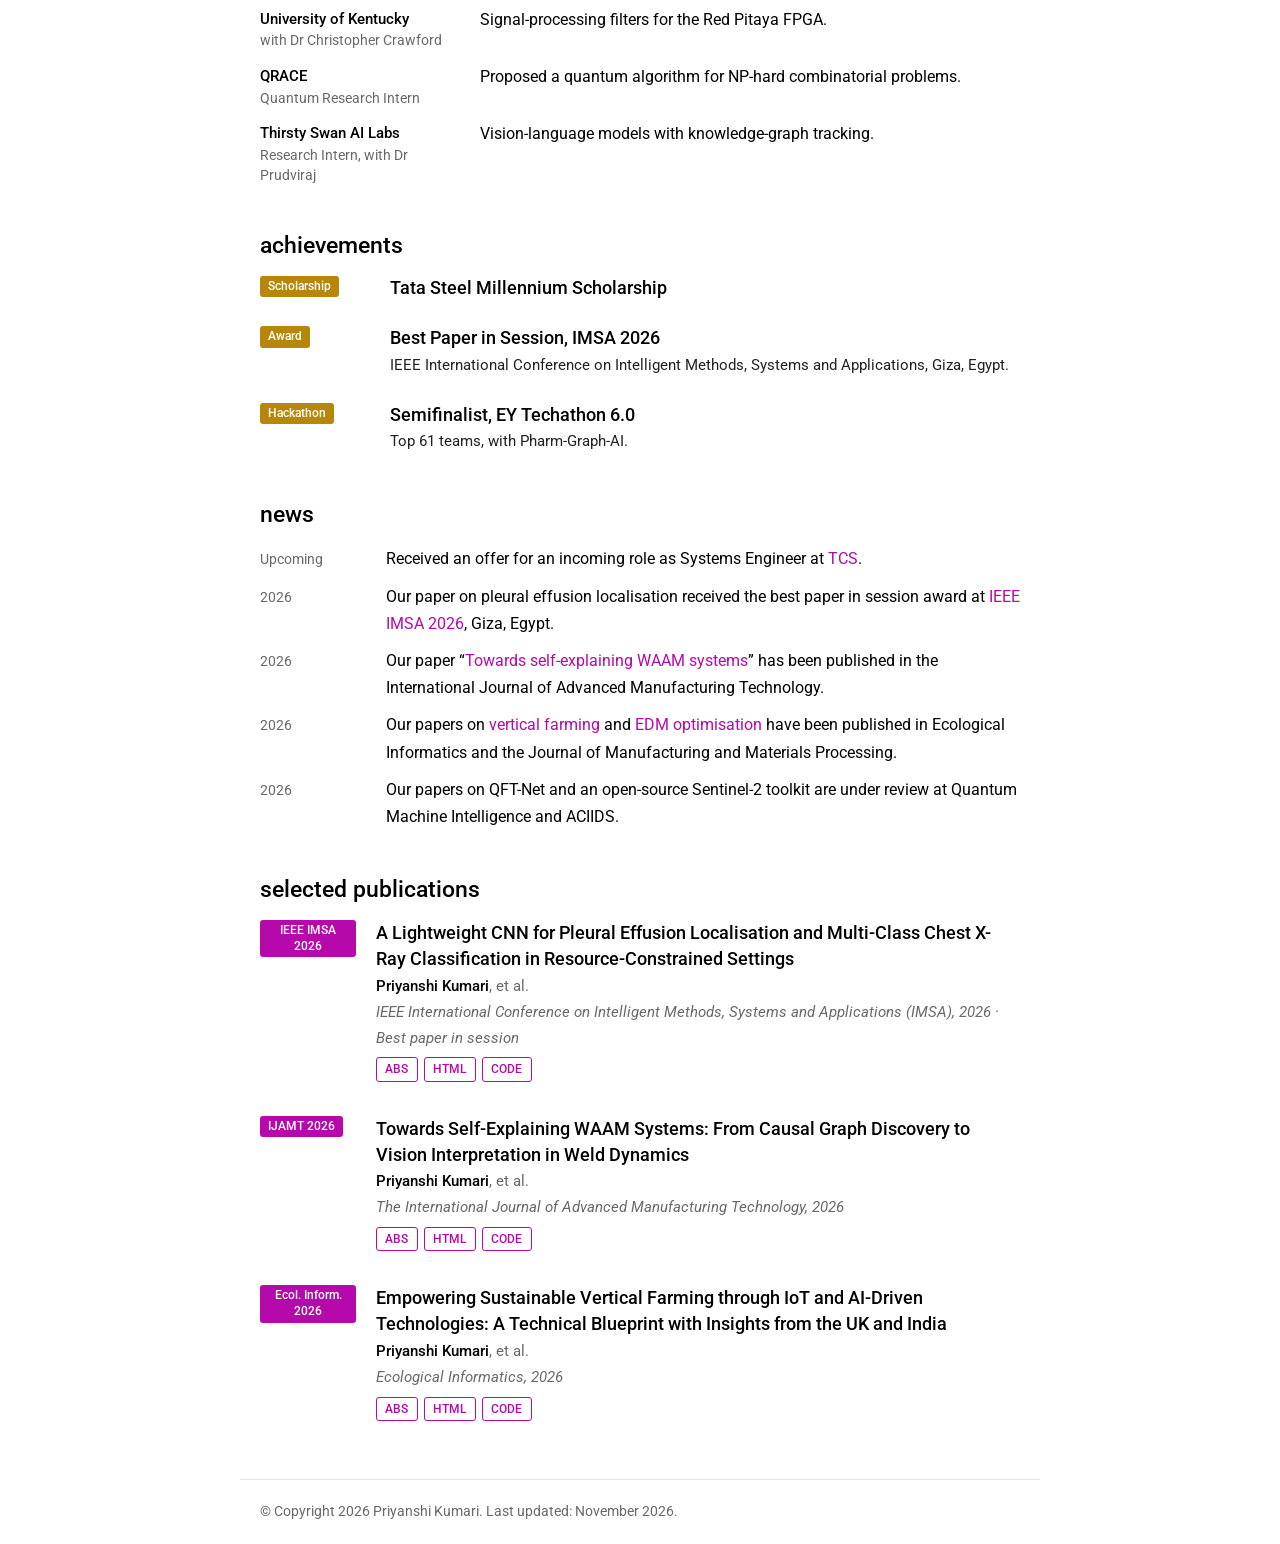
==== commit c6fabd6c: "Update index.html" ====
--- a/index.html
+++ b/index.html
@@ -30,7 +30,7 @@
 h2 a{color:var(--ink)}
 h3.post{font-size:1.15rem;font-weight:500;margin:0 0 2px;line-height:1.4}
 .profile{float:right;width:220px;margin:6px 0 16px 28px;text-align:center}
-.profile img{width:100%;height:auto;border-radius:50%;aspect-ratio:1/1;object-fit:cover;object-position:50% 20%;box-shadow:0 1px 4px rgba(0,0,0,.2)}
+.profile img{width:100%;height:auto;border-radius:50%;aspect-ratio:1/1;object-fit:cover;object-position:50% 50%;box-shadow:0 1px 4px rgba(0,0,0,.2)}
 .profile .cap{font-size:.85rem;color:var(--muted);margin-top:8px;line-height:1.4}
 .about p{margin:0 0 16px}
 .social{margin:8px 0 0;font-size:.95rem;display:flex;flex-wrap:wrap;gap:4px 16px;clear:both}
@@ -80,7 +80,7 @@
 <div class="view" id="v-about" data-title="about">
  <div class="about">
   <div class="profile">
-   <img alt="Portrait of Priyanshi Kumari" width="220" height="220" src="profile.jpg" >
+   <img alt="Portrait of Priyanshi Kumari" width="220" height="220" src="[data-uri]" >
    <div class="cap">KIIT, Bhubaneswar</div>
   </div>
   <h1><b>Priyanshi</b> Kumari</h1>
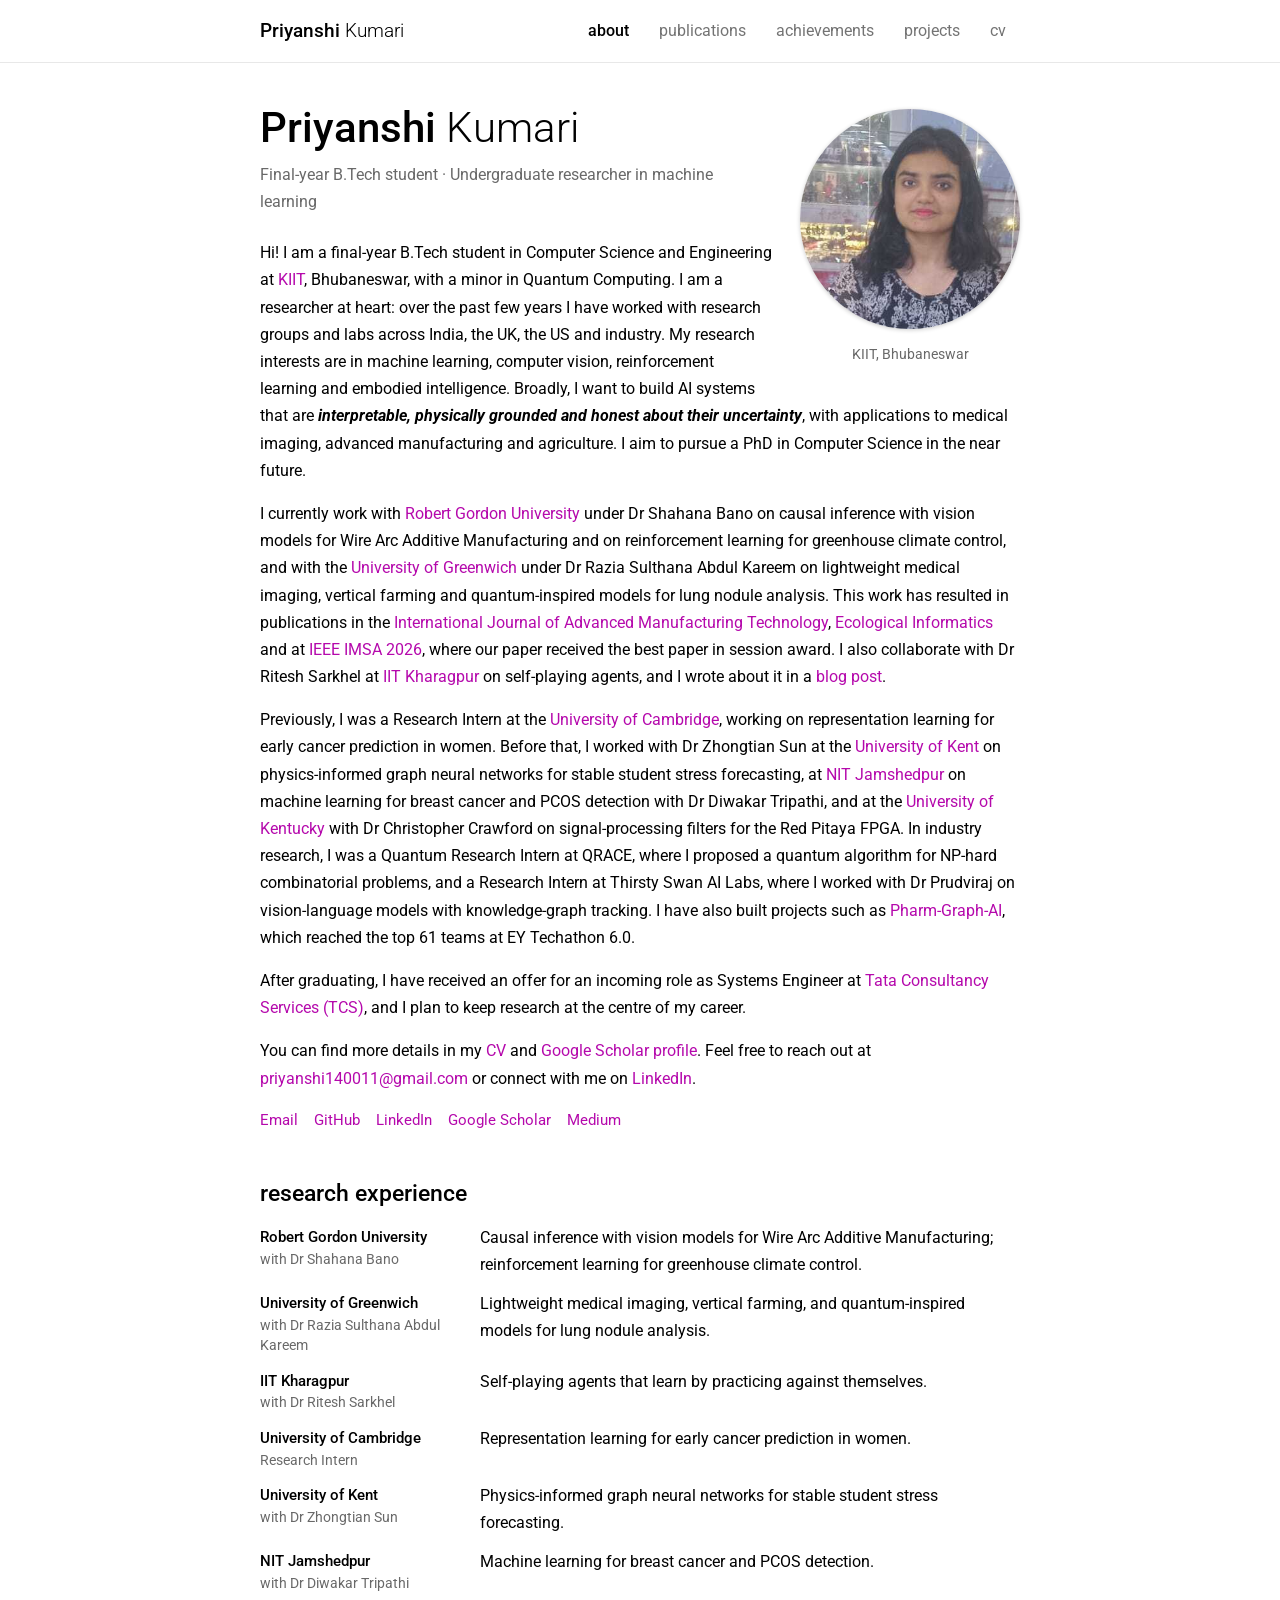
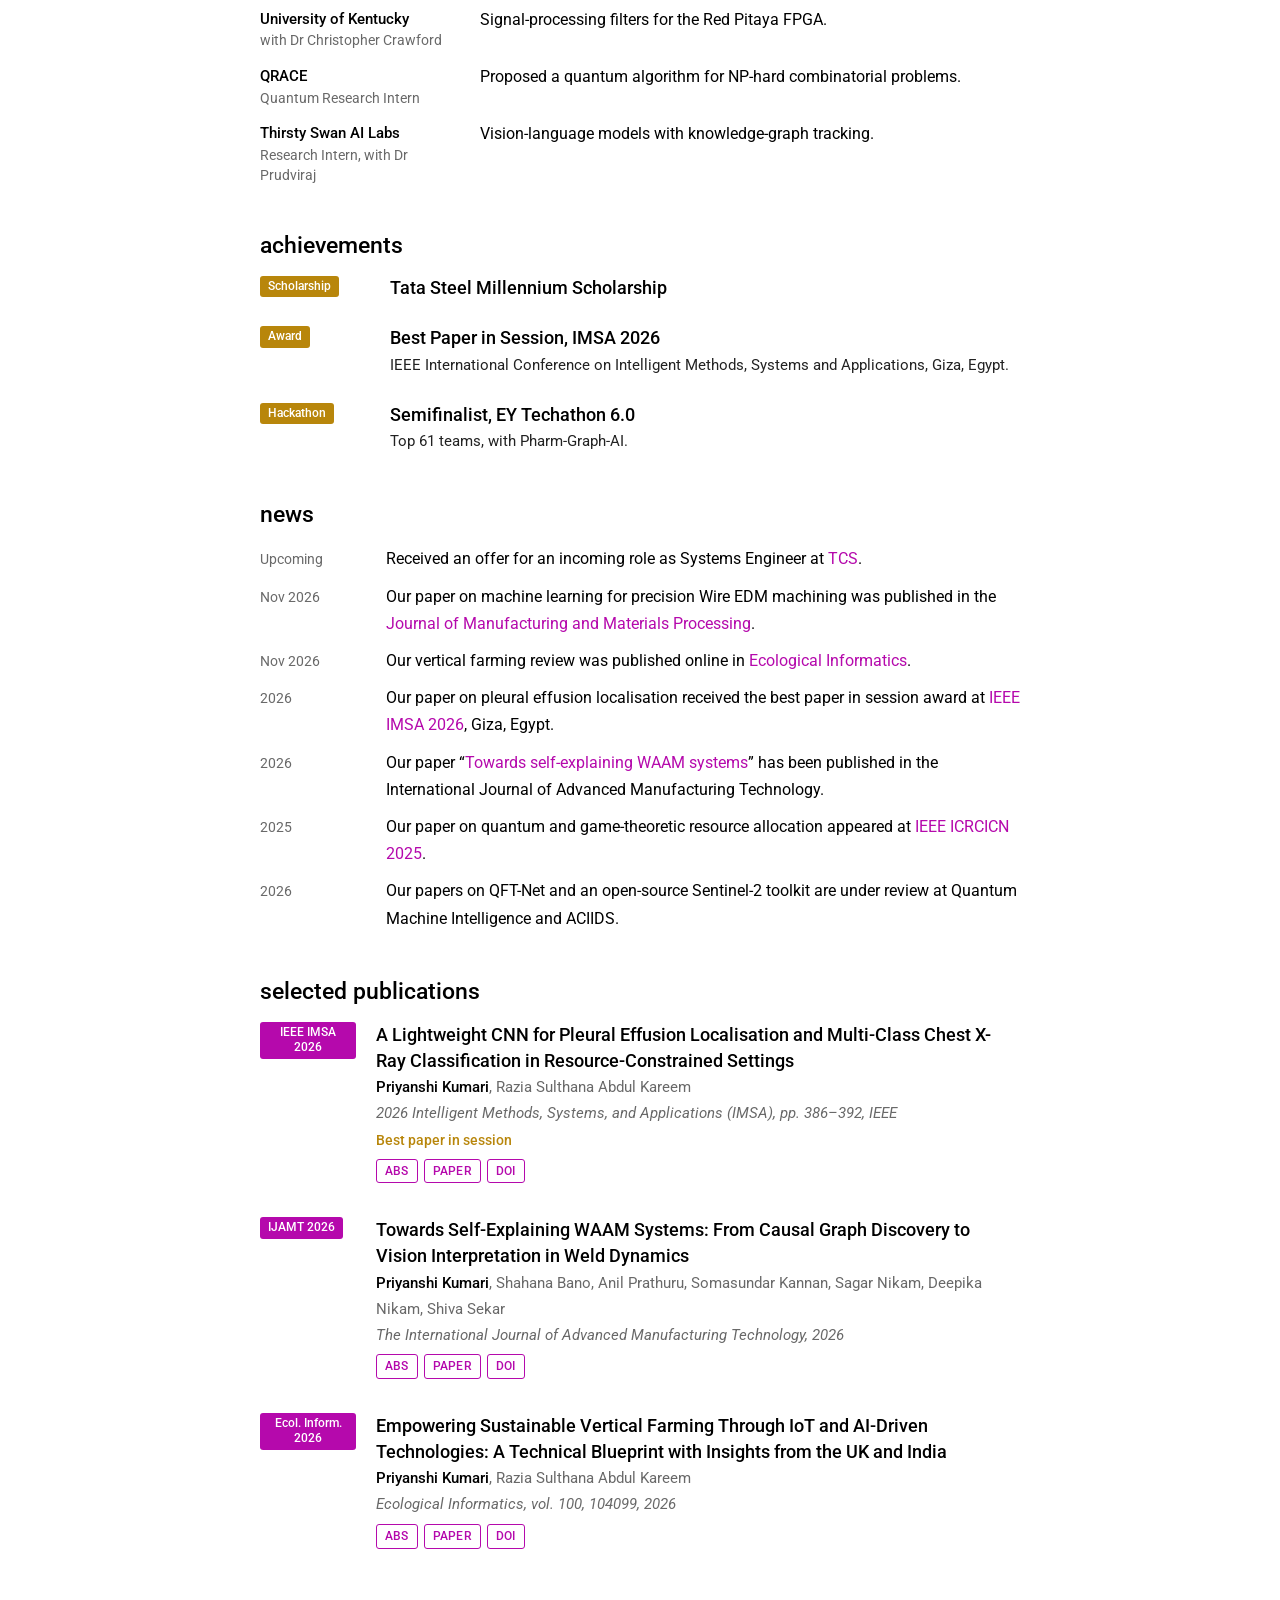
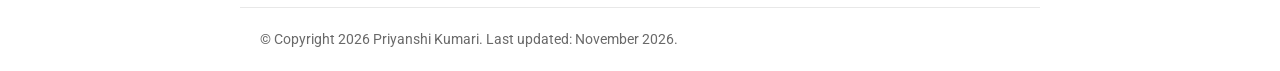
==== commit caded6e1: "Update index.html" ====
--- a/index.html
+++ b/index.html
@@ -30,7 +30,7 @@
 h2 a{color:var(--ink)}
 h3.post{font-size:1.15rem;font-weight:500;margin:0 0 2px;line-height:1.4}
 .profile{float:right;width:220px;margin:6px 0 16px 28px;text-align:center}
-.profile img{width:100%;height:auto;border-radius:50%;aspect-ratio:1/1;object-fit:cover;object-position:50% 50%;box-shadow:0 1px 4px rgba(0,0,0,.2)}
+.profile img{width:100%;height:auto;border-radius:50%;aspect-ratio:1/1;object-fit:cover;object-position:50% 20%;box-shadow:0 1px 4px rgba(0,0,0,.2)}
 .profile .cap{font-size:.85rem;color:var(--muted);margin-top:8px;line-height:1.4}
 .about p{margin:0 0 16px}
 .social{margin:8px 0 0;font-size:.95rem;display:flex;flex-wrap:wrap;gap:4px 16px;clear:both}
@@ -54,6 +54,7 @@
 .pubs .au{font-size:.95rem;color:var(--muted)}
 .pubs .au b{color:var(--ink);font-weight:500}
 .pubs .ve{font-size:.95rem;font-style:italic;color:var(--muted)}
+.pubs .aw{font-size:.88rem;font-weight:500;color:#b8860b;margin-top:2px}
 .links{margin-top:6px;display:flex;flex-wrap:wrap;gap:6px}
 .links a,.links button{font:500 .72rem Roboto,sans-serif;text-transform:uppercase;letter-spacing:.02em;color:var(--accent);background:#fff;border:1px solid var(--accent);border-radius:3px;padding:2px 8px;cursor:pointer;line-height:1.6}
 .links a:hover,.links button:hover{background:var(--accent);color:#fff;text-decoration:none}
@@ -80,7 +81,7 @@
 <div class="view" id="v-about" data-title="about">
  <div class="about">
   <div class="profile">
-   <img alt="Portrait of Priyanshi Kumari" width="220" height="220" src="[data-uri]" >
+   <img alt="Portrait of Priyanshi Kumari" width="220" height="220" src="[data-uri]" >
    <div class="cap">KIIT, Bhubaneswar</div>
   </div>
   <h1><b>Priyanshi</b> Kumari</h1>
@@ -122,9 +123,11 @@
  <h2>news</h2>
  <dl class="news">
   <dt>Upcoming</dt><dd>Received an offer for an incoming role as Systems Engineer at <a href="https://www.tcs.com/">TCS</a>.</dd>
+  <dt>Nov 2026</dt><dd>Our paper on machine learning for precision Wire EDM machining was published in the <a href="https://www.mdpi.com/2504-4494/10/11/505">Journal of Manufacturing and Materials Processing</a>.</dd>
+  <dt>Nov 2026</dt><dd>Our vertical farming review was published online in <a href="https://www.sciencedirect.com/science/article/pii/S1574954126005078">Ecological Informatics</a>.</dd>
   <dt>2026</dt><dd>Our paper on pleural effusion localisation received the best paper in session award at <a href="https://ieeexplore.ieee.org/abstract/document/11700259">IEEE IMSA 2026</a>, Giza, Egypt.</dd>
   <dt>2026</dt><dd>Our paper “<a href="https://link.springer.com/article/10.1007/s00170-026-19472-w">Towards self-explaining WAAM systems</a>” has been published in the International Journal of Advanced Manufacturing Technology.</dd>
-  <dt>2026</dt><dd>Our papers on <a href="https://www.sciencedirect.com/science/article/pii/S1574954126005078">vertical farming</a> and <a href="https://www.mdpi.com/2504-4494/10/11/505">EDM optimisation</a> have been published in Ecological Informatics and the Journal of Manufacturing and Materials Processing.</dd>
+  <dt>2025</dt><dd>Our paper on quantum and game-theoretic resource allocation appeared at <a href="https://ieeexplore.ieee.org/abstract/document/11364802/">IEEE ICRCICN 2025</a>.</dd>
   <dt>2026</dt><dd>Our papers on QFT-Net and an open-source Sentinel-2 toolkit are under review at Quantum Machine Intelligence and ACIIDS.</dd>
  </dl>
 
@@ -177,19 +180,48 @@
  var ME='Priyanshi Kumari';
  var CODE_FALLBACK='https://github.com/Priyuan';
  var pubs=[
-  {v:'IEEE IMSA 2026',t:'A Lightweight CNN for Pleural Effusion Localisation and Multi-Class Chest X-Ray Classification in Resource-Constrained Settings',a:[ME,'et al.'],ve:'IEEE International Conference on Intelligent Methods, Systems and Applications (IMSA), 2026 · Best paper in session',paper:'https://ieeexplore.ieee.org/abstract/document/11700259',code:CODE_FALLBACK,sel:1,
-   abs:'Chest X-ray interpretation is hard to scale in settings with limited compute and few radiologists. We propose a lightweight convolutional neural network that localises pleural effusion and, in the same model, classifies chest X-rays into multiple classes. The design keeps the parameter count and inference cost small so that it can run on modest hardware. We evaluate localisation and classification together and show that a compact model can support screening in resource-constrained settings.'},
-  {v:'IJAMT 2026',t:'Towards Self-Explaining WAAM Systems: From Causal Graph Discovery to Vision Interpretation in Weld Dynamics',a:[ME,'et al.'],ve:'The International Journal of Advanced Manufacturing Technology, 2026',paper:'https://link.springer.com/article/10.1007/s00170-026-19472-w',code:CODE_FALLBACK,sel:1,
-   abs:'Wire Arc Additive Manufacturing (WAAM) needs reliable prediction of bead formation, but deep learning image models rarely explain why a bead forms the way it does. We integrate causal inference with deep-learning-based computer vision for interpretable bead prediction. Causal graph discovery identifies the process variables that drive weld dynamics, and the vision model links these drivers to what is seen in the weld images, giving a system that can explain its own predictions.'},
-  {v:'Ecol. Inform. 2026',t:'Empowering Sustainable Vertical Farming through IoT and AI-Driven Technologies: A Technical Blueprint with Insights from the UK and India',a:[ME,'et al.'],ve:'Ecological Informatics, 2026',paper:'https://www.sciencedirect.com/science/article/pii/S1574954126005078',code:CODE_FALLBACK,sel:1,
-   abs:'Vertical farming promises efficient food production but depends on dense sensing, control and security. This review presents a technical blueprint that combines IoT sensor networks, computer vision, digital twins and reinforcement learning for vertical farms, and discusses how quantum cryptography could secure these systems. We draw on practice and policy in the UK and India to identify open research directions.'},
-  {v:'IEEE 2026',t:'Dynamic Resource Allocation Using Quantum Algorithm and Game-Theoretic Approach',a:[ME,'et al.'],ve:'IEEE, 2026',paper:'https://ieeexplore.ieee.org/abstract/document/11364802/',code:CODE_FALLBACK,
-   abs:'We study dynamic resource allocation by framing it as a game between competing demands and solving it with a quantum algorithm. The approach combines game-theoretic reasoning about how allocations should respond to changing demand with quantum computation for the search over allocations.'},
-  {v:'JMMP 2026',t:'Physics-Based Optimisation for Electrical Discharge Machining',a:[ME,'et al.'],ve:'Journal of Manufacturing and Materials Processing, 10(11):505, 2026',paper:'https://www.mdpi.com/2504-4494/10/11/505',code:CODE_FALLBACK,
-   abs:'Electrical discharge machining (EDM) involves trade-offs between machining quality and efficiency that are hard to tune by trial and error. We use physics-based modelling of the process to guide optimisation of EDM parameters.'}
+  {v:'IEEE IMSA 2026',
+   t:'A Lightweight CNN for Pleural Effusion Localisation and Multi-Class Chest X-Ray Classification in Resource-Constrained Settings',
+   a:[ME,'Razia Sulthana Abdul Kareem'],
+   ve:'2026 Intelligent Methods, Systems, and Applications (IMSA), pp. 386–392, IEEE',
+   aw:'Best paper in session',
+   paper:'https://ieeexplore.ieee.org/abstract/document/11700259',
+   doi:'https://doi.org/10.1109/IMSA70415.2026.11700259',
+   sel:1,
+   abs:'Chest X-ray is a fast, affordable first-line diagnostic for respiratory conditions such as pneumonia, tuberculosis, COVID-19 and pleural effusion, but radiologists are scarce in many settings. We evaluate deep learning on two chest X-ray tasks: (a) pleural effusion detection with a lightweight MobileNet and a heavier DenseNet-101, both trained to produce bounding boxes that localise affected regions, and (b) four-class classification (normal, pneumonia, tuberculosis, COVID-19) with DenseNet-101. Experiments use the NIH Chest X-ray (bounding-box) and LungXrays Grayscale datasets. Grad-CAM heatmaps provide interpretability; on a representative test image labelled “no effusion”, both models flagged a fluid-related finding (probability 0.593 for DenseNet-101), illustrating how hard subtle pleural abnormalities are. DenseNet-101 reached AUCs of 0.96 for tuberculosis, 0.94 for normal, 0.87 for pneumonia and 0.79 for COVID-19. MobileNet was evaluated and optimised for CPU-only inference, making it suitable for resource-constrained clinical environments; on a balanced test set of 2,193 images it reached an accuracy of 62.0% and an AUC of 0.6869 for effusion detection.'},
+  {v:'IJAMT 2026',
+   t:'Towards Self-Explaining WAAM Systems: From Causal Graph Discovery to Vision Interpretation in Weld Dynamics',
+   a:[ME,'Shahana Bano','Anil Prathuru','Somasundar Kannan','Sagar Nikam','Deepika Nikam','Shiva Sekar'],
+   ve:'The International Journal of Advanced Manufacturing Technology, 2026',
+   paper:'https://link.springer.com/article/10.1007/s00170-026-19472-w',
+   doi:'https://doi.org/10.1007/s00170-026-19472-w',
+   sel:1,
+   abs:'Reliable real-time monitoring of weld quality is essential for industrial adoption of wire arc additive manufacturing (WAAM), because unstable arc and melt-pool behaviour produces defects that are costly to find after deposition. We propose the Causal Fusion Transformer with a vision–language module (CFT+VLM). Here, causal fusion means that the relationship between modalities follows the physical order of the process: process parameters (current, voltage, wire feed speed, travel speed) lead to melt-pool video features, which lead to weld events detected by YOLOv8 (bead formation, spatter and fire spark). The framework was evaluated on 3,344 video clips from 11 WAAM deposition conditions. It produced well-separated latent clusters (silhouette score 0.70) and classified three pseudo-quality classes with an accuracy of 0.76, an F1 score of 0.7652 and an AUC of 0.8681. Grad-CAM maps and a causal graph link the predictions to the arc and melt-pool regions and to the process parameters, giving an interpretable basis for automated WAAM quality monitoring.'},
+  {v:'Ecol. Inform. 2026',
+   t:'Empowering Sustainable Vertical Farming Through IoT and AI-Driven Technologies: A Technical Blueprint with Insights from the UK and India',
+   a:[ME,'Razia Sulthana Abdul Kareem'],
+   ve:'Ecological Informatics, vol. 100, 104099, 2026',
+   paper:'https://www.sciencedirect.com/science/article/pii/S1574954126005078',
+   doi:'https://doi.org/10.1016/j.ecoinf.2026.104099',
+   sel:1,
+   abs:'Rapid urbanisation and shrinking arable land call for alternative agricultural paradigms, and vertical farming with IoT-enabled artificial intelligence has emerged as a viable, sustainable option. This review creates a roadmap for next-generation vertical farming around three pillars: (i) infrastructure and systems, covering hydroponic, aeroponic, aquaponic and hybrid technologies and their operational parameters and sustainability metrics; (ii) digital integration, covering multilayered IoT frameworks, sensor networks, robotics and automation combined with machine learning, deep learning and digital twins for precise environmental control; and (iii) policy and techno-economic frameworks, with a comparative analysis of the UK and Indian landscapes covering climate, energy infrastructure, market structures and regulation. The paper also proposes a next-generation cyber–physical vertical farming architecture and policy roadmaps for scalable, resilient and climate-adaptive systems. The review follows the PRISMA framework, with 246 studies included after systematic screening.'},
+  {v:'JMMP 2026',
+   t:'An Intelligent Approach for Predicting Precision Machining of Wire EDM Process Using Machine Learning',
+   a:['Shahana Bano','Muhammad Younas','Taimoor Asim',ME,'Priyanshu Mishra'],
+   ve:'Journal of Manufacturing and Materials Processing, 10(11):505, 2026',
+   paper:'https://www.mdpi.com/2504-4494/10/11/505',
+   doi:'https://doi.org/10.3390/jmmp10110505',
+   abs:'This paper presents a comparative, machine-learning-based study of Wire EDM parameter optimisation for AISI D2 tool steel. Four progressively developed frameworks are evaluated: baseline data-driven, realistic data-driven, physics-constrained, and hybrid physics-informed optimisation (the last two use physically motivated bounds and penalties on the predicted responses rather than first-principles simulation). The optimisation targets power consumption, surface roughness, tool wear rate and kerf width, and, in the physics-informed frameworks, material removal rate, over pulse-on time, pulse-off time, servo voltage and wire tension. All models were built from 16 experimental runs; leave-one-out cross-validation gave R² of 0.74–0.98 for random-forest and quadratic surrogates and 0.25–0.63 for the three-nearest-neighbour model used in the dashboard. The hybrid framework, using confidence-weighted surrogates, predicted a material removal rate increase of about 183% (0.78 to 2.22 mm³/min) at ON = 2 µs, OFF = 16 µs, SV = 50 V and WT = 12 kg, at the cost of higher power, tool wear, roughness and kerf; an intermediate confidence level (0.7) gave the most balanced Pareto trade-off. An interactive EDM dashboard supports instant process exploration. The reported optima are model predictions and have not yet been confirmed experimentally.'},
+  {v:'ICRCICN 2025',
+   t:'Dynamic Resource Allocation Using Quantum Algorithm and Game Theoretic Approach',
+   a:['Anjan Bandyopadhyay',ME,'Debolina Ghosh','Mahendra Kumar Gourisaria','Parthasarathi Pattnayak','Sayan Ghosh'],
+   ve:'2025 Seventh International Conference on Research in Computational Intelligence and Communication Networks (ICRCICN), pp. 90–95, IEEE',
+   paper:'https://ieeexplore.ieee.org/abstract/document/11364802/',
+   doi:'https://doi.org/10.1109/ICRCICN68210.2025.11364802',
+   abs:'Dynamic resource allocation is a decisive problem in cloud, edge and fog computing and the Internet of Things, where resources are heterogeneous, control is decentralised and load changes quickly. We propose a hybrid quantum–game-theoretic model that combines quantum optimisation with multi-agent game theory. A price-motivated quantum game-theoretic model governs the strategic interaction of rational agents while maintaining stability, autonomy and equilibrium. The allocation problem is formulated as a Quadratic Unconstrained Binary Optimisation (QUBO) problem and solved with the Quantum Approximate Optimization Algorithm (QAOA), followed by best-response refinement among agents. Simulations in cloud, fog and edge environments (10–50 agents, QAOA depth 1–3, implemented in Cirq) show gains over random-search and greedy baselines in utility, fairness and throughput.'}
  ];
  /* PREPRINTS: add entries here, one per preprint, copied from Google Scholar. Example:
-  {v:'arXiv',t:'Paper title',a:[ME,'Co-author'],ve:'arXiv preprint arXiv:XXXX.XXXXX, 2026',paper:'https://arxiv.org/abs/XXXX.XXXXX',code:CODE_FALLBACK,abs:'Abstract text.'}
+  {v:'arXiv',t:'Paper title',a:[ME,'Co-author'],ve:'arXiv preprint arXiv:XXXX.XXXXX, 2026',paper:'https://arxiv.org/abs/XXXX.XXXXX',abs:'Abstract text.'}
  The "preprints" heading stays hidden while this list is empty. */
  var pres=[];
  var revs=[
@@ -203,7 +235,7 @@
   var id=pre+i,au=p.a.map(function(n){return n===ME?'<b>'+esc(n)+'</b>':esc(n)}).join(', ');
   var cls=p.v==='Under review'?' rev':(p.v==='arXiv'||p.v==='Preprint'?' pre':'');
   var li=document.createElement('li');
-  li.innerHTML='<span class="badge'+cls+'">'+esc(p.v)+'</span><div><h3 class="post">'+esc(p.t)+'</h3><div class="au">'+au+'</div><div class="ve">'+esc(p.ve)+'</div><div class="links">'+(p.abs?'<button type="button" aria-expanded="false" aria-controls="'+id+'">Abs</button>':'')+(p.paper?'<a href="'+p.paper+'">HTML</a>':'')+'<a href="'+(p.code||CODE_FALLBACK)+'">Code</a></div>'+(p.abs?'<div class="abs" id="'+id+'">'+esc(p.abs)+'</div>':'')+'</div>';
+  li.innerHTML='<span class="badge'+cls+'">'+esc(p.v)+'</span><div><h3 class="post">'+esc(p.t)+'</h3><div class="au">'+au+'</div><div class="ve">'+esc(p.ve)+'</div>'+(p.aw?'<div class="aw">'+esc(p.aw)+'</div>':'')+'<div class="links">'+(p.abs?'<button type="button" aria-expanded="false" aria-controls="'+id+'">Abs</button>':'')+(p.paper?'<a href="'+p.paper+'">Paper</a>':'')+(p.doi?'<a href="'+p.doi+'">DOI</a>':'')+(p.code?'<a href="'+p.code+'">Code</a>':'')+'</div>'+(p.abs?'<div class="abs" id="'+id+'">'+esc(p.abs)+'</div>':'')+'</div>';
   var b=li.querySelector('button'),box=li.querySelector('.abs');
   if(b&&box)b.addEventListener('click',function(){var o=box.classList.toggle('open');b.classList.toggle('on',o);b.setAttribute('aria-expanded',o)});
   return li;
